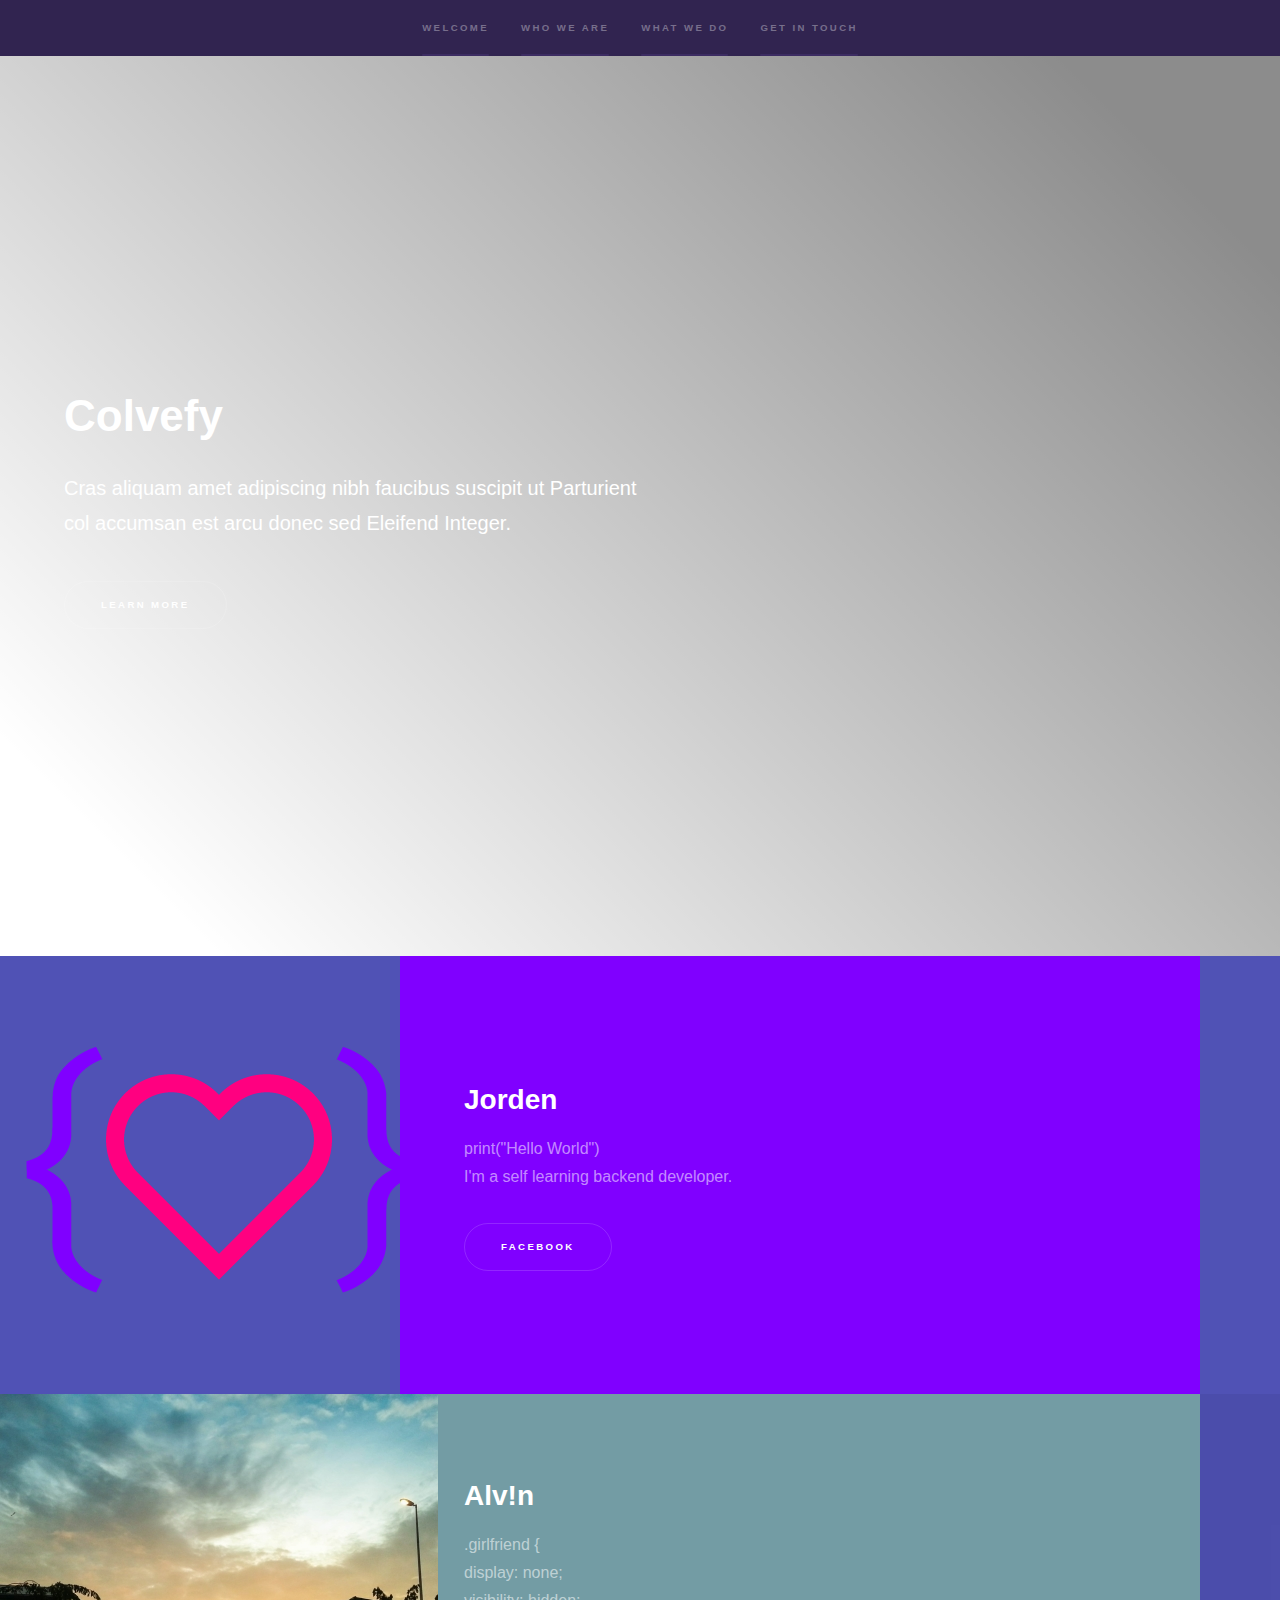
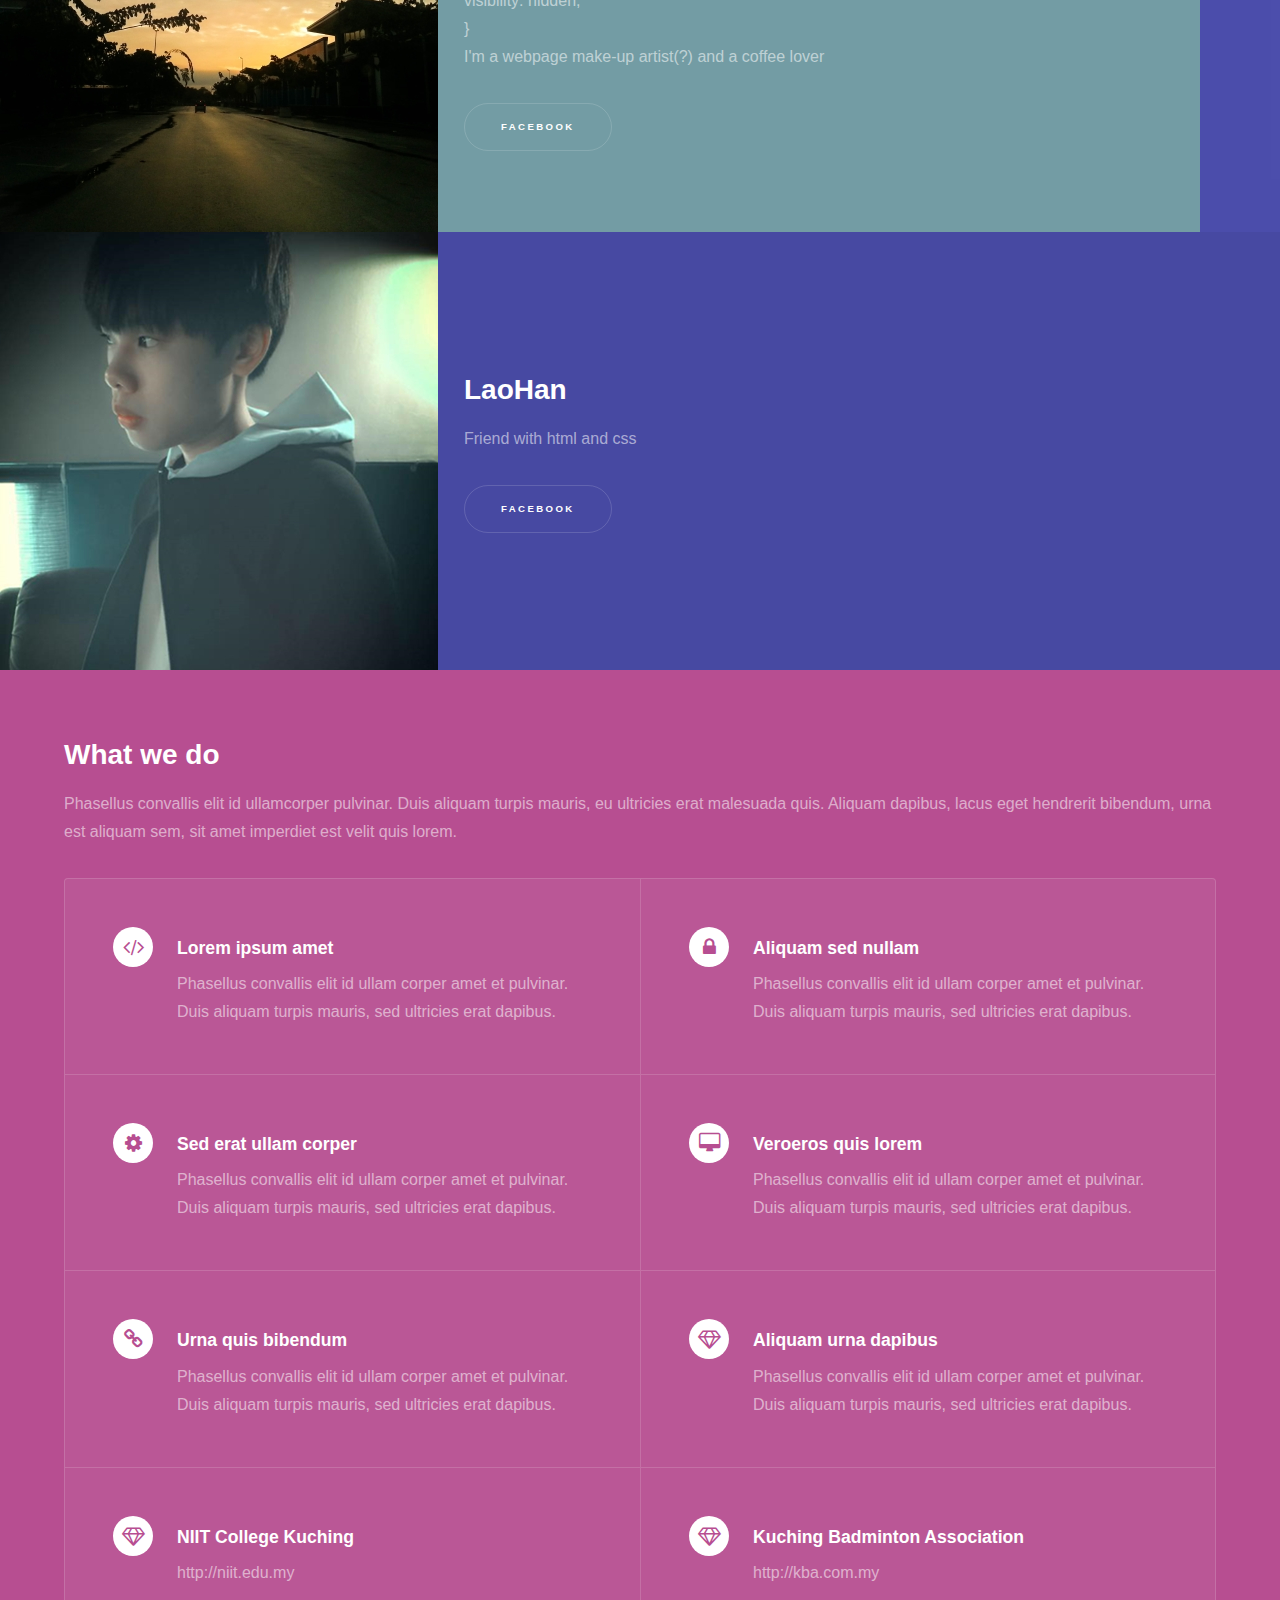
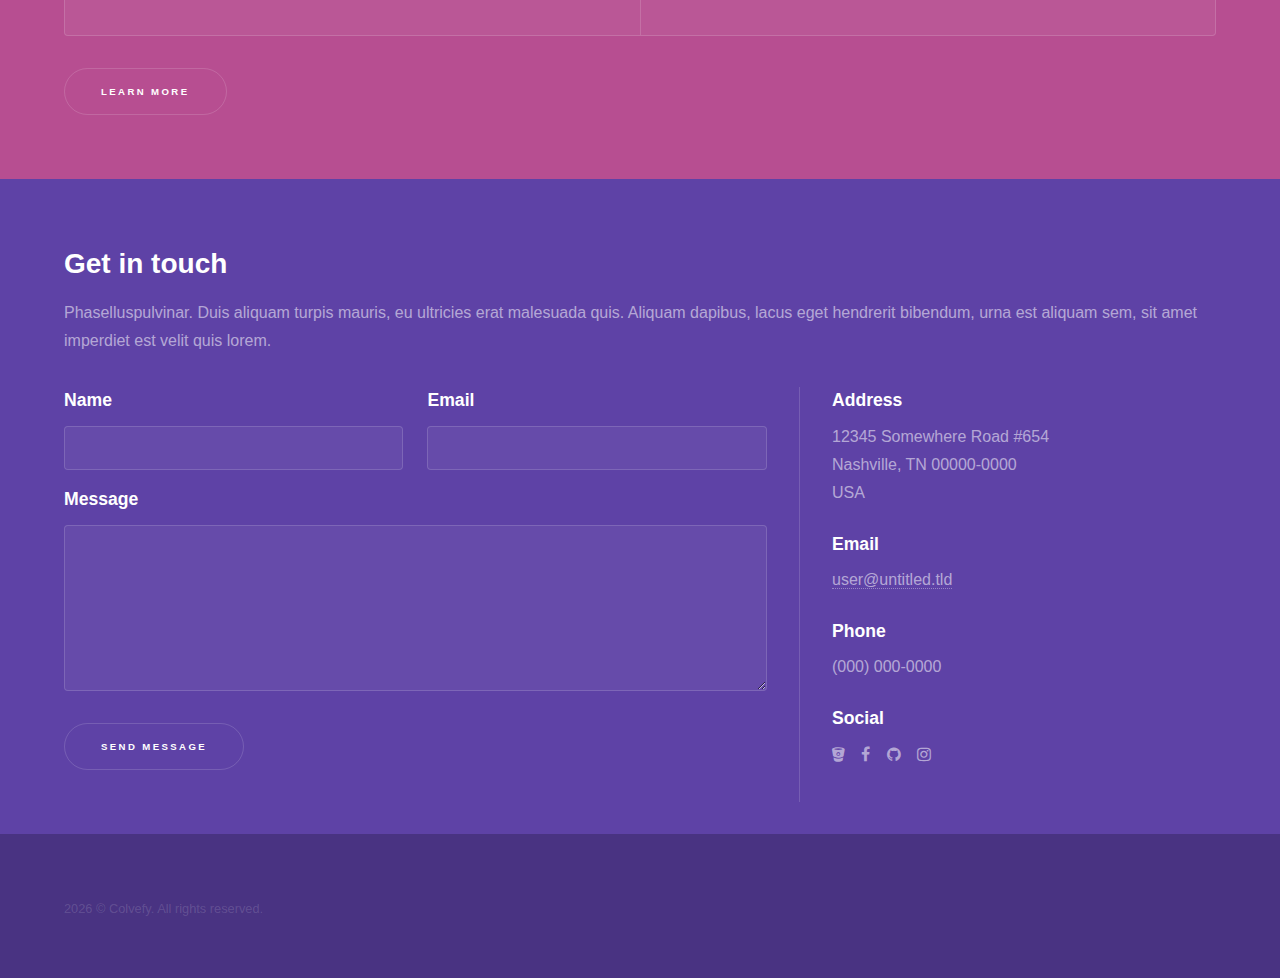
==== index.html @ 1a326c2d "update" ====
<!DOCTYPE HTML>
<html>

<head>
    <title>Colvefy</title>
    <link rel="icon" href="images/colvefy.svg" type="image/ico"/>
    <meta charset="utf-8"/>
    <meta name="viewport" content="width=device-width, initial-scale=1"/>
    <!--[if lte IE 8]>
    <script src="/items/demos_assets/html5shiv.js"></script><![endif]-->
    <link rel="stylesheet" href="css/hyperspace.css"/>
    <link rel="stylesheet" href="css/custom-style.css"/>
    <!--[if lte IE 9]>
    <link rel="stylesheet" href="assets/css/ie9.css"/><![endif]-->
    <!--[if lte IE 8]>
    <link rel="stylesheet" href="assets/css/ie8.css"/><![endif]-->
</head>

<body>
<!-- Sidebar -->
<section id="sidebar">
    <div class="inner">
        <nav>
            <ul>
                <li><a href="#intro">Welcome</a></li>
                <li><a href="#one">Who we are</a></li>
                <li><a href="#two">What we do</a></li>
                <li><a href="#three">Get in touch</a></li>
            </ul>
        </nav>
    </div>
</section>
<!-- Wrapper -->
<div id="wrapper">
    <!-- Intro -->
    <section id="intro" class="wrapper style1 fullscreen fade-up gradient">
        <div class="inner">
            <h1 class="text-color">Colvefy</h1>
            <p class="text-color">Cras aliquam amet adipiscing nibh faucibus suscipit ut Parturient
                <br/> col accumsan est arcu donec sed Eleifend Integer.
            </p>
            <ul class="actions">
                <li><a href="#one" class="button scrolly">Learn more</a></li>
            </ul>
        </div>
    </section>
    <!-- One -->
    <section id="one" class="wrapper style2 spotlights">
        <section>
            <div class="image">
                <img src="images/jorden-images/jorden-profile.png" alt="Jorden" data-position="center center"/>
            </div>
            <div class="content jorden">
                <div class="inner">
                    <h2>Jorden</h2>
                    <p>
                        print("Hello World")
                        <br/>
                        I'm a self learning backend developer.
                    </p>
                    <ul class="actions">
                        <li>
                            <a target="_blank" class="button" href="https://www.facebook.com/jorden.liuchinhao/">
                                Facebook<a href="fb://profile/645274112229721/"></a>
                            </a>
                        </li>
                    </ul>
                </div>
            </div>
        </section>
        <section>
            <div class="image"><img src="images/alvin-images/alvin-profile.jpg" alt="Alv!n" data-position="top center"/>
            </div>
            <div class="content alvin">
                <div class="inner">
                    <h2>Alv!n</h2>
                    <p>.girlfriend { <br/>
                        display: none;<br/>
                        visibility: hidden;<br/>
                        }<br/>
                        I'm a webpage make-up artist(?) and a coffee lover</p>
                    <ul class="actions">
                        <li>
                            <a target="_blank" class="button"
                               href="https://www.facebook.com/profile.php?id=100008276557410">
                                Facebook
                                <a href="fb://profile/1407450486207490/"></a>
                            </a>
                        </li>
                    </ul>
                </div>
            </div>
        </section>
        <section>
            <div class="image"><img src="images/laohan-images/laohan-profile.jpg" alt="LaoHan" data-position="25% 25%"/>
            </div>

            <div class="content">

                <div class="content laohan">

                    <div class="inner">
                        <h2>LaoHan</h2>
                        <p>Friend with html and css</p>
                        <ul class="actions">
                            <li>
                                <a target="_blank" class="button" href="https://www.facebook.com/laohan97/">
                                    Facebook
                                    <a href="fb://profile/887941011235725/"></a>
                                </a>
                            </li>
                        </ul>
                    </div>
                </div>
            </div>
        </section>
    </section>
    <!-- Two -->
    <section id="two" class="wrapper style3 fade-up">
        <div class="inner">
            <h2>What we do</h2>
            <p>Phasellus convallis elit id ullamcorper pulvinar. Duis aliquam turpis mauris, eu ultricies erat malesuada
                quis. Aliquam dapibus, lacus eget hendrerit bibendum, urna est aliquam sem, sit amet imperdiet est velit
                quis lorem.</p>
            <div class="features">
                <section>
                    <span class="icon major fa-code"></span>
                    <h3>Lorem ipsum amet</h3>
                    <p>Phasellus convallis elit id ullam corper amet et pulvinar. Duis aliquam turpis mauris, sed
                        ultricies erat dapibus.</p>
                </section>
                <section>
                    <span class="icon major fa-lock"></span>
                    <h3>Aliquam sed nullam</h3>
                    <p>Phasellus convallis elit id ullam corper amet et pulvinar. Duis aliquam turpis mauris, sed
                        ultricies erat dapibus.</p>
                </section>
                <section>
                    <span class="icon major fa-cog"></span>
                    <h3>Sed erat ullam corper</h3>
                    <p>Phasellus convallis elit id ullam corper amet et pulvinar. Duis aliquam turpis mauris, sed
                        ultricies erat dapibus.</p>
                </section>
                <section>
                    <span class="icon major fa-desktop"></span>
                    <h3>Veroeros quis lorem</h3>
                    <p>Phasellus convallis elit id ullam corper amet et pulvinar. Duis aliquam turpis mauris, sed
                        ultricies erat dapibus.</p>
                </section>
                <section>
                    <span class="icon major fa-chain"></span>
                    <h3>Urna quis bibendum</h3>
                    <p>Phasellus convallis elit id ullam corper amet et pulvinar. Duis aliquam turpis mauris, sed
                        ultricies erat dapibus.</p>
                </section>
                <section>
                    <span class="icon major fa-diamond"></span>
                    <h3>Aliquam urna dapibus</h3>
                    <p>Phasellus convallis elit id ullam corper amet et pulvinar. Duis aliquam turpis mauris, sed
                        ultricies erat dapibus.</p>
                </section>
                <section>
                    <span class="icon major fa-diamond"></span>
                    <h3>NIIT College Kuching</h3>
                    <p>http://niit.edu.my</p>
                </section>
                <section>
                    <span class="icon major fa-diamond"></span>
                    <h3>Kuching Badminton Association</h3>
                    <p>http://kba.com.my</p>
                </section>
            </div>
            <ul class="actions">
                <li><a href="#" class="button">Learn more</a></li>
            </ul>
        </div>
    </section>
    <!-- Three -->
    <section id="three" class="wrapper style1 fade-up">
        <div class="inner">
            <h2>Get in touch</h2>
            <p>Phaselluspulvinar. Duis aliquam turpis mauris, eu ultricies erat malesuada quis. Aliquam dapibus, lacus
                eget hendrerit bibendum, urna est aliquam sem, sit amet imperdiet est velit quis lorem.</p>
            <div class="split style1">
                <section>
                    <form method="post" action="#">
                        <div class="field half first">
                            <label for="name">Name</label>
                            <input type="text" name="name" id="name"/>
                        </div>
                        <div class="field half">
                            <label for="email">Email</label>
                            <input type="text" name="email" id="email"/>
                        </div>
                        <div class="field">
                            <label for="message">Message</label>
                            <textarea name="message" id="message" rows="5"></textarea>
                        </div>
                        <ul class="actions">
                            <li><a href="" class="button submit">Send Message</a></li>
                        </ul>
                    </form>
                </section>
                <section>
                    <ul class="contact">
                        <li>
                            <h3>Address</h3>
                            <span>12345 Somewhere Road #654<br/>
                                    Nashville, TN 00000-0000<br/>
                                    USA
                                </span>
                        </li>
                        <li>
                            <h3>Email</h3>
                            <a href="#">user@untitled.tld</a>
                        </li>
                        <li>
                            <h3>Phone</h3>
                            <span>(000) 000-0000</span>
                        </li>
                        <li>
                            <h3>Social</h3>
                            <ul class="icons">
                                <li><a href="https://bitbucket.org/xyton" class="fa-bitbucket"><span class="label">Twitter</span></a>
                                </li>
                                <li><a href="https://www.facebook.com/Colvefy-1840264996261329"
                                       class="fa-facebook"><span class="label">Facebook</span></a></li>
                                <li><a href="https://github.com/colvefy" class="fa-github"><span
                                        class="label">GitHub</span></a></li>
                                <li><a href="#" class="fa-instagram"><span class="label">Instagram</span></a></li>
                                <!-- <li><a href="#" class="fa-linkedin"><span class="label">LinkedIn</span></a></li> -->
                            </ul>
                        </li>
                    </ul>
                </section>
            </div>
        </div>
    </section>
</div>
<!-- Footer -->
<footer id="footer" class="wrapper style1-alt">
    <div class="inner">
        <ul class="menu">
            <li>
                <script>document.write(new Date().getFullYear())</script> &copy; Colvefy. All rights reserved.
            </li>
        </ul>
    </div>
</footer>
<!-- Scripts -->
<script src="js/jquery.min.js"></script>
<script src="js/jquery.scrollex.min.js"></script>
<script src="js/jquery.scrolly.min.js"></script>
<script src="js/skel.min.js"></script>
<script src="js/util.js"></script>
<!--[if lte IE 8]>
<script src="/items/demos_assets/respond.min.js"></script><![endif]-->
<script src="js/main.js"></script>
</body>

</html>
---- css/hyperspace.css ----
@import url(https://maxcdn.bootstrapcdn.com/font-awesome/4.6.1/css/font-awesome.min.css);

/*
	Hyperspace by Pixelarity
	pixelarity.com | hello@pixelarity.com
	License: pixelarity.com/license
*/

/* Reset */
html,
body,
div,
span,
object,
applet,
iframe,
h1, h2,
h3, h4,
h5, h6, p,
blockquote,
pre, a, abbr,
acronym, address,
big, cite, code, del,
dfn, em, img, ins, kbd, q,
s, samp, small, strike, strong,
sub, sup, tt, var, b, u, i, center,
dl, dt, dd, ol, ul, li, fieldset, form,
label, legend, table, caption, tbody, tfoot,
thead, tr, th, td, article, aside, canvas, details,
embed, figure, figcaption, footer, header, hgroup, menu,
nav, output, ruby, section, summary, time, mark, audio, video {
    margin: 0;
    padding: 0;
    border: 0;
    font-size: 100%;
    font: inherit;
    vertical-align: baseline;
}

article,
aside,
details,
figcaption,
figure,
footer,
header,
hgroup,
menu,
nav,
section {
    display: block;
}

body {
    line-height: 1;
}

ol, ul {
    list-style: none;
}

blockquote, q {
    quotes: none;
}

blockquote:before,
blockquote:after,
q:before,
q:after {
    content: '';
    content: none;
}

table {
    border-collapse: collapse;
    border-spacing: 0;
}

body {
    -webkit-text-size-adjust: none;
}

/* Box Model */

*,
*:before,
*:after {
    -moz-box-sizing: border-box;
    -webkit-box-sizing: border-box;
    box-sizing: border-box;
}

/* Grid */

.row {
    border-bottom: solid 1px transparent;
    -moz-box-sizing: border-box;
    -webkit-box-sizing: border-box;
    box-sizing: border-box;
}

.row > * {
    float: left;
    -moz-box-sizing: border-box;
    -webkit-box-sizing: border-box;
    box-sizing: border-box;
}

.row:after, .row:before {
    content: '';
    display: block;
    clear: both;
    height: 0;
}

.row.uniform > * > :first-child {
    margin-top: 0;
}

.row.uniform > * > :last-child {
    margin-bottom: 0;
}

.row.\30 \25 > * {
    padding: 0 0 0 0em;
}

.row.\30 \25 {
    margin: 0 0 -1px 0em;
}

.row.uniform.\30 \25 > * {
    padding: 0em 0 0 0em;
}

.row.uniform.\30 \25 {
    margin: 0em 0 -1px 0em;
}

.row > * {
    padding: 0 0 0 1.5em;
}

.row {
    margin: 0 0 -1px -1.5em;
}

.row.uniform > * {
    padding: 1.5em 0 0 1.5em;
}

.row.uniform {
    margin: -1.5em 0 -1px -1.5em;
}

.row.\32

00
\25 > * {
    padding: 0 0 0 3em;
}

.row.\32

00
\25 {
    margin: 0 0 -1px -3em;
}

.row.uniform.\32

00
\25 > * {
    padding: 3em 0 0 3em;
}

.row.uniform.\32

00
\25 {
    margin: -3em 0 -1px -3em;
}

.row.\31

50
\25 > * {
    padding: 0 0 0 2.25em;
}

.row.\31

50
\25 {
    margin: 0 0 -1px -2.25em;
}

.row.uniform.\31

50
\25 > * {
    padding: 2.25em 0 0 2.25em;
}

.row.uniform.\31

50
\25 {
    margin: -2.25em 0 -1px -2.25em;
}

.row.\35

0
\25 > * {
    padding: 0 0 0 0.75em;
}

.row.\35

0
\25 {
    margin: 0 0 -1px -0.75em;
}

.row.uniform.\35

0
\25 > * {
    padding: 0.75em 0 0 0.75em;
}

.row.uniform.\35

0
\25 {
    margin: -0.75em 0 -1px -0.75em;
}

.row.\32

5
\25 > * {
    padding: 0 0 0 0.375em;
}

.row.\32

5
\25 {
    margin: 0 0 -1px -0.375em;
}

.row.uniform.\32

5
\25 > * {
    padding: 0.375em 0 0 0.375em;
}

.row.uniform.\32

5
\25 {
    margin: -0.375em 0 -1px -0.375em;
}

.\31

2
u, .\31

2
u\24 {
    width: 100%;
    clear: none;
    margin-left: 0;
}

.\31

1
u, .\31

1
u\24 {
    width: 91.6666666667%;
    clear: none;
    margin-left: 0;
}

.\31

0
u, .\31

0
u\24 {
    width: 83.3333333333%;
    clear: none;
    margin-left: 0;
}

.\39 u, .\39 u\24 {
    width: 75%;
    clear: none;
    margin-left: 0;
}

.\38 u, .\38 u\24 {
    width: 66.6666666667%;
    clear: none;
    margin-left: 0;
}

.\37 u, .\37 u\24 {
    width: 58.3333333333%;
    clear: none;
    margin-left: 0;
}

.\36 u, .\36 u\24 {
    width: 50%;
    clear: none;
    margin-left: 0;
}

.\35 u, .\35 u\24 {
    width: 41.6666666667%;
    clear: none;
    margin-left: 0;
}

.\34 u, .\34 u\24 {
    width: 33.3333333333%;
    clear: none;
    margin-left: 0;
}

.\33 u, .\33 u\24 {
    width: 25%;
    clear: none;
    margin-left: 0;
}

.\32 u, .\32 u\24 {
    width: 16.6666666667%;
    clear: none;
    margin-left: 0;
}

.\31 u, .\31 u\24 {
    width: 8.3333333333%;
    clear: none;
    margin-left: 0;
}

.\31

2
u\24 + *,
.\31

1
u\24 + *,
.\31

0
u\24 + *,
.\39 u\24 + *,
.\38 u\24 + *,
.\37 u\24 + *,
.\36 u\24 + *,
.\35 u\24 + *,
.\34 u\24 + *,
.\33 u\24 + *,
.\32 u\24 + *,
.\31 u\24 + * {
    clear: left;
}

.\-11u {
    margin-left: 91.66667%;
}

.\-10u {
    margin-left: 83.33333%;
}

.\-9u {
    margin-left: 75%;
}

.\-8u {
    margin-left: 66.66667%;
}

.\-7u {
    margin-left: 58.33333%;
}

.\-6u {
    margin-left: 50%;
}

.\-5u {
    margin-left: 41.66667%;
}

.\-4u {
    margin-left: 33.33333%;
}

.\-3u {
    margin-left: 25%;
}

.\-2u {
    margin-left: 16.66667%;
}

.\-1u {
    margin-left: 8.33333%;
}

@media screen and (max-width: 1680px) {

    .row > * {
        padding: 0 0 0 1.5em;
    }

    .row {
        margin: 0 0 -1px -1.5em;
    }

    .row.uniform > * {
        padding: 1.5em 0 0 1.5em;
    }

    .row.uniform {
        margin: -1.5em 0 -1px -1.5em;
    }

    .row.\32

00\25 > * {
      padding: 0 0 0 3em;
  }

    .row.\32

00\25 {
      margin: 0 0 -1px -3em;
  }

    .row.uniform.\32

00\25 > * {
      padding: 3em 0 0 3em;
  }

    .row.uniform.\32

00\25 {
      margin: -3em 0 -1px -3em;
  }

    .row.\31

50\25 > * {
      padding: 0 0 0 2.25em;
  }

    .row.\31

50\25 {
      margin: 0 0 -1px -2.25em;
  }

    .row.uniform.\31

50\25 > * {
      padding: 2.25em 0 0 2.25em;
  }

    .row.uniform.\31

50\25 {
      margin: -2.25em 0 -1px -2.25em;
  }

    .row.\35

0\25 > * {
     padding: 0 0 0 0.75em;
 }

    .row.\35

0\25 {
     margin: 0 0 -1px -0.75em;
 }

    .row.uniform.\35

0\25 > * {
     padding: 0.75em 0 0 0.75em;
 }

    .row.uniform.\35

0\25 {
     margin: -0.75em 0 -1px -0.75em;
 }

    .row.\32

5\25 > * {
     padding: 0 0 0 0.375em;
 }

    .row.\32

5\25 {
     margin: 0 0 -1px -0.375em;
 }

    .row.uniform.\32

5\25 > * {
     padding: 0.375em 0 0 0.375em;
 }

    .row.uniform.\32

5\25 {
     margin: -0.375em 0 -1px -0.375em;
 }

    .\31

2u\28xlarge\29, .\31

2u\24\28xlarge\29 {
     width: 100%;
     clear: none;
     margin-left: 0;
 }

    .\31

1u\28xlarge\29, .\31

1u\24\28xlarge\29 {
     width: 91.6666666667%;
     clear: none;
     margin-left: 0;
 }

    .\31

0u\28xlarge\29, .\31

0u\24\28xlarge\29 {
     width: 83.3333333333%;
     clear: none;
     margin-left: 0;
 }

    .\39 u\28xlarge\29, .\39 u\24\28xlarge\29 {
        width: 75%;
        clear: none;
        margin-left: 0;
    }

    .\38 u\28xlarge\29, .\38 u\24\28xlarge\29 {
        width: 66.6666666667%;
        clear: none;
        margin-left: 0;
    }

    .\37 u\28xlarge\29, .\37 u\24\28xlarge\29 {
        width: 58.3333333333%;
        clear: none;
        margin-left: 0;
    }

    .\36 u\28xlarge\29, .\36 u\24\28xlarge\29 {
        width: 50%;
        clear: none;
        margin-left: 0;
    }

    .\35 u\28xlarge\29, .\35 u\24\28xlarge\29 {
        width: 41.6666666667%;
        clear: none;
        margin-left: 0;
    }

    .\34 u\28xlarge\29, .\34 u\24\28xlarge\29 {
        width: 33.3333333333%;
        clear: none;
        margin-left: 0;
    }

    .\33 u\28xlarge\29, .\33 u\24\28xlarge\29 {
        width: 25%;
        clear: none;
        margin-left: 0;
    }

    .\32 u\28xlarge\29, .\32 u\24\28xlarge\29 {
        width: 16.6666666667%;
        clear: none;
        margin-left: 0;
    }

    .\31 u\28xlarge\29, .\31 u\24\28xlarge\29 {
        width: 8.3333333333%;
        clear: none;
        margin-left: 0;
    }

    .\31

2u\24\28xlarge\29 + *,
 .\31

1u\24\28xlarge\29 + *,
 .\31

0u\24\28xlarge\29 + *,
 .\39 u\24\28xlarge\29 + *,
 .\38 u\24\28xlarge\29 + *,
 .\37 u\24\28xlarge\29 + *,
 .\36 u\24\28xlarge\29 + *,
 .\35 u\24\28xlarge\29 + *,
 .\34 u\24\28xlarge\29 + *,
 .\33 u\24\28xlarge\29 + *,
 .\32 u\24\28xlarge\29 + *,
 .\31 u\24\28xlarge\29 + * {
     clear: left;
 }

    .\-11u\28xlarge\29 {
        margin-left: 91.66667%;
    }

    .\-10u\28xlarge\29 {
        margin-left: 83.33333%;
    }

    .\-9u\28xlarge\29 {
        margin-left: 75%;
    }

    .\-8u\28xlarge\29 {
        margin-left: 66.66667%;
    }

    .\-7u\28xlarge\29 {
        margin-left: 58.33333%;
    }

    .\-6u\28xlarge\29 {
        margin-left: 50%;
    }

    .\-5u\28xlarge\29 {
        margin-left: 41.66667%;
    }

    .\-4u\28xlarge\29 {
        margin-left: 33.33333%;
    }

    .\-3u\28xlarge\29 {
        margin-left: 25%;
    }

    .\-2u\28xlarge\29 {
        margin-left: 16.66667%;
    }

    .\-1u\28xlarge\29 {
        margin-left: 8.33333%;
    }

}

@media screen and (max-width: 1280px) {

    .row > * {
        padding: 0 0 0 1.5em;
    }

    .row {
        margin: 0 0 -1px -1.5em;
    }

    .row.uniform > * {
        padding: 1.5em 0 0 1.5em;
    }

    .row.uniform {
        margin: -1.5em 0 -1px -1.5em;
    }

    .row.\32

00\25 > * {
      padding: 0 0 0 3em;
  }

    .row.\32

00\25 {
      margin: 0 0 -1px -3em;
  }

    .row.uniform.\32

00\25 > * {
      padding: 3em 0 0 3em;
  }

    .row.uniform.\32

00\25 {
      margin: -3em 0 -1px -3em;
  }

    .row.\31

50\25 > * {
      padding: 0 0 0 2.25em;
  }

    .row.\31

50\25 {
      margin: 0 0 -1px -2.25em;
  }

    .row.uniform.\31

50\25 > * {
      padding: 2.25em 0 0 2.25em;
  }

    .row.uniform.\31

50\25 {
      margin: -2.25em 0 -1px -2.25em;
  }

    .row.\35

0\25 > * {
     padding: 0 0 0 0.75em;
 }

    .row.\35

0\25 {
     margin: 0 0 -1px -0.75em;
 }

    .row.uniform.\35

0\25 > * {
     padding: 0.75em 0 0 0.75em;
 }

    .row.uniform.\35

0\25 {
     margin: -0.75em 0 -1px -0.75em;
 }

    .row.\32

5\25 > * {
     padding: 0 0 0 0.375em;
 }

    .row.\32

5\25 {
     margin: 0 0 -1px -0.375em;
 }

    .row.uniform.\32

5\25 > * {
     padding: 0.375em 0 0 0.375em;
 }

    .row.uniform.\32

5\25 {
     margin: -0.375em 0 -1px -0.375em;
 }

    .\31

2u\28large\29, .\31

2u\24\28large\29 {
     width: 100%;
     clear: none;
     margin-left: 0;
 }

    .\31

1u\28large\29, .\31

1u\24\28large\29 {
     width: 91.6666666667%;
     clear: none;
     margin-left: 0;
 }

    .\31

0u\28large\29, .\31

0u\24\28large\29 {
     width: 83.3333333333%;
     clear: none;
     margin-left: 0;
 }

    .\39 u\28large\29, .\39 u\24\28large\29 {
        width: 75%;
        clear: none;
        margin-left: 0;
    }

    .\38 u\28large\29, .\38 u\24\28large\29 {
        width: 66.6666666667%;
        clear: none;
        margin-left: 0;
    }

    .\37 u\28large\29, .\37 u\24\28large\29 {
        width: 58.3333333333%;
        clear: none;
        margin-left: 0;
    }

    .\36 u\28large\29, .\36 u\24\28large\29 {
        width: 50%;
        clear: none;
        margin-left: 0;
    }

    .\35 u\28large\29, .\35 u\24\28large\29 {
        width: 41.6666666667%;
        clear: none;
        margin-left: 0;
    }

    .\34 u\28large\29, .\34 u\24\28large\29 {
        width: 33.3333333333%;
        clear: none;
        margin-left: 0;
    }

    .\33 u\28large\29, .\33 u\24\28large\29 {
        width: 25%;
        clear: none;
        margin-left: 0;
    }

    .\32 u\28large\29, .\32 u\24\28large\29 {
        width: 16.6666666667%;
        clear: none;
        margin-left: 0;
    }

    .\31 u\28large\29, .\31 u\24\28large\29 {
        width: 8.3333333333%;
        clear: none;
        margin-left: 0;
    }

    .\31

2u\24\28large\29 + *,
 .\31

1u\24\28large\29 + *,
 .\31

0u\24\28large\29 + *,
 .\39 u\24\28large\29 + *,
 .\38 u\24\28large\29 + *,
 .\37 u\24\28large\29 + *,
 .\36 u\24\28large\29 + *,
 .\35 u\24\28large\29 + *,
 .\34 u\24\28large\29 + *,
 .\33 u\24\28large\29 + *,
 .\32 u\24\28large\29 + *,
 .\31 u\24\28large\29 + * {
     clear: left;
 }

    .\-11u\28large\29 {
        margin-left: 91.66667%;
    }

    .\-10u\28large\29 {
        margin-left: 83.33333%;
    }

    .\-9u\28large\29 {
        margin-left: 75%;
    }

    .\-8u\28large\29 {
        margin-left: 66.66667%;
    }

    .\-7u\28large\29 {
        margin-left: 58.33333%;
    }

    .\-6u\28large\29 {
        margin-left: 50%;
    }

    .\-5u\28large\29 {
        margin-left: 41.66667%;
    }

    .\-4u\28large\29 {
        margin-left: 33.33333%;
    }

    .\-3u\28large\29 {
        margin-left: 25%;
    }

    .\-2u\28large\29 {
        margin-left: 16.66667%;
    }

    .\-1u\28large\29 {
        margin-left: 8.33333%;
    }

}

@media screen and (max-width: 980px) {

    .row > * {
        padding: 0 0 0 1.5em;
    }

    .row {
        margin: 0 0 -1px -1.5em;
    }

    .row.uniform > * {
        padding: 1.5em 0 0 1.5em;
    }

    .row.uniform {
        margin: -1.5em 0 -1px -1.5em;
    }

    .row.\32

00\25 > * {
      padding: 0 0 0 3em;
  }

    .row.\32

00\25 {
      margin: 0 0 -1px -3em;
  }

    .row.uniform.\32

00\25 > * {
      padding: 3em 0 0 3em;
  }

    .row.uniform.\32

00\25 {
      margin: -3em 0 -1px -3em;
  }

    .row.\31

50\25 > * {
      padding: 0 0 0 2.25em;
  }

    .row.\31

50\25 {
      margin: 0 0 -1px -2.25em;
  }

    .row.uniform.\31

50\25 > * {
      padding: 2.25em 0 0 2.25em;
  }

    .row.uniform.\31

50\25 {
      margin: -2.25em 0 -1px -2.25em;
  }

    .row.\35

0\25 > * {
     padding: 0 0 0 0.75em;
 }

    .row.\35

0\25 {
     margin: 0 0 -1px -0.75em;
 }

    .row.uniform.\35

0\25 > * {
     padding: 0.75em 0 0 0.75em;
 }

    .row.uniform.\35

0\25 {
     margin: -0.75em 0 -1px -0.75em;
 }

    .row.\32

5\25 > * {
     padding: 0 0 0 0.375em;
 }

    .row.\32

5\25 {
     margin: 0 0 -1px -0.375em;
 }

    .row.uniform.\32

5\25 > * {
     padding: 0.375em 0 0 0.375em;
 }

    .row.uniform.\32

5\25 {
     margin: -0.375em 0 -1px -0.375em;
 }

    .\31

2u\28medium\29, .\31

2u\24\28medium\29 {
     width: 100%;
     clear: none;
     margin-left: 0;
 }

    .\31

1u\28medium\29, .\31

1u\24\28medium\29 {
     width: 91.6666666667%;
     clear: none;
     margin-left: 0;
 }

    .\31

0u\28medium\29, .\31

0u\24\28medium\29 {
     width: 83.3333333333%;
     clear: none;
     margin-left: 0;
 }

    .\39 u\28medium\29, .\39 u\24\28medium\29 {
        width: 75%;
        clear: none;
        margin-left: 0;
    }

    .\38 u\28medium\29, .\38 u\24\28medium\29 {
        width: 66.6666666667%;
        clear: none;
        margin-left: 0;
    }

    .\37 u\28medium\29, .\37 u\24\28medium\29 {
        width: 58.3333333333%;
        clear: none;
        margin-left: 0;
    }

    .\36 u\28medium\29, .\36 u\24\28medium\29 {
        width: 50%;
        clear: none;
        margin-left: 0;
    }

    .\35 u\28medium\29, .\35 u\24\28medium\29 {
        width: 41.6666666667%;
        clear: none;
        margin-left: 0;
    }

    .\34 u\28medium\29, .\34 u\24\28medium\29 {
        width: 33.3333333333%;
        clear: none;
        margin-left: 0;
    }

    .\33 u\28medium\29, .\33 u\24\28medium\29 {
        width: 25%;
        clear: none;
        margin-left: 0;
    }

    .\32 u\28medium\29, .\32 u\24\28medium\29 {
        width: 16.6666666667%;
        clear: none;
        margin-left: 0;
    }

    .\31 u\28medium\29, .\31 u\24\28medium\29 {
        width: 8.3333333333%;
        clear: none;
        margin-left: 0;
    }

    .\31

2u\24\28medium\29 + *,
 .\31

1u\24\28medium\29 + *,
 .\31

0u\24\28medium\29 + *,
 .\39 u\24\28medium\29 + *,
 .\38 u\24\28medium\29 + *,
 .\37 u\24\28medium\29 + *,
 .\36 u\24\28medium\29 + *,
 .\35 u\24\28medium\29 + *,
 .\34 u\24\28medium\29 + *,
 .\33 u\24\28medium\29 + *,
 .\32 u\24\28medium\29 + *,
 .\31 u\24\28medium\29 + * {
     clear: left;
 }

    .\-11u\28medium\29 {
        margin-left: 91.66667%;
    }

    .\-10u\28medium\29 {
        margin-left: 83.33333%;
    }

    .\-9u\28medium\29 {
        margin-left: 75%;
    }

    .\-8u\28medium\29 {
        margin-left: 66.66667%;
    }

    .\-7u\28medium\29 {
        margin-left: 58.33333%;
    }

    .\-6u\28medium\29 {
        margin-left: 50%;
    }

    .\-5u\28medium\29 {
        margin-left: 41.66667%;
    }

    .\-4u\28medium\29 {
        margin-left: 33.33333%;
    }

    .\-3u\28medium\29 {
        margin-left: 25%;
    }

    .\-2u\28medium\29 {
        margin-left: 16.66667%;
    }

    .\-1u\28medium\29 {
        margin-left: 8.33333%;
    }

}

@media screen and (max-width: 736px) {

    .row > * {
        padding: 0 0 0 1.5em;
    }

    .row {
        margin: 0 0 -1px -1.5em;
    }

    .row.uniform > * {
        padding: 1.5em 0 0 1.5em;
    }

    .row.uniform {
        margin: -1.5em 0 -1px -1.5em;
    }

    .row.\32

00\25 > * {
      padding: 0 0 0 3em;
  }

    .row.\32

00\25 {
      margin: 0 0 -1px -3em;
  }

    .row.uniform.\32

00\25 > * {
      padding: 3em 0 0 3em;
  }

    .row.uniform.\32

00\25 {
      margin: -3em 0 -1px -3em;
  }

    .row.\31

50\25 > * {
      padding: 0 0 0 2.25em;
  }

    .row.\31

50\25 {
      margin: 0 0 -1px -2.25em;
  }

    .row.uniform.\31

50\25 > * {
      padding: 2.25em 0 0 2.25em;
  }

    .row.uniform.\31

50\25 {
      margin: -2.25em 0 -1px -2.25em;
  }

    .row.\35

0\25 > * {
     padding: 0 0 0 0.75em;
 }

    .row.\35

0\25 {
     margin: 0 0 -1px -0.75em;
 }

    .row.uniform.\35

0\25 > * {
     padding: 0.75em 0 0 0.75em;
 }

    .row.uniform.\35

0\25 {
     margin: -0.75em 0 -1px -0.75em;
 }

    .row.\32

5\25 > * {
     padding: 0 0 0 0.375em;
 }

    .row.\32

5\25 {
     margin: 0 0 -1px -0.375em;
 }

    .row.uniform.\32

5\25 > * {
     padding: 0.375em 0 0 0.375em;
 }

    .row.uniform.\32

5\25 {
     margin: -0.375em 0 -1px -0.375em;
 }

    .\31

2u\28small\29, .\31

2u\24\28small\29 {
     width: 100%;
     clear: none;
     margin-left: 0;
 }

    .\31

1u\28small\29, .\31

1u\24\28small\29 {
     width: 91.6666666667%;
     clear: none;
     margin-left: 0;
 }

    .\31

0u\28small\29, .\31

0u\24\28small\29 {
     width: 83.3333333333%;
     clear: none;
     margin-left: 0;
 }

    .\39 u\28small\29, .\39 u\24\28small\29 {
        width: 75%;
        clear: none;
        margin-left: 0;
    }

    .\38 u\28small\29, .\38 u\24\28small\29 {
        width: 66.6666666667%;
        clear: none;
        margin-left: 0;
    }

    .\37 u\28small\29, .\37 u\24\28small\29 {
        width: 58.3333333333%;
        clear: none;
        margin-left: 0;
    }

    .\36 u\28small\29, .\36 u\24\28small\29 {
        width: 50%;
        clear: none;
        margin-left: 0;
    }

    .\35 u\28small\29, .\35 u\24\28small\29 {
        width: 41.6666666667%;
        clear: none;
        margin-left: 0;
    }

    .\34 u\28small\29, .\34 u\24\28small\29 {
        width: 33.3333333333%;
        clear: none;
        margin-left: 0;
    }

    .\33 u\28small\29, .\33 u\24\28small\29 {
        width: 25%;
        clear: none;
        margin-left: 0;
    }

    .\32 u\28small\29, .\32 u\24\28small\29 {
        width: 16.6666666667%;
        clear: none;
        margin-left: 0;
    }

    .\31 u\28small\29, .\31 u\24\28small\29 {
        width: 8.3333333333%;
        clear: none;
        margin-left: 0;
    }

    .\31

2u\24\28small\29 + *,
 .\31

1u\24\28small\29 + *,
 .\31

0u\24\28small\29 + *,
 .\39 u\24\28small\29 + *,
 .\38 u\24\28small\29 + *,
 .\37 u\24\28small\29 + *,
 .\36 u\24\28small\29 + *,
 .\35 u\24\28small\29 + *,
 .\34 u\24\28small\29 + *,
 .\33 u\24\28small\29 + *,
 .\32 u\24\28small\29 + *,
 .\31 u\24\28small\29 + * {
     clear: left;
 }

    .\-11u\28small\29 {
        margin-left: 91.66667%;
    }

    .\-10u\28small\29 {
        margin-left: 83.33333%;
    }

    .\-9u\28small\29 {
        margin-left: 75%;
    }

    .\-8u\28small\29 {
        margin-left: 66.66667%;
    }

    .\-7u\28small\29 {
        margin-left: 58.33333%;
    }

    .\-6u\28small\29 {
        margin-left: 50%;
    }

    .\-5u\28small\29 {
        margin-left: 41.66667%;
    }

    .\-4u\28small\29 {
        margin-left: 33.33333%;
    }

    .\-3u\28small\29 {
        margin-left: 25%;
    }

    .\-2u\28small\29 {
        margin-left: 16.66667%;
    }

    .\-1u\28small\29 {
        margin-left: 8.33333%;
    }

}

@media screen and (max-width: 480px) {

    .row > * {
        padding: 0 0 0 1.5em;
    }

    .row {
        margin: 0 0 -1px -1.5em;
    }

    .row.uniform > * {
        padding: 1.5em 0 0 1.5em;
    }

    .row.uniform {
        margin: -1.5em 0 -1px -1.5em;
    }

    .row.\32

00\25 > * {
      padding: 0 0 0 3em;
  }

    .row.\32

00\25 {
      margin: 0 0 -1px -3em;
  }

    .row.uniform.\32

00\25 > * {
      padding: 3em 0 0 3em;
  }

    .row.uniform.\32

00\25 {
      margin: -3em 0 -1px -3em;
  }

    .row.\31

50\25 > * {
      padding: 0 0 0 2.25em;
  }

    .row.\31

50\25 {
      margin: 0 0 -1px -2.25em;
  }

    .row.uniform.\31

50\25 > * {
      padding: 2.25em 0 0 2.25em;
  }

    .row.uniform.\31

50\25 {
      margin: -2.25em 0 -1px -2.25em;
  }

    .row.\35

0\25 > * {
     padding: 0 0 0 0.75em;
 }

    .row.\35

0\25 {
     margin: 0 0 -1px -0.75em;
 }

    .row.uniform.\35

0\25 > * {
     padding: 0.75em 0 0 0.75em;
 }

    .row.uniform.\35

0\25 {
     margin: -0.75em 0 -1px -0.75em;
 }

    .row.\32

5\25 > * {
     padding: 0 0 0 0.375em;
 }

    .row.\32

5\25 {
     margin: 0 0 -1px -0.375em;
 }

    .row.uniform.\32

5\25 > * {
     padding: 0.375em 0 0 0.375em;
 }

    .row.uniform.\32

5\25 {
     margin: -0.375em 0 -1px -0.375em;
 }

    .\31

2u\28xsmall\29, .\31

2u\24\28xsmall\29 {
     width: 100%;
     clear: none;
     margin-left: 0;
 }

    .\31

1u\28xsmall\29, .\31

1u\24\28xsmall\29 {
     width: 91.6666666667%;
     clear: none;
     margin-left: 0;
 }

    .\31

0u\28xsmall\29, .\31

0u\24\28xsmall\29 {
     width: 83.3333333333%;
     clear: none;
     margin-left: 0;
 }

    .\39 u\28xsmall\29, .\39 u\24\28xsmall\29 {
        width: 75%;
        clear: none;
        margin-left: 0;
    }

    .\38 u\28xsmall\29, .\38 u\24\28xsmall\29 {
        width: 66.6666666667%;
        clear: none;
        margin-left: 0;
    }

    .\37 u\28xsmall\29, .\37 u\24\28xsmall\29 {
        width: 58.3333333333%;
        clear: none;
        margin-left: 0;
    }

    .\36 u\28xsmall\29, .\36 u\24\28xsmall\29 {
        width: 50%;
        clear: none;
        margin-left: 0;
    }

    .\35 u\28xsmall\29, .\35 u\24\28xsmall\29 {
        width: 41.6666666667%;
        clear: none;
        margin-left: 0;
    }

    .\34 u\28xsmall\29, .\34 u\24\28xsmall\29 {
        width: 33.3333333333%;
        clear: none;
        margin-left: 0;
    }

    .\33 u\28xsmall\29, .\33 u\24\28xsmall\29 {
        width: 25%;
        clear: none;
        margin-left: 0;
    }

    .\32 u\28xsmall\29, .\32 u\24\28xsmall\29 {
        width: 16.6666666667%;
        clear: none;
        margin-left: 0;
    }

    .\31 u\28xsmall\29, .\31 u\24\28xsmall\29 {
        width: 8.3333333333%;
        clear: none;
        margin-left: 0;
    }

    .\31

2u\24\28xsmall\29 + *,
 .\31

1u\24\28xsmall\29 + *,
 .\31

0u\24\28xsmall\29 + *,
 .\39 u\24\28xsmall\29 + *,
 .\38 u\24\28xsmall\29 + *,
 .\37 u\24\28xsmall\29 + *,
 .\36 u\24\28xsmall\29 + *,
 .\35 u\24\28xsmall\29 + *,
 .\34 u\24\28xsmall\29 + *,
 .\33 u\24\28xsmall\29 + *,
 .\32 u\24\28xsmall\29 + *,
 .\31 u\24\28xsmall\29 + * {
     clear: left;
 }

    .\-11u\28xsmall\29 {
        margin-left: 91.66667%;
    }

    .\-10u\28xsmall\29 {
        margin-left: 83.33333%;
    }

    .\-9u\28xsmall\29 {
        margin-left: 75%;
    }

    .\-8u\28xsmall\29 {
        margin-left: 66.66667%;
    }

    .\-7u\28xsmall\29 {
        margin-left: 58.33333%;
    }

    .\-6u\28xsmall\29 {
        margin-left: 50%;
    }

    .\-5u\28xsmall\29 {
        margin-left: 41.66667%;
    }

    .\-4u\28xsmall\29 {
        margin-left: 33.33333%;
    }

    .\-3u\28xsmall\29 {
        margin-left: 25%;
    }

    .\-2u\28xsmall\29 {
        margin-left: 16.66667%;
    }

    .\-1u\28xsmall\29 {
        margin-left: 8.33333%;
    }

}

@media screen and (max-width: 360px) {

    .row > * {
        padding: 0 0 0 1.5em;
    }

    .row {
        margin: 0 0 -1px -1.5em;
    }

    .row.uniform > * {
        padding: 1.5em 0 0 1.5em;
    }

    .row.uniform {
        margin: -1.5em 0 -1px -1.5em;
    }

    .row.\32

00\25 > * {
      padding: 0 0 0 3em;
  }

    .row.\32

00\25 {
      margin: 0 0 -1px -3em;
  }

    .row.uniform.\32

00\25 > * {
      padding: 3em 0 0 3em;
  }

    .row.uniform.\32

00\25 {
      margin: -3em 0 -1px -3em;
  }

    .row.\31

50\25 > * {
      padding: 0 0 0 2.25em;
  }

    .row.\31

50\25 {
      margin: 0 0 -1px -2.25em;
  }

    .row.uniform.\31

50\25 > * {
      padding: 2.25em 0 0 2.25em;
  }

    .row.uniform.\31

50\25 {
      margin: -2.25em 0 -1px -2.25em;
  }

    .row.\35

0\25 > * {
     padding: 0 0 0 0.75em;
 }

    .row.\35

0\25 {
     margin: 0 0 -1px -0.75em;
 }

    .row.uniform.\35

0\25 > * {
     padding: 0.75em 0 0 0.75em;
 }

    .row.uniform.\35

0\25 {
     margin: -0.75em 0 -1px -0.75em;
 }

    .row.\32

5\25 > * {
     padding: 0 0 0 0.375em;
 }

    .row.\32

5\25 {
     margin: 0 0 -1px -0.375em;
 }

    .row.uniform.\32

5\25 > * {
     padding: 0.375em 0 0 0.375em;
 }

    .row.uniform.\32

5\25 {
     margin: -0.375em 0 -1px -0.375em;
 }

    .\31

2u\28xxsmall\29, .\31

2u\24\28xxsmall\29 {
     width: 100%;
     clear: none;
     margin-left: 0;
 }

    .\31

1u\28xxsmall\29, .\31

1u\24\28xxsmall\29 {
     width: 91.6666666667%;
     clear: none;
     margin-left: 0;
 }

    .\31

0u\28xxsmall\29, .\31

0u\24\28xxsmall\29 {
     width: 83.3333333333%;
     clear: none;
     margin-left: 0;
 }

    .\39 u\28xxsmall\29, .\39 u\24\28xxsmall\29 {
        width: 75%;
        clear: none;
        margin-left: 0;
    }

    .\38 u\28xxsmall\29, .\38 u\24\28xxsmall\29 {
        width: 66.6666666667%;
        clear: none;
        margin-left: 0;
    }

    .\37 u\28xxsmall\29, .\37 u\24\28xxsmall\29 {
        width: 58.3333333333%;
        clear: none;
        margin-left: 0;
    }

    .\36 u\28xxsmall\29, .\36 u\24\28xxsmall\29 {
        width: 50%;
        clear: none;
        margin-left: 0;
    }

    .\35 u\28xxsmall\29, .\35 u\24\28xxsmall\29 {
        width: 41.6666666667%;
        clear: none;
        margin-left: 0;
    }

    .\34 u\28xxsmall\29, .\34 u\24\28xxsmall\29 {
        width: 33.3333333333%;
        clear: none;
        margin-left: 0;
    }

    .\33 u\28xxsmall\29, .\33 u\24\28xxsmall\29 {
        width: 25%;
        clear: none;
        margin-left: 0;
    }

    .\32 u\28xxsmall\29, .\32 u\24\28xxsmall\29 {
        width: 16.6666666667%;
        clear: none;
        margin-left: 0;
    }

    .\31 u\28xxsmall\29, .\31 u\24\28xxsmall\29 {
        width: 8.3333333333%;
        clear: none;
        margin-left: 0;
    }

    .\31

2u\24\28xxsmall\29 + *,
 .\31

1u\24\28xxsmall\29 + *,
 .\31

0u\24\28xxsmall\29 + *,
 .\39 u\24\28xxsmall\29 + *,
 .\38 u\24\28xxsmall\29 + *,
 .\37 u\24\28xxsmall\29 + *,
 .\36 u\24\28xxsmall\29 + *,
 .\35 u\24\28xxsmall\29 + *,
 .\34 u\24\28xxsmall\29 + *,
 .\33 u\24\28xxsmall\29 + *,
 .\32 u\24\28xxsmall\29 + *,
 .\31 u\24\28xxsmall\29 + * {
     clear: left;
 }

    .\-11u\28xxsmall\29 {
        margin-left: 91.66667%;
    }

    .\-10u\28xxsmall\29 {
        margin-left: 83.33333%;
    }

    .\-9u\28xxsmall\29 {
        margin-left: 75%;
    }

    .\-8u\28xxsmall\29 {
        margin-left: 66.66667%;
    }

    .\-7u\28xxsmall\29 {
        margin-left: 58.33333%;
    }

    .\-6u\28xxsmall\29 {
        margin-left: 50%;
    }

    .\-5u\28xxsmall\29 {
        margin-left: 41.66667%;
    }

    .\-4u\28xxsmall\29 {
        margin-left: 33.33333%;
    }

    .\-3u\28xxsmall\29 {
        margin-left: 25%;
    }

    .\-2u\28xxsmall\29 {
        margin-left: 16.66667%;
    }

    .\-1u\28xxsmall\29 {
        margin-left: 8.33333%;
    }

}

/* Basic */

@-ms-viewport {
    width: device-width;
}

body {
    -ms-overflow-style: scrollbar;
}

@media screen and (max-width: 480px) {

    html, body {
        min-width: 320px;
    }

}

body {
    background: #312450;
}

body.is-loading *, body.is-loading *:before, body.is-loading *:after {
    -moz-animation: none !important;
    -webkit-animation: none !important;
    -ms-animation: none !important;
    animation: none !important;
    -moz-transition: none !important;
    -webkit-transition: none !important;
    -ms-transition: none !important;
    transition: none !important;
}

/* Type */

body, input, select, textarea {
    color: rgba(255, 255, 255, 0.55);
    font-family: Arial, Helvetica, sans-serif;
    font-size: 16.5pt;
    font-weight: normal;
    line-height: 1.75;
}

@media screen and (max-width: 1680px) {

    body, input, select, textarea {
        font-size: 13pt;
    }

}

@media screen and (max-width: 1280px) {

    body, input, select, textarea {
        font-size: 12pt;
    }

}

@media screen and (max-width: 360px) {

    body, input, select, textarea {
        font-size: 11pt;
    }

}

a {
    -moz-transition: color 0.2s ease, border-bottom-color 0.2s ease;
    -webkit-transition: color 0.2s ease, border-bottom-color 0.2s ease;
    -ms-transition: color 0.2s ease, border-bottom-color 0.2s ease;
    transition: color 0.2s ease, border-bottom-color 0.2s ease;
    border-bottom: dotted 1px rgba(255, 255, 255, 0.35);
    color: inherit;
    text-decoration: none;
}

a:hover {
    border-bottom-color: transparent;
    color: #ffffff;
}

strong, b {
    color: #ffffff;
    font-weight: bold;
}

em, i {
    font-style: italic;
}

p {
    margin: 0 0 2em 0;
}

h1, h2, h3, h4, h5, h6 {
    color: #ffffff;
    font-weight: bold;
    line-height: 1.5;
    margin: 0 0 0.5em 0;
}

h1 a, h2 a, h3 a, h4 a, h5 a, h6 a {
    color: inherit;
    text-decoration: none;
}

h1 {
    font-size: 2.75em;
}

h1.major {
    margin: 0 0 1.3em 0;
    position: relative;
    padding-bottom: 0.35em;
}

h1.major:after {
    background-image: -moz-linear-gradient(to right, #5e42a6, #b74e91);
    background-image: -webkit-linear-gradient(to right, #5e42a6, #b74e91);
    background-image: -ms-linear-gradient(to right, #5e42a6, #b74e91);
    background-image: linear-gradient(to right, #5e42a6, #b74e91);
    -moz-transition: max-width 0.2s ease;
    -webkit-transition: max-width 0.2s ease;
    -ms-transition: max-width 0.2s ease;
    transition: max-width 0.2s ease;
    border-radius: 0.2em;
    bottom: 0;
    content: '';
    height: 0.05em;
    position: absolute;
    right: 0;
    width: 100%;
}

h2 {
    font-size: 1.75em;
}

h3 {
    font-size: 1.1em;
}

h4 {
    font-size: 1em;
}

h5 {
    font-size: 0.8em;
}

h6 {
    font-size: 0.6em;
}

@media screen and (max-width: 736px) {

    h1 {
        font-size: 2em;
    }

    h2 {
        font-size: 1.25em;
    }

    h3 {
        font-size: 1em;
    }

    h4 {
        font-size: 0.8em;
    }

    h5 {
        font-size: 0.6em;
    }

    h6 {
        font-size: 0.6em;
    }

}

sub {
    font-size: 0.8em;
    position: relative;
    top: 0.5em;
}

sup {
    font-size: 0.8em;
    position: relative;
    top: -0.5em;
}

blockquote {
    border-left: solid 4px rgba(255, 255, 255, 0.15);
    font-style: italic;
    margin: 0 0 2em 0;
    padding: 0.5em 0 0.5em 2em;
}

code {
    background: rgba(255, 255, 255, 0.05);
    border-radius: 0.25em;
    border: solid 1px rgba(255, 255, 255, 0.15);
    font-family: "Courier New", monospace;
    font-size: 0.9em;
    margin: 0 0.25em;
    padding: 0.25em 0.65em;
}

pre {
    -webkit-overflow-scrolling: touch;
    font-family: "Courier New", monospace;
    font-size: 0.9em;
    margin: 0 0 2em 0;
}

pre code {
    display: block;
    line-height: 1.75em;
    padding: 1em 1.5em;
    overflow-x: auto;
}

hr {
    border: 0;
    border-bottom: solid 1px rgba(255, 255, 255, 0.15);
    margin: 2em 0;
}

hr.major {
    margin: 3em 0;
}

.align-left {
    text-align: left;
}

.align-center {
    text-align: center;
}

.align-right {
    text-align: right;
}

/* Box */

.box {
    border-radius: 0.25em;
    border: solid 1px rgba(255, 255, 255, 0.15);
    margin-bottom: 2em;
    padding: 1.5em;
}

.box > :last-child,
.box > :last-child > :last-child,
.box > :last-child > :last-child > :last-child {
    margin-bottom: 0;
}

.box.alt {
    border: 0;
    border-radius: 0;
    padding: 0;
}

/* Button */

input[type="submit"],
input[type="reset"],
input[type="button"],
button,
.button {
    -moz-appearance: none;
    -webkit-appearance: none;
    -ms-appearance: none;
    appearance: none;
    -moz-transition: border-color 0.2s ease;
    -webkit-transition: border-color 0.2s ease;
    -ms-transition: border-color 0.2s ease;
    transition: border-color 0.2s ease;
    background-color: transparent;
    border: solid 1px !important;
    border-color: rgba(255, 255, 255, 0.15) !important;
    border-radius: 3em;
    color: #ffffff !important;
    cursor: pointer;
    display: inline-block;
    font-size: 0.6em;
    font-weight: bold;
    height: calc(4.75em + 2px);
    letter-spacing: 0.25em;
    line-height: 4.75em;
    outline: 0;
    padding: 0 3.75em;
    position: relative;
    text-align: center;
    text-decoration: none;
    text-transform: uppercase;
    white-space: nowrap;
}

input[type="submit"]:after,
input[type="reset"]:after,
input[type="button"]:after,
button:after,
.button:after {
    -moz-transform: scale(0.25);
    -webkit-transform: scale(0.25);
    -ms-transform: scale(0.25);
    transform: scale(0.25);
    -moz-pointer-events: none;
    -webkit-pointer-events: none;
    -ms-pointer-events: none;
    pointer-events: none;
    -moz-transition: opacity 0.2s ease, -moz-transform 0.2s ease;
    -webkit-transition: opacity 0.2s ease, -webkit-transform 0.2s ease;
    -ms-transition: opacity 0.2s ease, -ms-transform 0.2s ease;
    transition: opacity 0.2s ease, transform 0.2s ease;
    background: #ffffff;
    border-radius: 3em;
    content: '';
    height: 100%;
    left: 0;
    opacity: 0;
    position: absolute;
    top: 0;
    width: 100%;
}

input[type="submit"].icon:before,
input[type="reset"].icon:before,
input[type="button"].icon:before,
button.icon:before,
.button.icon:before {
    margin-right: 0.75em;
}

input[type="submit"].fit,
input[type="reset"].fit,
input[type="button"].fit,
button.fit,
.button.fit {
    display: block;
    margin: 0 0 1em 0;
    width: 100%;
}

input[type="submit"].small,
input[type="reset"].small,
input[type="button"].small,
button.small,
.button.small {
    font-size: 0.4em;
}

input[type="submit"].big,
input[type="reset"].big,
input[type="button"].big,
button.big,
.button.big {
    font-size: 0.8em;
}

input[type="submit"].special,
input[type="reset"].special,
input[type="button"].special,
button.special,
.button.special {
    background-color: #ffffff;
    color: #312450 !important;
}

input[type="submit"].special:after,
input[type="reset"].special:after,
input[type="button"].special:after,
button.special:after,
.button.special:after {
    display: none;
}

input[type="submit"].disabled, input[type="submit"]:disabled,
input[type="reset"].disabled,
input[type="reset"]:disabled,
input[type="button"].disabled,
input[type="button"]:disabled,
button.disabled,
button:disabled,
.button.disabled,
.button:disabled {
    cursor: default;
    opacity: 0.5;
    -moz-pointer-events: none;
    -webkit-pointer-events: none;
    -ms-pointer-events: none;
    pointer-events: none;
}

input[type="submit"]:hover,
input[type="reset"]:hover,
input[type="button"]:hover,
button:hover,
.button:hover {
    border-color: rgba(255, 255, 255, 0.55) !important;
}

input[type="submit"]:hover:after,
input[type="reset"]:hover:after,
input[type="button"]:hover:after,
button:hover:after,
.button:hover:after {
    opacity: 0.05;
    -moz-transform: scale(1);
    -webkit-transform: scale(1);
    -ms-transform: scale(1);
    transform: scale(1);
}

input[type="submit"]:hover:active,
input[type="reset"]:hover:active,
input[type="button"]:hover:active,
button:hover:active,
.button:hover:active {
    border-color: #ffffff !important;
}

input[type="submit"]:hover:active:after,
input[type="reset"]:hover:active:after,
input[type="button"]:hover:active:after,
button:hover:active:after,
.button:hover:active:after {
    opacity: 0.1;
}

/* Features */

.features {
    display: -moz-flex;
    display: -webkit-flex;
    display: -ms-flex;
    display: flex;
    -moz-flex-wrap: wrap;
    -webkit-flex-wrap: wrap;
    -ms-flex-wrap: wrap;
    flex-wrap: wrap;
    border-radius: 0.25em;
    border: solid 1px rgba(255, 255, 255, 0.15);
    background: rgba(255, 255, 255, 0.05);
    margin: 0 0 2em 0;
}

.features section {
    padding: 3.5em 3em 1em 7em;
    width: 50%;
    border-top: solid 1px rgba(255, 255, 255, 0.15);
    position: relative;
}

.features section:nth-child(-n + 2) {
    border-top-width: 0;
}

.features section:nth-child(2n) {
    border-left: solid 1px rgba(255, 255, 255, 0.15);
}

.features section .icon {
    -moz-transition: opacity 0.5s ease, -moz-transform 0.5s ease;
    -webkit-transition: opacity 0.5s ease, -webkit-transform 0.5s ease;
    -ms-transition: opacity 0.5s ease, -ms-transform 0.5s ease;
    transition: opacity 0.5s ease, transform 0.5s ease;
    -moz-transition-delay: 1s;
    -webkit-transition-delay: 1s;
    -ms-transition-delay: 1s;
    transition-delay: 1s;
    -moz-transform: scale(1);
    -webkit-transform: scale(1);
    -ms-transform: scale(1);
    transform: scale(1);
    position: absolute;
    left: 3em;
    top: 3em;
    opacity: 1;
}

.features section:nth-child(1) .icon {
    -moz-transition-delay: 0.15s;
    -webkit-transition-delay: 0.15s;
    -ms-transition-delay: 0.15s;
    transition-delay: 0.15s;
}

.features section:nth-child(2) .icon {
    -moz-transition-delay: 0.3s;
    -webkit-transition-delay: 0.3s;
    -ms-transition-delay: 0.3s;
    transition-delay: 0.3s;
}

.features section:nth-child(3) .icon {
    -moz-transition-delay: 0.45s;
    -webkit-transition-delay: 0.45s;
    -ms-transition-delay: 0.45s;
    transition-delay: 0.45s;
}

.features section:nth-child(4) .icon {
    -moz-transition-delay: 0.6s;
    -webkit-transition-delay: 0.6s;
    -ms-transition-delay: 0.6s;
    transition-delay: 0.6s;
}

.features section:nth-child(5) .icon {
    -moz-transition-delay: 0.75s;
    -webkit-transition-delay: 0.75s;
    -ms-transition-delay: 0.75s;
    transition-delay: 0.75s;
}

.features section:nth-child(6) .icon {
    -moz-transition-delay: 0.9s;
    -webkit-transition-delay: 0.9s;
    -ms-transition-delay: 0.9s;
    transition-delay: 0.9s;
}

.features section:nth-child(7) .icon {
    -moz-transition-delay: 1.05s;
    -webkit-transition-delay: 1.05s;
    -ms-transition-delay: 1.05s;
    transition-delay: 1.05s;
}

.features section:nth-child(8) .icon {
    -moz-transition-delay: 1.2s;
    -webkit-transition-delay: 1.2s;
    -ms-transition-delay: 1.2s;
    transition-delay: 1.2s;
}

.features section:nth-child(9) .icon {
    -moz-transition-delay: 1.35s;
    -webkit-transition-delay: 1.35s;
    -ms-transition-delay: 1.35s;
    transition-delay: 1.35s;
}

.features section:nth-child(10) .icon {
    -moz-transition-delay: 1.5s;
    -webkit-transition-delay: 1.5s;
    -ms-transition-delay: 1.5s;
    transition-delay: 1.5s;
}

.features section:nth-child(11) .icon {
    -moz-transition-delay: 1.65s;
    -webkit-transition-delay: 1.65s;
    -ms-transition-delay: 1.65s;
    transition-delay: 1.65s;
}

.features section:nth-child(12) .icon {
    -moz-transition-delay: 1.8s;
    -webkit-transition-delay: 1.8s;
    -ms-transition-delay: 1.8s;
    transition-delay: 1.8s;
}

.features section:nth-child(13) .icon {
    -moz-transition-delay: 1.95s;
    -webkit-transition-delay: 1.95s;
    -ms-transition-delay: 1.95s;
    transition-delay: 1.95s;
}

.features section:nth-child(14) .icon {
    -moz-transition-delay: 2.1s;
    -webkit-transition-delay: 2.1s;
    -ms-transition-delay: 2.1s;
    transition-delay: 2.1s;
}

.features section:nth-child(15) .icon {
    -moz-transition-delay: 2.25s;
    -webkit-transition-delay: 2.25s;
    -ms-transition-delay: 2.25s;
    transition-delay: 2.25s;
}

.features section:nth-child(16) .icon {
    -moz-transition-delay: 2.4s;
    -webkit-transition-delay: 2.4s;
    -ms-transition-delay: 2.4s;
    transition-delay: 2.4s;
}

.features section:nth-child(17) .icon {
    -moz-transition-delay: 2.55s;
    -webkit-transition-delay: 2.55s;
    -ms-transition-delay: 2.55s;
    transition-delay: 2.55s;
}

.features section:nth-child(18) .icon {
    -moz-transition-delay: 2.7s;
    -webkit-transition-delay: 2.7s;
    -ms-transition-delay: 2.7s;
    transition-delay: 2.7s;
}

.features section:nth-child(19) .icon {
    -moz-transition-delay: 2.85s;
    -webkit-transition-delay: 2.85s;
    -ms-transition-delay: 2.85s;
    transition-delay: 2.85s;
}

.features section:nth-child(20) .icon {
    -moz-transition-delay: 3.0s;
    -webkit-transition-delay: 3.0s;
    -ms-transition-delay: 3.0s;
    transition-delay: 3.0s;
}

.features.inactive section .icon {
    -moz-transform: scale(0.5);
    -webkit-transform: scale(0.5);
    -ms-transform: scale(0.5);
    transform: scale(0.5);
    opacity: 0;
}

@media screen and (max-width: 980px) {

    .features {
        display: block;
    }

    .features section {
        border-top-width: 1px !important;
        border-left-width: 0 !important;
        width: 100%;
    }

    .features section:first-child {
        border-top-width: 0 !important;
    }

}

@media screen and (max-width: 736px) {

    .features section {
        padding: 2.5em 1.5em 0.1em 5.5em;
    }

    .features section .icon {
        left: 1.5em;
        top: 2em;
    }

}

@media screen and (max-width: 480px) {

    .features section {
        padding: 2em 1.5em 0.1em 1.5em;
    }

    .features section .icon {
        left: 0;
        position: relative;
        top: 0;
    }

}

/* Form */

form {
    margin: 0 0 2em 0;
}

form .field {
    margin: 0 0 1em 0;
}

form .field.half {
    width: 50%;
    float: left;
    padding: 0 0 0 0.75em;
}

form .field.half.first {
    padding: 0 0.75em 0 0;
}

form > .actions {
    margin: 2em 0 0 0 !important;
}

@media screen and (max-width: 736px) {

    form .field.half {
        width: 100%;
        float: none;
        padding: 0;
    }

    form .field.half.first {
        padding: 0;
    }

}

label {
    color: #ffffff;
    font-weight: bold;
    line-height: 1.5;
    margin: 0 0 0.7em 0;
    display: block;
    font-size: 1.1em;
}

input[type="text"],
input[type="password"],
input[type="email"],
input[type="tel"],
select,
textarea {
    -moz-appearance: none;
    -webkit-appearance: none;
    -ms-appearance: none;
    appearance: none;
    background: rgba(255, 255, 255, 0.05);
    border-radius: 0.25em;
    border: none;
    border: solid 1px rgba(255, 255, 255, 0.15);
    color: inherit;
    display: block;
    outline: 0;
    padding: 0 1em;
    text-decoration: none;
    width: 100%;
}

input[type="text"]:invalid,
input[type="password"]:invalid,
input[type="email"]:invalid,
input[type="tel"]:invalid,
select:invalid,
textarea:invalid {
    box-shadow: none;
}

input[type="text"]:focus,
input[type="password"]:focus,
input[type="email"]:focus,
input[type="tel"]:focus,
select:focus,
textarea:focus {
    border-color: #ffffff;
    box-shadow: 0 0 0 1px #ffffff;
}

.select-wrapper {
    text-decoration: none;
    display: block;
    position: relative;
}

.select-wrapper:before {
    -moz-osx-font-smoothing: grayscale;
    -webkit-font-smoothing: antialiased;
    font-family: FontAwesome;
    font-style: normal;
    font-weight: normal;
    text-transform: none !important;
}

.select-wrapper:before {
    color: rgba(255, 255, 255, 0.15);
    content: '\f078';
    display: block;
    height: 2.75em;
    line-height: 2.75em;
    pointer-events: none;
    position: absolute;
    right: 0;
    text-align: center;
    top: 0;
    width: 2.75em;
}

.select-wrapper select::-ms-expand {
    display: none;
}

select option {
    background-color: #312450;
    color: #ffffff;
}

input[type="text"],
input[type="password"],
input[type="email"],
select {
    height: 2.75em;
}

textarea {
    padding: 0.75em 1em;
}

body.is-ie textarea {
    min-height: 10em;
}

input[type="checkbox"],
input[type="radio"] {
    -moz-appearance: none;
    -webkit-appearance: none;
    -ms-appearance: none;
    appearance: none;
    display: block;
    float: left;
    margin-right: -2em;
    opacity: 0;
    width: 1em;
    z-index: -1;
}

input[type="checkbox"] + label,
input[type="radio"] + label {
    text-decoration: none;
    color: rgba(255, 255, 255, 0.55);
    cursor: pointer;
    display: inline-block;
    font-size: 1em;
    font-weight: normal;
    padding-left: 2.4em;
    padding-right: 0.75em;
    position: relative;
}

input[type="checkbox"] + label:before,
input[type="radio"] + label:before {
    -moz-osx-font-smoothing: grayscale;
    -webkit-font-smoothing: antialiased;
    font-family: FontAwesome;
    font-style: normal;
    font-weight: normal;
    text-transform: none !important;
}

input[type="checkbox"] + label:before,
input[type="radio"] + label:before {
    background: rgba(255, 255, 255, 0.05);
    border-radius: 0.25em;
    border: solid 1px rgba(255, 255, 255, 0.15);
    content: '';
    display: inline-block;
    height: 1.65em;
    left: 0;
    line-height: 1.58125em;
    position: absolute;
    text-align: center;
    top: 0;
    width: 1.65em;
}

input[type="checkbox"]:checked + label:before,
input[type="radio"]:checked + label:before {
    background: #ffffff;
    border-color: #ffffff;
    color: #b74e91;
    content: '\f00c';
}

input[type="checkbox"]:focus + label:before,
input[type="radio"]:focus + label:before {
    border-color: #ffffff;
    box-shadow: 0 0 0 1px #ffffff;
}

input[type="checkbox"] + label:before {
    border-radius: 0.25em;
}

input[type="radio"] + label:before {
    border-radius: 100%;
}

::-webkit-input-placeholder {
    color: rgba(255, 255, 255, 0.35) !important;
    opacity: 1.0;
}

:-moz-placeholder {
    color: rgba(255, 255, 255, 0.35) !important;
    opacity: 1.0;
}

::-moz-placeholder {
    color: rgba(255, 255, 255, 0.35) !important;
    opacity: 1.0;
}

:-ms-input-placeholder {
    color: rgba(255, 255, 255, 0.35) !important;
    opacity: 1.0;
}

.formerize-placeholder {
    color: rgba(255, 255, 255, 0.35) !important;
    opacity: 1.0;
}

/* Icon */

.icon {
    text-decoration: none;
    border-bottom: none;
    position: relative;
}

.icon:before {
    -moz-osx-font-smoothing: grayscale;
    -webkit-font-smoothing: antialiased;
    font-family: FontAwesome;
    font-style: normal;
    font-weight: normal;
    text-transform: none !important;
}

.icon > .label {
    display: none;
}

.icon.major {
    width: 2.5em;
    height: 2.5em;
    display: block;
    background: #ffffff;
    border-radius: 100%;
    color: #312450;
    text-align: center;
    line-height: 2.5em;
    margin: 0 0 1.3em 0;
}

.icon.major:before {
    font-size: 1.25em;
}

.wrapper.style1 .icon.major:before {
    color: #5e42a6;
}

.wrapper.style1-alt .icon.major:before {
    color: #493382;
}

.wrapper.style2 .icon.major:before {
    color: #5052b5;
}

.wrapper.style2-alt .icon.major:before {
    color: #3e4094;
}

.wrapper.style3 .icon.major:before {
    color: #b74e91;
}

.wrapper.style3-alt .icon.major:before {
    color: #953d75;
}

/* Image */

.image {
    border-radius: 0.25em;
    border: 0;
    display: inline-block;
    position: relative;
}

.image img {
    border-radius: 0.25em;
    display: block;
}

.image.left, .image.right {
    max-width: 40%;
}

.image.left img, .image.right img {
    width: 100%;
}

.image.left {
    float: left;
    margin: 0 1.5em 1em 0;
    top: 0.25em;
}

.image.right {
    float: right;
    margin: 0 0 1em 1.5em;
    top: 0.25em;
}

.image.fit {
    display: block;
    margin: 0 0 2em 0;
    width: 100%;
}

.image.fit img {
    width: 100%;
}

.image.main {
    display: block;
    margin: 0 0 3em 0;
    width: 100%;
}

.image.main img {
    width: 100%;
}

/* List */

ol {
    list-style: decimal;
    margin: 0 0 2em 0;
    padding-left: 1.25em;
}

ol li {
    padding-left: 0.25em;
}

ul {
    list-style: disc;
    margin: 0 0 2em 0;
    padding-left: 1em;
}

ul li {
    padding-left: 0.5em;
}

ul.alt {
    list-style: none;
    padding-left: 0;
}

ul.alt li {
    border-top: solid 1px rgba(255, 255, 255, 0.15);
    padding: 0.5em 0;
}

ul.alt li:first-child {
    border-top: 0;
    padding-top: 0;
}

ul.icons {
    cursor: default;
    list-style: none;
    padding-left: 0;
}

ul.icons li {
    display: inline-block;
    padding: 0 0.75em 0 0;
}

ul.icons li:last-child {
    padding-right: 0;
}

ul.icons li > a, ul.icons li > span {
    border: 0;
    text-decoration: none;
}

ul.icons li > a:before, ul.icons li > span:before {
    -moz-osx-font-smoothing: grayscale;
    -webkit-font-smoothing: antialiased;
    font-family: FontAwesome;
    font-style: normal;
    font-weight: normal;
    text-transform: none !important;
}

ul.icons li > a .label, ul.icons li > span .label {
    display: none;
}

ul.actions {
    cursor: default;
    list-style: none;
    padding-left: 0;
}

ul.actions li {
    display: inline-block;
    padding: 0 1em 0 0;
    vertical-align: middle;
}

ul.actions li:last-child {
    padding-right: 0;
}

ul.actions.small li {
    padding: 0 0.5em 0 0;
}

ul.actions.vertical li {
    display: block;
    padding: 1em 0 0 0;
}

ul.actions.vertical li:first-child {
    padding-top: 0;
}

ul.actions.vertical li > * {
    margin-bottom: 0;
}

ul.actions.vertical.small li {
    padding: 0.5em 0 0 0;
}

ul.actions.vertical.small li:first-child {
    padding-top: 0;
}

ul.actions.fit {
    display: table;
    margin-left: -1em;
    padding: 0;
    table-layout: fixed;
    width: calc(100% + 1em);
}

ul.actions.fit li {
    display: table-cell;
    padding: 0 0 0 1em;
}

ul.actions.fit li > * {
    margin-bottom: 0;
}

ul.actions.fit.small {
    margin-left: -0.5em;
    width: calc(100% + 0.5em);
}

ul.actions.fit.small li {
    padding: 0 0 0 0.5em;
}

@media screen and (max-width: 480px) {

    ul.actions {
        margin: 0 0 2em 0;
    }

    ul.actions li {
        padding: 1em 0 0 0;
        display: block;
        text-align: center;
        width: 100%;
    }

    ul.actions li > * {
        width: 100%;
        margin: 0 !important;
    }

    ul.actions li > *.icon:before {
        margin-left: -2em;
    }

    ul.actions li .button {
        padding: 0;
    }

    ul.actions li:first-child {
        padding-top: 0;
    }

    ul.actions.small li {
        padding: 0.5em 0 0 0;
    }

    ul.actions.small li:first-child {
        padding-top: 0;
    }

}

ul.contact {
    list-style: none;
    padding: 0;
}

ul.contact > li {
    padding: 0;
    margin: 1.5em 0 0 0;
}

ul.contact > li:first-child {
    margin-top: 0;
}

ul.menu {
    list-style: none;
    padding: 0;
}

ul.menu > li {
    border-left: solid 1px rgba(255, 255, 255, 0.15);
    display: inline-block;
    line-height: 1;
    margin-left: 1.5em;
    padding: 0 0 0 1.5em;
}

ul.menu > li:first-child {
    border-left: 0;
    margin: 0;
    padding-left: 0;
}

@media screen and (max-width: 480px) {

    ul.menu > li {
        border-left: 0;
        display: block;
        line-height: inherit;
        margin: 0.5em 0 0 0;
        padding-left: 0;
    }

}

dl {
    margin: 0 0 2em 0;
}

dl dt {
    display: block;
    font-weight: bold;
    margin: 0 0 1em 0;
}

dl dd {
    margin-left: 2em;
}

/* Section/Article */

section.special, article.special {
    text-align: center;
}

header p {
    color: rgba(255, 255, 255, 0.35);
    position: relative;
    margin: 0 0 1.5em 0;
}

header h2 + p {
    font-size: 1.25em;
    margin-top: -1em;
    line-height: 1.5em;
}

header h3 + p {
    font-size: 1.1em;
    margin-top: -0.8em;
    line-height: 1.5em;
}

header h4 + p,
header h5 + p,
header h6 + p {
    font-size: 0.9em;
    margin-top: -0.6em;
    line-height: 1.5em;
}

/* Split */

.split {
    display: -moz-flex;
    display: -webkit-flex;
    display: -ms-flex;
    display: flex;
}

.split > * {
    width: calc(50% - 2.5em);
}

.split > :nth-child(2n - 1) {
    padding-right: 2.5em;
    border-right: solid 1px rgba(255, 255, 255, 0.15);
}

.split > :nth-child(2n) {
    padding-left: 2.5em;
}

.split.style1 > :nth-child(2n - 1) {
    width: calc(66.66666% - 2.5em);
}

.split.style1 > :nth-child(2n) {
    width: calc(33.33333% - 2.5em);
}

@media screen and (max-width: 1680px) {

    .split > * {
        width: calc(50% - 2em);
    }

    .split > :nth-child(2n - 1) {
        padding-right: 2em;
    }

    .split > :nth-child(2n) {
        padding-left: 2em;
    }

    .split.style1 > :nth-child(2n - 1) {
        width: calc(66.66666% - 2em);
    }

    .split.style1 > :nth-child(2n) {
        width: calc(33.33333% - 2em);
    }

}

@media screen and (max-width: 980px) {

    .split {
        display: block;
    }

    .split > * {
        border-top: solid 1px rgba(255, 255, 255, 0.15);
        margin: 4em 0 0 0;
        padding: 4em 0 0 0;
        width: 100% !important;
    }

    .split > :nth-child(2n - 1) {
        border-right: 0;
        padding-right: 0;
    }

    .split > :nth-child(2n) {
        padding-left: 0;
    }

    .split > :first-child {
        border-top: 0;
        margin-top: 0;
        padding-top: 0;
    }

}

@media screen and (max-width: 736px) {

    .split > * {
        margin: 3em 0 0 0;
        padding: 3em 0 0 0;
    }

}

/* Spotlights */

.spotlights > section {
    display: -moz-flex;
    display: -webkit-flex;
    display: -ms-flex;
    display: flex;
    -moz-flex-direction: row;
    -webkit-flex-direction: row;
    -ms-flex-direction: row;
    flex-direction: row;
    min-height: 22.5em;
}

body.is-ie .spotlights > section {
    min-height: 0;
}

.spotlights > section > .image {
    background-position: center center;
    background-size: cover;
    border-radius: 0;
    display: block;
    position: relative;
    width: 25em;
}

.spotlights > section > .image img {
    border-radius: 0;
    display: block;
}

.spotlights > section > .image:before {
    -moz-transition: opacity 1s ease;
    -webkit-transition: opacity 1s ease;
    -ms-transition: opacity 1s ease;
    transition: opacity 1s ease;
    background: rgba(49, 36, 80, 0.9);
    content: '';
    display: block;
    height: 100%;
    left: 0;
    opacity: 0;
    position: absolute;
    top: 0;
    width: 100%;
}

.spotlights > section > .content {
    padding: 4em 5em 2em 5em;
    display: -moz-flex;
    display: -webkit-flex;
    display: -ms-flex;
    display: flex;
    -moz-flex-direction: column;
    -webkit-flex-direction: column;
    -ms-flex-direction: column;
    flex-direction: column;
    -moz-justify-content: center;
    -webkit-justify-content: center;
    -ms-justify-content: center;
    justify-content: center;
    width: 50em;
    -ms-flex: 1;
}

.spotlights > section > .content > .inner {
    -moz-transform: translateX(0) translateY(0);
    -webkit-transform: translateX(0) translateY(0);
    -ms-transform: translateX(0) translateY(0);
    transform: translateX(0) translateY(0);
    -moz-transition: opacity 1s ease, -moz-transform 1s ease;
    -webkit-transition: opacity 1s ease, -webkit-transform 1s ease;
    -ms-transition: opacity 1s ease, -ms-transform 1s ease;
    transition: opacity 1s ease, transform 1s ease;
    opacity: 1;
}

.spotlights > section:nth-child(2) {
    background-color: rgba(0, 0, 0, 0.05);
}

.spotlights > section:nth-child(3) {
    background-color: rgba(0, 0, 0, 0.1);
}

.spotlights > section.inactive > .image:before, body.is-loading .spotlights > section > .image:before {
    opacity: 1;
}

.spotlights > section.inactive > .content > .inner, body.is-loading .spotlights > section > .content > .inner {
    -moz-transform: translateX(-1em);
    -webkit-transform: translateX(-1em);
    -ms-transform: translateX(-1em);
    transform: translateX(-1em);
    opacity: 0;
}

@media screen and (max-width: 1680px) {

    .spotlights > section > .content {
        padding: 4em 4em 2em 4em;
    }

}

@media screen and (max-width: 980px) {

    .spotlights > section {
        display: block;
    }

    .spotlights > section > .image {
        width: 100%;
        height: 50vh;
    }

    .spotlights > section > .content {
        width: 100%;
    }

    .spotlights > section.inactive > .content > .inner, body.is-loading .spotlights > section > .content > .inner {
        -moz-transform: translateY(1em);
        -webkit-transform: translateY(1em);
        -ms-transform: translateY(1em);
        transform: translateY(1em);
    }

}

@media screen and (max-width: 736px) {

    .spotlights > section > .image {
        height: 50vh;
        min-height: 15em;
    }

    .spotlights > section > .content {
        padding: 3em 2em 1em 2em;
    }

}

/* Table */

.table-wrapper {
    -webkit-overflow-scrolling: touch;
    overflow-x: auto;
}

table {
    margin: 0 0 2em 0;
    width: 100%;
}

table tbody tr {
    border: solid 1px rgba(255, 255, 255, 0.15);
    border-left: 0;
    border-right: 0;
}

table tbody tr:nth-child(2n + 1) {
    background-color: rgba(255, 255, 255, 0.05);
}

table td {
    padding: 0.75em 0.75em;
}

table th {
    color: #ffffff;
    font-size: 1em;
    font-weight: bold;
    padding: 0 0.75em 0.75em 0.75em;
    text-align: left;
}

table thead {
    border-bottom: solid 2px rgba(255, 255, 255, 0.15);
}

table tfoot {
    border-top: solid 2px rgba(255, 255, 255, 0.15);
}

table.alt {
    border-collapse: separate;
}

table.alt tbody tr td {
    border: solid 1px rgba(255, 255, 255, 0.15);
    border-left-width: 0;
    border-top-width: 0;
}

table.alt tbody tr td:first-child {
    border-left-width: 1px;
}

table.alt tbody tr:first-child td {
    border-top-width: 1px;
}

table.alt thead {
    border-bottom: 0;
}

table.alt tfoot {
    border-top: 0;
}

/* Wrapper */

.wrapper {
    position: relative;
}

.wrapper > .inner {
    padding: 5em 5em 3em 5em;
    max-width: 100%;
    width: 75em;
}

@media screen and (max-width: 1680px) {

    .wrapper > .inner {
        padding: 4em 4em 2em 4em;
    }

}

@media screen and (max-width: 1280px) {

    .wrapper > .inner {
        width: 100%;
    }

}

@media screen and (max-width: 736px) {

    .wrapper > .inner {
        padding: 3em 2em 1em 2em;
    }

}

.wrapper.alt {
    background-color: #261c3e;
}

.wrapper.style1 {
    background-color: #5e42a6;
}

.wrapper.style1-alt {
    background-color: #493382;
}

.wrapper.style2 {
    background-color: #5052b5;
}

.wrapper.style2-alt {
    background-color: #3e4094;
}

.wrapper.style3 {
    background-color: #b74e91;
}

.wrapper.style3-alt {
    background-color: #953d75;
}

.wrapper.fullscreen {
    display: -moz-flex;
    display: -webkit-flex;
    display: -ms-flex;
    display: flex;
    -moz-flex-direction: column;
    -webkit-flex-direction: column;
    -ms-flex-direction: column;
    flex-direction: column;
    -moz-justify-content: center;
    -webkit-justify-content: center;
    -ms-justify-content: center;
    justify-content: center;
    min-height: 100vh;
}

body.is-ie .wrapper.fullscreen {
    height: 100vh;
}

@media screen and (max-width: 1280px) {

    .wrapper.fullscreen {
        min-height: calc(100vh - 2.5em);
    }

    body.is-ie .wrapper.fullscreen {
        height: calc(100vh - 2.5em);
    }

}

@media screen and (max-width: 736px) {

    .wrapper.fullscreen {
        padding: 2em 0;
        min-height: 0;
    }

    body.is-ie .wrapper.fullscreen {
        height: auto;
    }

}

.wrapper.fade-up > .inner {
    -moz-transform: translateY(0);
    -webkit-transform: translateY(0);
    -ms-transform: translateY(0);
    transform: translateY(0);
    -moz-transition: opacity 1s ease, -moz-transform 1s ease;
    -webkit-transition: opacity 1s ease, -webkit-transform 1s ease;
    -ms-transition: opacity 1s ease, -ms-transform 1s ease;
    transition: opacity 1s ease, transform 1s ease;
    opacity: 1.0;
}

.wrapper.fade-up.inactive > .inner, body.is-loading .wrapper.fade-up > .inner {
    opacity: 0;
    -moz-transform: translateY(1em);
    -webkit-transform: translateY(1em);
    -ms-transform: translateY(1em);
    transform: translateY(1em);
}

.wrapper.fade-down > .inner {
    -moz-transform: translateY(0);
    -webkit-transform: translateY(0);
    -ms-transform: translateY(0);
    transform: translateY(0);
    -moz-transition: opacity 1s ease, -moz-transform 1s ease;
    -webkit-transition: opacity 1s ease, -webkit-transform 1s ease;
    -ms-transition: opacity 1s ease, -ms-transform 1s ease;
    transition: opacity 1s ease, transform 1s ease;
    opacity: 1.0;
}

.wrapper.fade-down.inactive > .inner, body.is-loading .wrapper.fade-down > .inner {
    opacity: 0;
    -moz-transform: translateY(-1em);
    -webkit-transform: translateY(-1em);
    -ms-transform: translateY(-1em);
    transform: translateY(-1em);
}

.wrapper.fade > .inner {
    -moz-transition: opacity 1s ease;
    -webkit-transition: opacity 1s ease;
    -ms-transition: opacity 1s ease;
    transition: opacity 1s ease;
    opacity: 1.0;
}

.wrapper.fade.inactive > .inner, body.is-loading .wrapper.fade > .inner {
    opacity: 0;
}

/* Header */

#header {
    display: -moz-flex;
    display: -webkit-flex;
    display: -ms-flex;
    display: flex;
    background-color: #5e42a6;
    cursor: default;
    padding: 1.75em 2em;
}

#header > .title {
    border: 0;
    color: #ffffff;
    display: block;
    font-size: 1.25em;
    font-weight: bold;
}

#header > nav {
    -moz-flex: 1;
    -webkit-flex: 1;
    -ms-flex: 1;
    flex: 1;
    text-align: right;
}

#header > nav > ul {
    margin: 0;
    padding: 0;
}

#header > nav > ul > li {
    display: inline-block;
    margin-left: 1.75em;
    padding: 0;
    vertical-align: middle;
}

#header > nav > ul > li:first-child {
    margin-left: 0;
}

#header > nav > ul > li a {
    border: 0;
    color: rgba(255, 255, 255, 0.35);
    display: inline-block;
    font-size: 0.6em;
    font-weight: bold;
    letter-spacing: 0.25em;
    text-transform: uppercase;
}

#header > nav > ul > li a:hover {
    color: rgba(255, 255, 255, 0.55);
}

#header > nav > ul > li a.active {
    color: #ffffff;
}

@media screen and (max-width: 736px) {

    #header {
        padding: 1em 2em;
    }

}

@media screen and (max-width: 480px) {

    #header {
        display: block;
        padding: 0 2em;
        text-align: left;
    }

    #header .title {
        font-size: 1.25em;
        padding: 1em 0;
    }

    #header > nav {
        border-top: solid 1px rgba(255, 255, 255, 0.15);
        text-align: inherit;
    }

    #header > nav > ul > li {
        margin-left: 1.5em;
    }

    #header > nav > ul > li a {
        height: 6em;
        line-height: 6em;
    }

}

/* Wrapper (main) */

#sidebar + #wrapper {
    margin-left: 18em;
}

@media screen and (max-width: 1280px) {

    #sidebar + #wrapper {
        margin-left: 0;
        padding-top: 3.5em;
    }

}

@media screen and (max-width: 736px) {

    #sidebar + #wrapper {
        padding-top: 0;
    }

}

#header + #wrapper > .wrapper > .inner {
    margin: 0 auto;
}

/* Footer */

#sidebar + #wrapper + #footer {
    margin-left: 18em;
}

@media screen and (max-width: 1280px) {

    #sidebar + #wrapper + #footer {
        margin-left: 0;
    }

}

#footer > .inner a {
    border-bottom-color: rgba(255, 255, 255, 0.15);
}

#footer > .inner a:hover {
    border-bottom-color: transparent;
}

#footer > .inner .menu {
    font-size: 0.8em;
    color: rgba(255, 255, 255, 0.15);
}

#header + #wrapper + #footer > .inner {
    margin: 0 auto;
}

/* Sidebar */

#sidebar {
    padding: 2.5em 2.5em 0.5em 2.5em;
    background: #312450;
    cursor: default;
    height: 100vh;
    left: 0;
    overflow-x: hidden;
    overflow-y: auto;
    position: fixed;
    text-align: right;
    top: 0;
    width: 18em;
    z-index: 10000;
}

#sidebar > .inner {
    display: -moz-flex;
    display: -webkit-flex;
    display: -ms-flex;
    display: flex;
    -moz-flex-direction: column;
    -webkit-flex-direction: column;
    -ms-flex-direction: column;
    flex-direction: column;
    -moz-justify-content: center;
    -webkit-justify-content: center;
    -ms-justify-content: center;
    justify-content: center;
    -moz-transform: translateY(0);
    -webkit-transform: translateY(0);
    -ms-transform: translateY(0);
    transform: translateY(0);
    -moz-transition: opacity 1s ease;
    -webkit-transition: opacity 1s ease;
    -ms-transition: opacity 1s ease;
    transition: opacity 1s ease;
    min-height: 100%;
    opacity: 1;
    width: 100%;
}

body.is-ie #sidebar > .inner {
    height: 100%;
}

#sidebar nav > ul {
    list-style: none;
    padding: 0;
}

#sidebar nav > ul > li {
    -moz-transform: translateY(0);
    -webkit-transform: translateY(0);
    -ms-transform: translateY(0);
    transform: translateY(0);
    -moz-transition: opacity 0.15s ease, -moz-transform 0.75s ease;
    -webkit-transition: opacity 0.15s ease, -webkit-transform 0.75s ease;
    -ms-transition: opacity 0.15s ease, -ms-transform 0.75s ease;
    transition: opacity 0.15s ease, transform 0.75s ease;
    margin: 1.5em 0 0 0;
    opacity: 1;
    padding: 0;
    position: relative;
}

#sidebar nav > ul > li:first-child {
    margin: 0;
}

#sidebar nav > ul > li:nth-child(1) {
    -moz-transition-delay: 0.45s;
    -webkit-transition-delay: 0.45s;
    -ms-transition-delay: 0.45s;
    transition-delay: 0.45s;
}

#sidebar nav > ul > li:nth-child(2) {
    -moz-transition-delay: 0.65s;
    -webkit-transition-delay: 0.65s;
    -ms-transition-delay: 0.65s;
    transition-delay: 0.65s;
}

#sidebar nav > ul > li:nth-child(3) {
    -moz-transition-delay: 0.85s;
    -webkit-transition-delay: 0.85s;
    -ms-transition-delay: 0.85s;
    transition-delay: 0.85s;
}

#sidebar nav > ul > li:nth-child(4) {
    -moz-transition-delay: 1.05s;
    -webkit-transition-delay: 1.05s;
    -ms-transition-delay: 1.05s;
    transition-delay: 1.05s;
}

#sidebar nav > ul > li:nth-child(5) {
    -moz-transition-delay: 1.25s;
    -webkit-transition-delay: 1.25s;
    -ms-transition-delay: 1.25s;
    transition-delay: 1.25s;
}

#sidebar nav > ul > li:nth-child(6) {
    -moz-transition-delay: 1.45s;
    -webkit-transition-delay: 1.45s;
    -ms-transition-delay: 1.45s;
    transition-delay: 1.45s;
}

#sidebar nav > ul > li:nth-child(7) {
    -moz-transition-delay: 1.65s;
    -webkit-transition-delay: 1.65s;
    -ms-transition-delay: 1.65s;
    transition-delay: 1.65s;
}

#sidebar nav > ul > li:nth-child(8) {
    -moz-transition-delay: 1.85s;
    -webkit-transition-delay: 1.85s;
    -ms-transition-delay: 1.85s;
    transition-delay: 1.85s;
}

#sidebar nav > ul > li:nth-child(9) {
    -moz-transition-delay: 2.05s;
    -webkit-transition-delay: 2.05s;
    -ms-transition-delay: 2.05s;
    transition-delay: 2.05s;
}

#sidebar nav > ul > li:nth-child(10) {
    -moz-transition-delay: 2.25s;
    -webkit-transition-delay: 2.25s;
    -ms-transition-delay: 2.25s;
    transition-delay: 2.25s;
}

#sidebar nav > ul > li:nth-child(11) {
    -moz-transition-delay: 2.45s;
    -webkit-transition-delay: 2.45s;
    -ms-transition-delay: 2.45s;
    transition-delay: 2.45s;
}

#sidebar nav > ul > li:nth-child(12) {
    -moz-transition-delay: 2.65s;
    -webkit-transition-delay: 2.65s;
    -ms-transition-delay: 2.65s;
    transition-delay: 2.65s;
}

#sidebar nav > ul > li:nth-child(13) {
    -moz-transition-delay: 2.85s;
    -webkit-transition-delay: 2.85s;
    -ms-transition-delay: 2.85s;
    transition-delay: 2.85s;
}

#sidebar nav > ul > li:nth-child(14) {
    -moz-transition-delay: 3.05s;
    -webkit-transition-delay: 3.05s;
    -ms-transition-delay: 3.05s;
    transition-delay: 3.05s;
}

#sidebar nav > ul > li:nth-child(15) {
    -moz-transition-delay: 3.25s;
    -webkit-transition-delay: 3.25s;
    -ms-transition-delay: 3.25s;
    transition-delay: 3.25s;
}

#sidebar nav > ul > li:nth-child(16) {
    -moz-transition-delay: 3.45s;
    -webkit-transition-delay: 3.45s;
    -ms-transition-delay: 3.45s;
    transition-delay: 3.45s;
}

#sidebar nav > ul > li:nth-child(17) {
    -moz-transition-delay: 3.65s;
    -webkit-transition-delay: 3.65s;
    -ms-transition-delay: 3.65s;
    transition-delay: 3.65s;
}

#sidebar nav > ul > li:nth-child(18) {
    -moz-transition-delay: 3.85s;
    -webkit-transition-delay: 3.85s;
    -ms-transition-delay: 3.85s;
    transition-delay: 3.85s;
}

#sidebar nav > ul > li:nth-child(19) {
    -moz-transition-delay: 4.05s;
    -webkit-transition-delay: 4.05s;
    -ms-transition-delay: 4.05s;
    transition-delay: 4.05s;
}

#sidebar nav > ul > li:nth-child(20) {
    -moz-transition-delay: 4.25s;
    -webkit-transition-delay: 4.25s;
    -ms-transition-delay: 4.25s;
    transition-delay: 4.25s;
}

#sidebar nav a {
    -moz-transition: color 0.2s ease;
    -webkit-transition: color 0.2s ease;
    -ms-transition: color 0.2s ease;
    transition: color 0.2s ease;
    border: 0;
    color: rgba(255, 255, 255, 0.35);
    display: block;
    font-size: 0.6em;
    font-weight: bold;
    letter-spacing: 0.25em;
    line-height: 1.75;
    outline: 0;
    padding: 1.35em 0;
    position: relative;
    text-decoration: none;
    text-transform: uppercase;
}

#sidebar nav a:before, #sidebar nav a:after {
    border-radius: 0.2em;
    bottom: 0;
    content: '';
    height: 0.2em;
    position: absolute;
    right: 0;
    width: 100%;
}

#sidebar nav a:before {
    background: #3c2c62;
}

#sidebar nav a:after {
    background-image: -moz-linear-gradient(to right, #5e42a6, #b74e91);
    background-image: -webkit-linear-gradient(to right, #5e42a6, #b74e91);
    background-image: -ms-linear-gradient(to right, #5e42a6, #b74e91);
    background-image: linear-gradient(to right, #5e42a6, #b74e91);
    -moz-transition: max-width 0.2s ease;
    -webkit-transition: max-width 0.2s ease;
    -ms-transition: max-width 0.2s ease;
    transition: max-width 0.2s ease;
    max-width: 0;
}

#sidebar nav a:hover {
    color: rgba(255, 255, 255, 0.55);
}

#sidebar nav a.active {
    color: #ffffff;
}

#sidebar nav a.active:after {
    max-width: 100%;
}

body.is-loading #sidebar > .inner {
    opacity: 0;
}

body.is-loading #sidebar nav ul li {
    -moz-transform: translateY(2em);
    -webkit-transform: translateY(2em);
    -ms-transform: translateY(2em);
    transform: translateY(2em);
    opacity: 0;
}

@media screen and (max-width: 1280px) {

    #sidebar {
        height: 3.5em;
        left: 0;
        line-height: 3.5em;
        overflow: hidden;
        padding: 0;
        text-align: center;
        top: 0;
        width: 100%;
    }

    #sidebar > .inner {
        -moz-flex-direction: row;
        -webkit-flex-direction: row;
        -ms-flex-direction: row;
        flex-direction: row;
        -moz-align-items: stretch;
        -webkit-align-items: stretch;
        -ms-align-items: stretch;
        align-items: stretch;
        height: inherit;
        line-height: inherit;
    }

    #sidebar nav {
        height: inherit;
        line-height: inherit;
    }

    #sidebar nav ul {
        display: -moz-flex;
        display: -webkit-flex;
        display: -ms-flex;
        display: flex;
        height: inherit;
        line-height: inherit;
        margin: 0;
    }

    #sidebar nav ul li {
        display: block;
        height: inherit;
        line-height: inherit;
        margin: 0 0 0 2em;
        padding: 0;
    }

    #sidebar nav a {
        height: inherit;
        line-height: inherit;
        padding: 0;
    }

    #sidebar nav a:after {
        background-image: none;
        background-color: #b74e91;
    }

}

@media screen and (max-width: 736px) {

    #sidebar {
        display: none;
    }

}

/* Intro */

#intro {
    background-attachment: fixed;
    background-image: url("images/intro.svg");
    background-position: top right;
    background-repeat: no-repeat;
    background-size: 100% 100%;
}

#intro p {
    font-size: 1.25em;
}

@media screen and (max-width: 980px) {

    #intro p br {
        display: none;
    }

}

@media screen and (max-width: 736px) {

    #intro p {
        font-size: 1em;
    }

}

@media screen and (max-width: 1280px) {

    #intro {
        background-attachment: scroll;
    }

}
---- css/custom-style.css ----
.wrapper#intro {
    animation: gradientColor 100s infinite;
    background-color: currentColor;
}

.wrapper#intro {
    min-height: 100vh;
    display: flex;
}

.text-color {
    color: #FFFFFF
}

.spotlights > section > .jorden {
    background: #8000FF;
}

.spotlights > section > .alvin {
    background: #739CA4;
}

.spotlights > section > .laohan {
    background: #39524A;
}

@supports (background-blend-mode: overlay) {
    .wrapper#intro {
        background-image: linear-gradient(45deg, #FFF 10%, #000 90%);
        background-blend-mode: overlay;
    }
}

@keyframes gradientColor {
    from, to {
        color: hsl(324, 70%, 45%);
    }
    10% {
        color: hsl(360, 65%, 45%);
    }
    20% {
        color: hsl(36, 80%, 45%);
    }
    30% {
        color: hsl(72, 75%, 35%);
    }
    40% {
        color: hsl(108, 65%, 35%);
    }
    50% {
        color: hsl(144, 75%, 35%);
    }
    60% {
        color: hsl(180, 75%, 35%);
    }
    70% {
        color: hsl(216, 60%, 45%);
    }
    80% {
        color: hsl(252, 65%, 50%);
    }
    90% {
        color: hsl(288, 60%, 40%);
    }
}
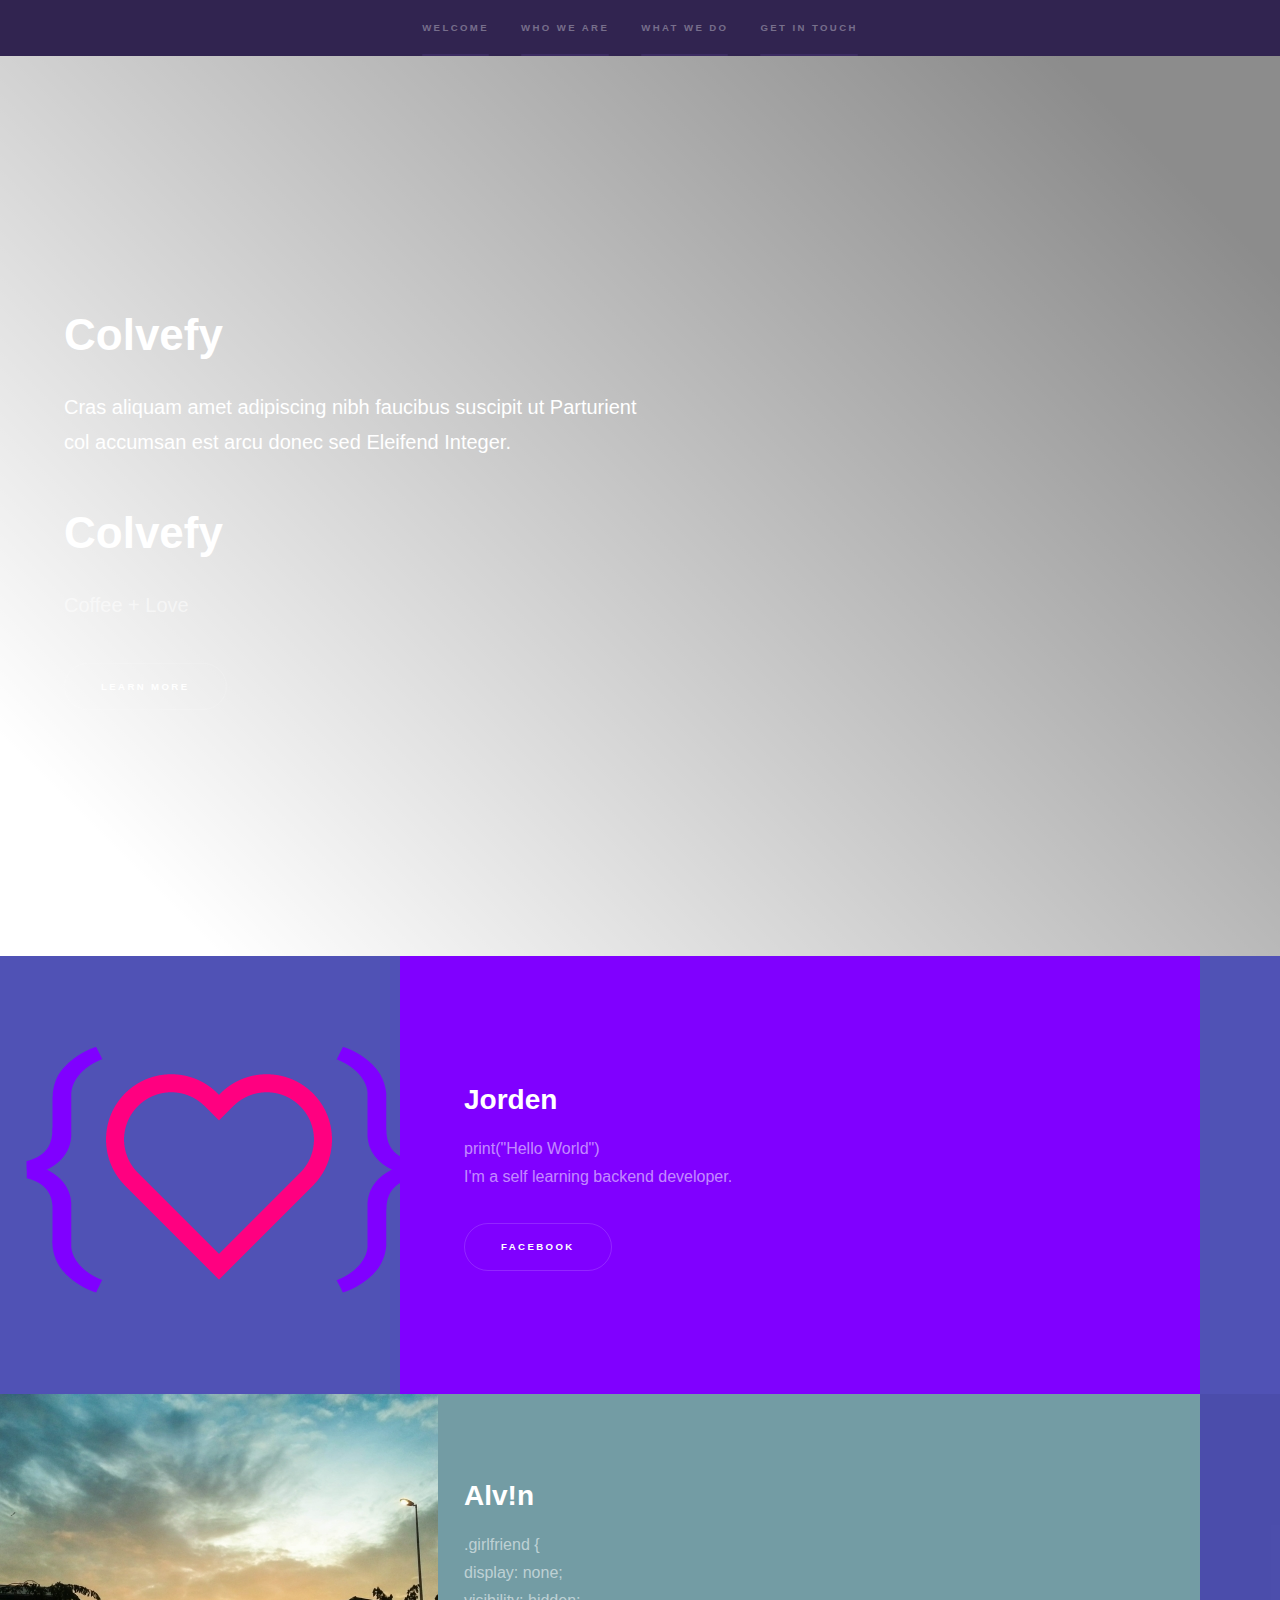
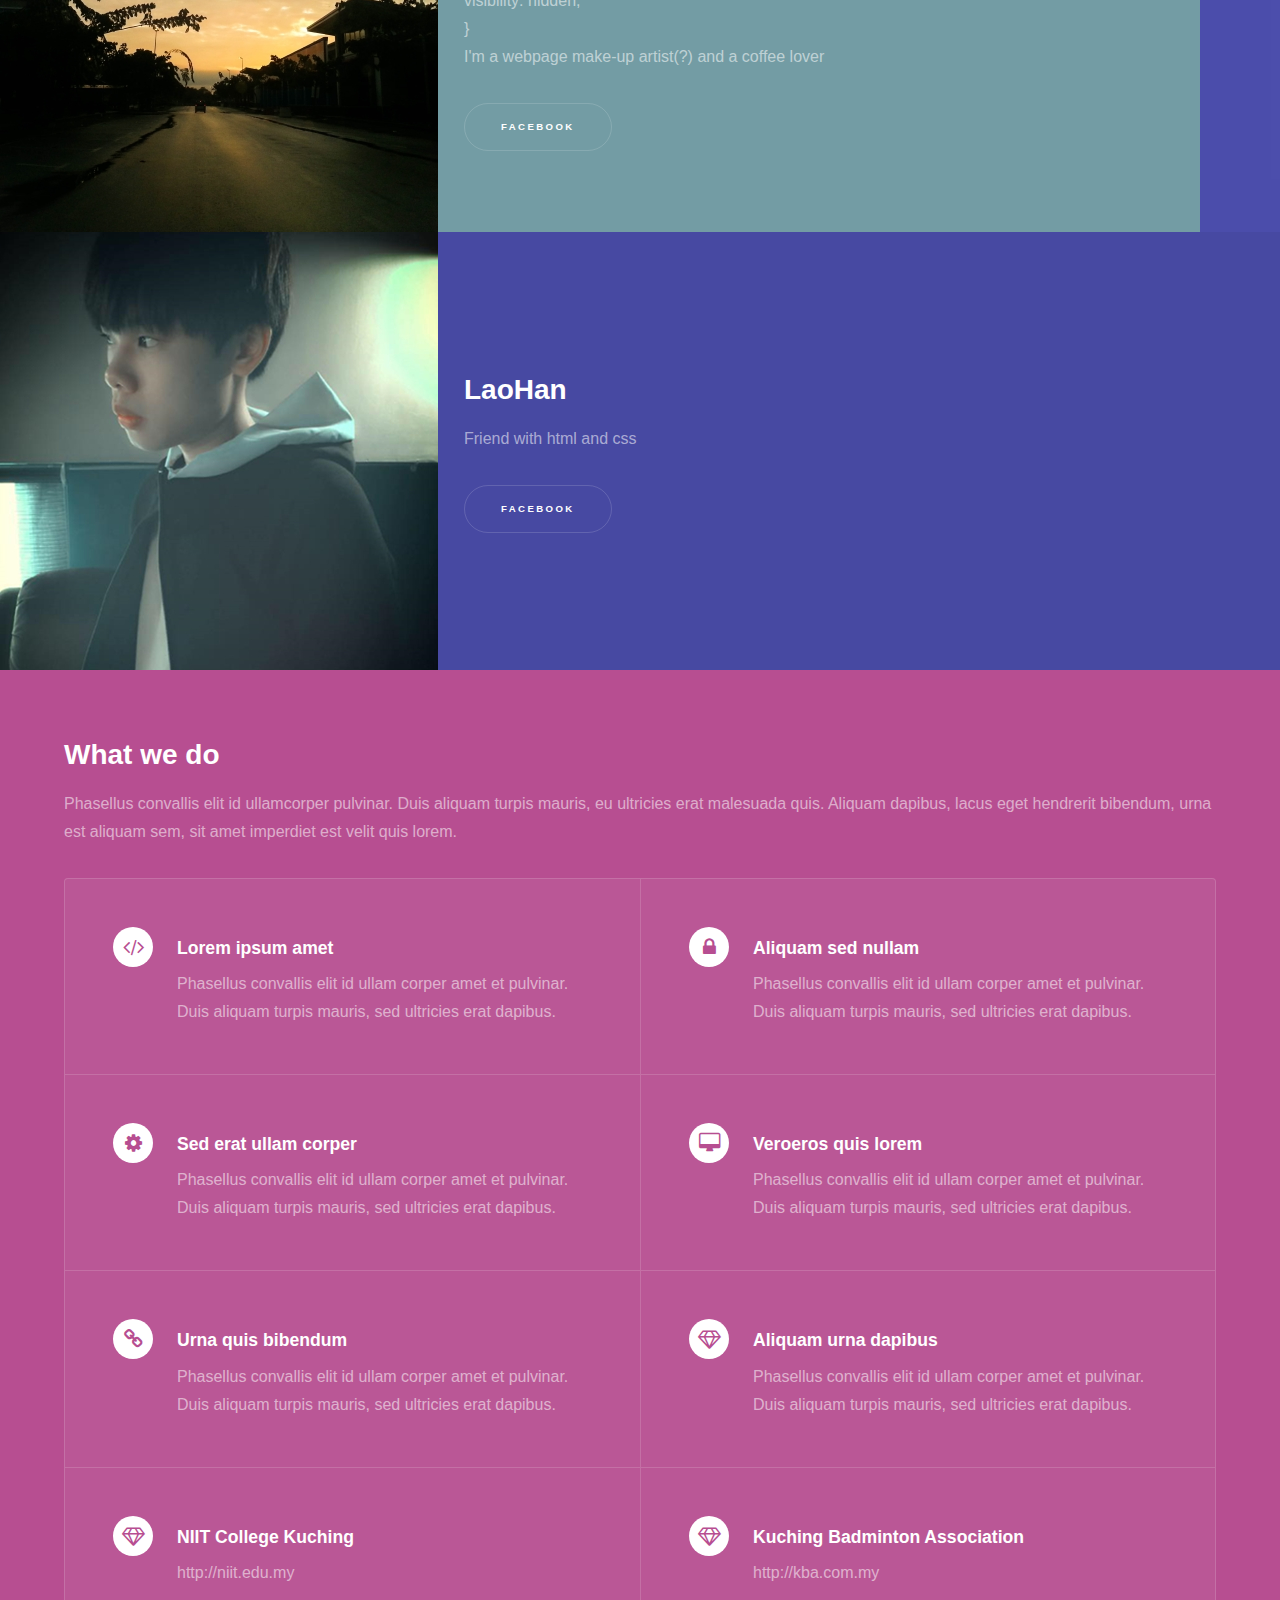
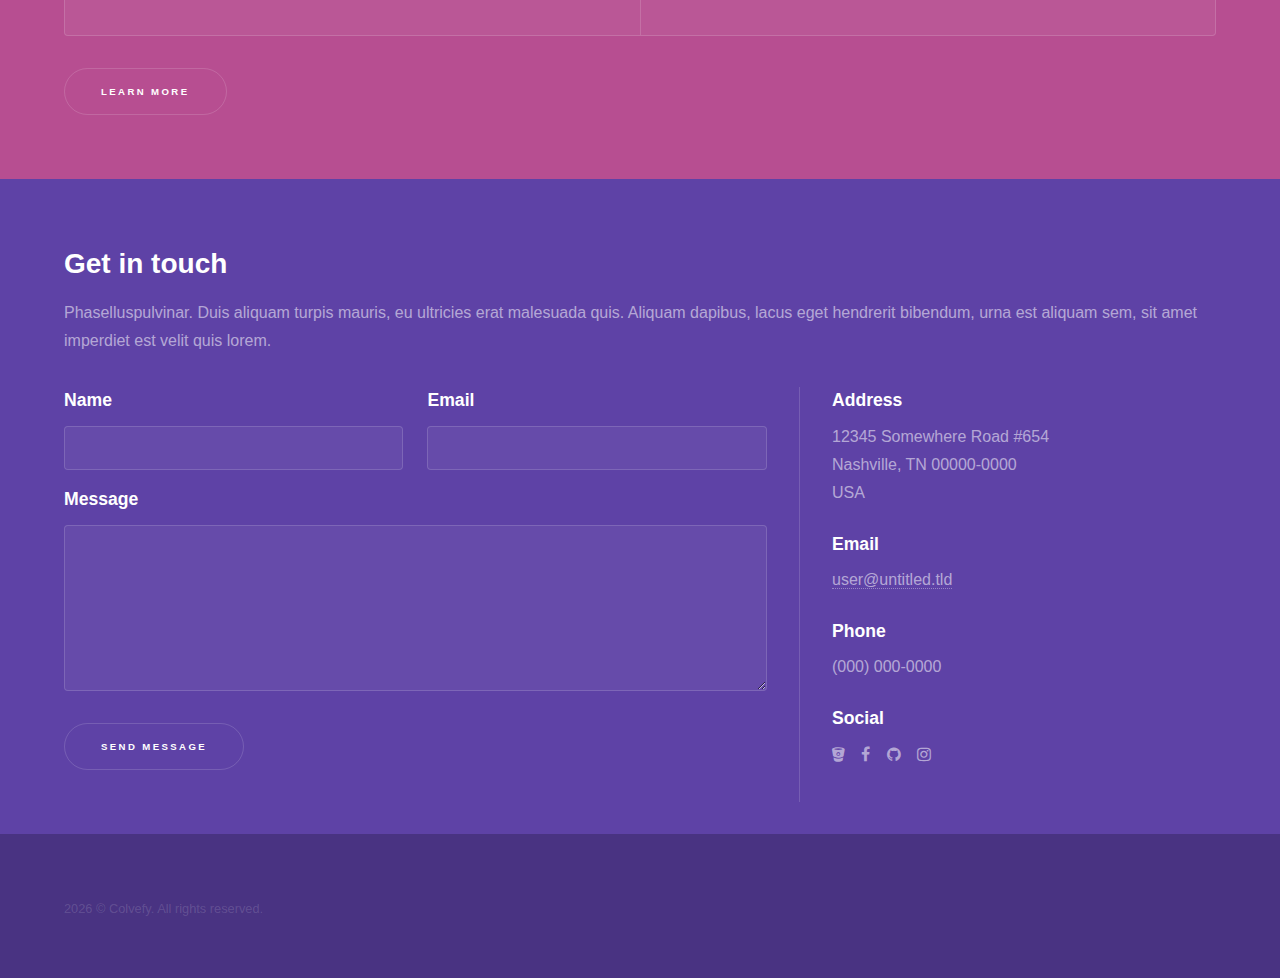
==== commit d3a151b9: "Merge remote-tracking branch 'refs/remotes/origin/master' into alvin" ====
--- a/index.html
+++ b/index.html
@@ -35,10 +35,15 @@
     <!-- Intro -->
     <section id="intro" class="wrapper style1 fullscreen fade-up gradient">
         <div class="inner">
+
             <h1 class="text-color">Colvefy</h1>
             <p class="text-color">Cras aliquam amet adipiscing nibh faucibus suscipit ut Parturient
                 <br/> col accumsan est arcu donec sed Eleifend Integer.
             </p>
+
+            <h1>Colvefy</h1>
+            <p>Coffee + Love</p>
+
             <ul class="actions">
                 <li><a href="#one" class="button scrolly">Learn more</a></li>
             </ul>
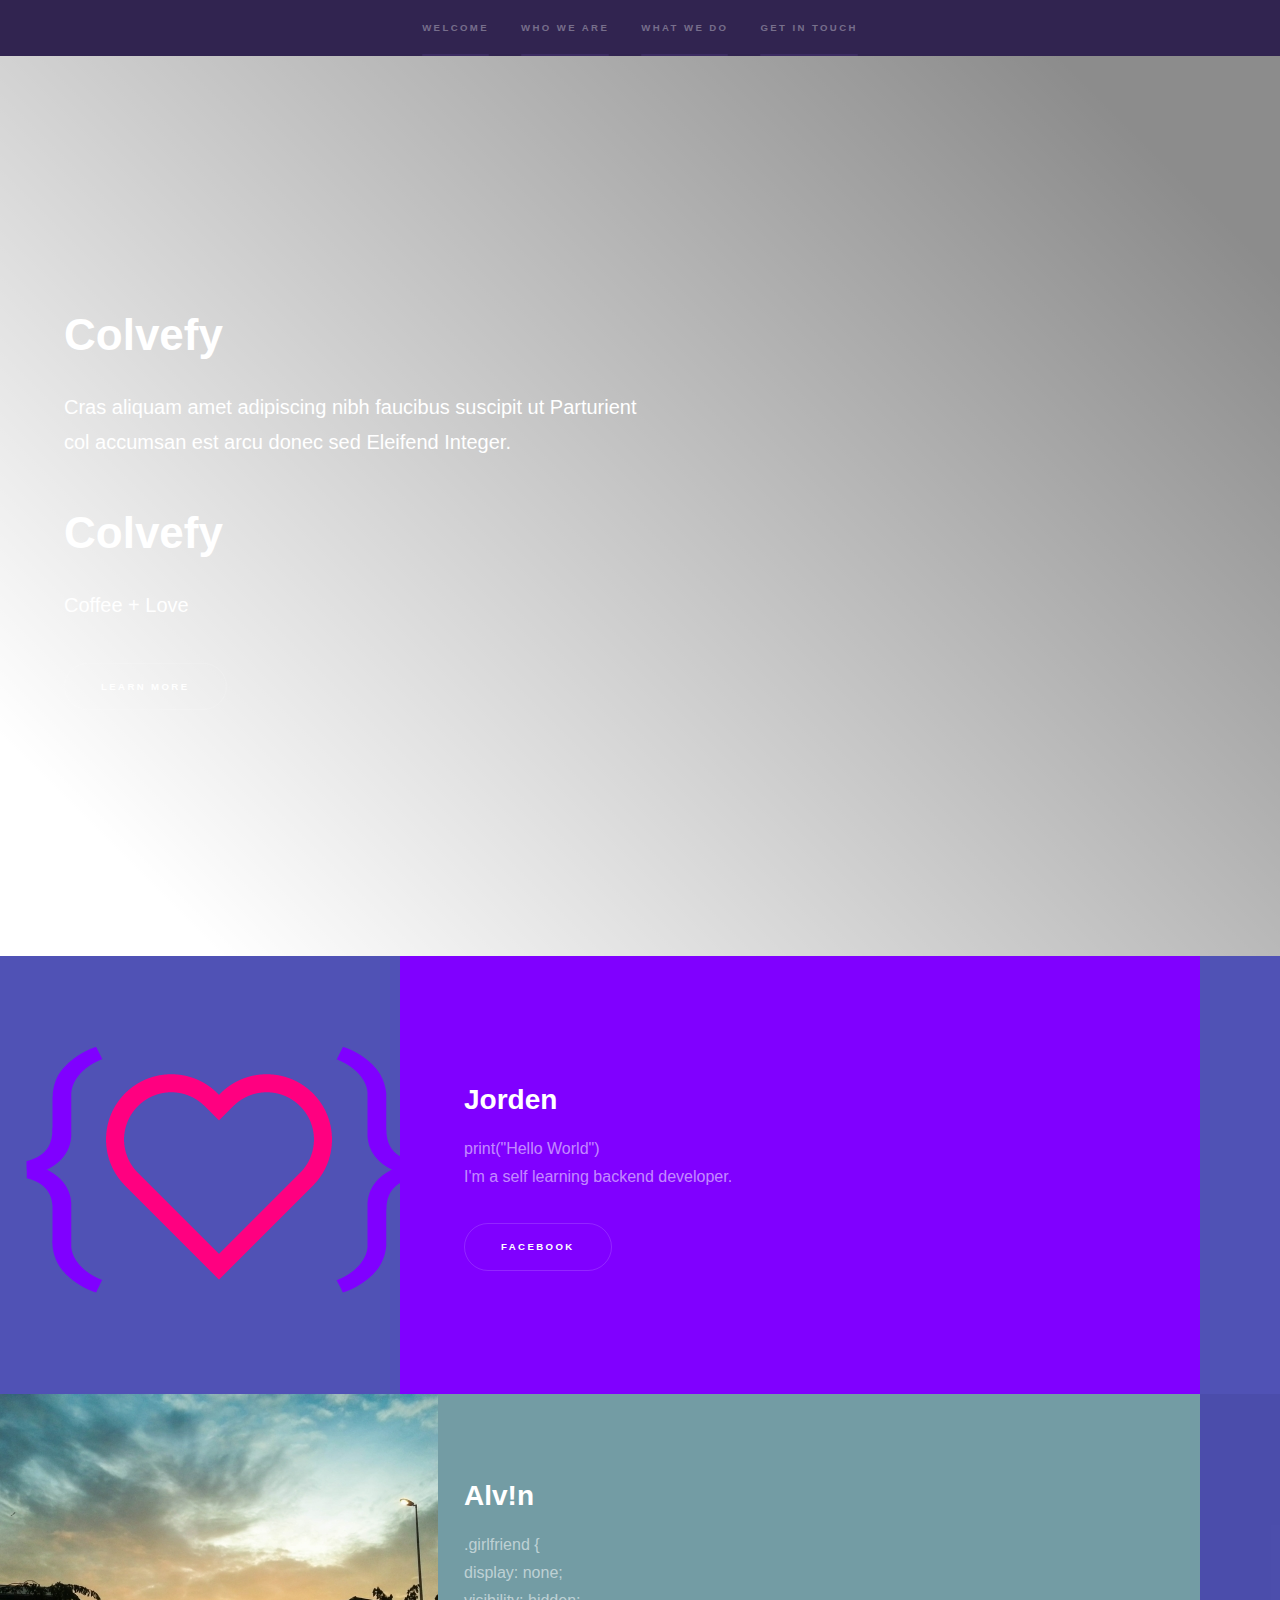
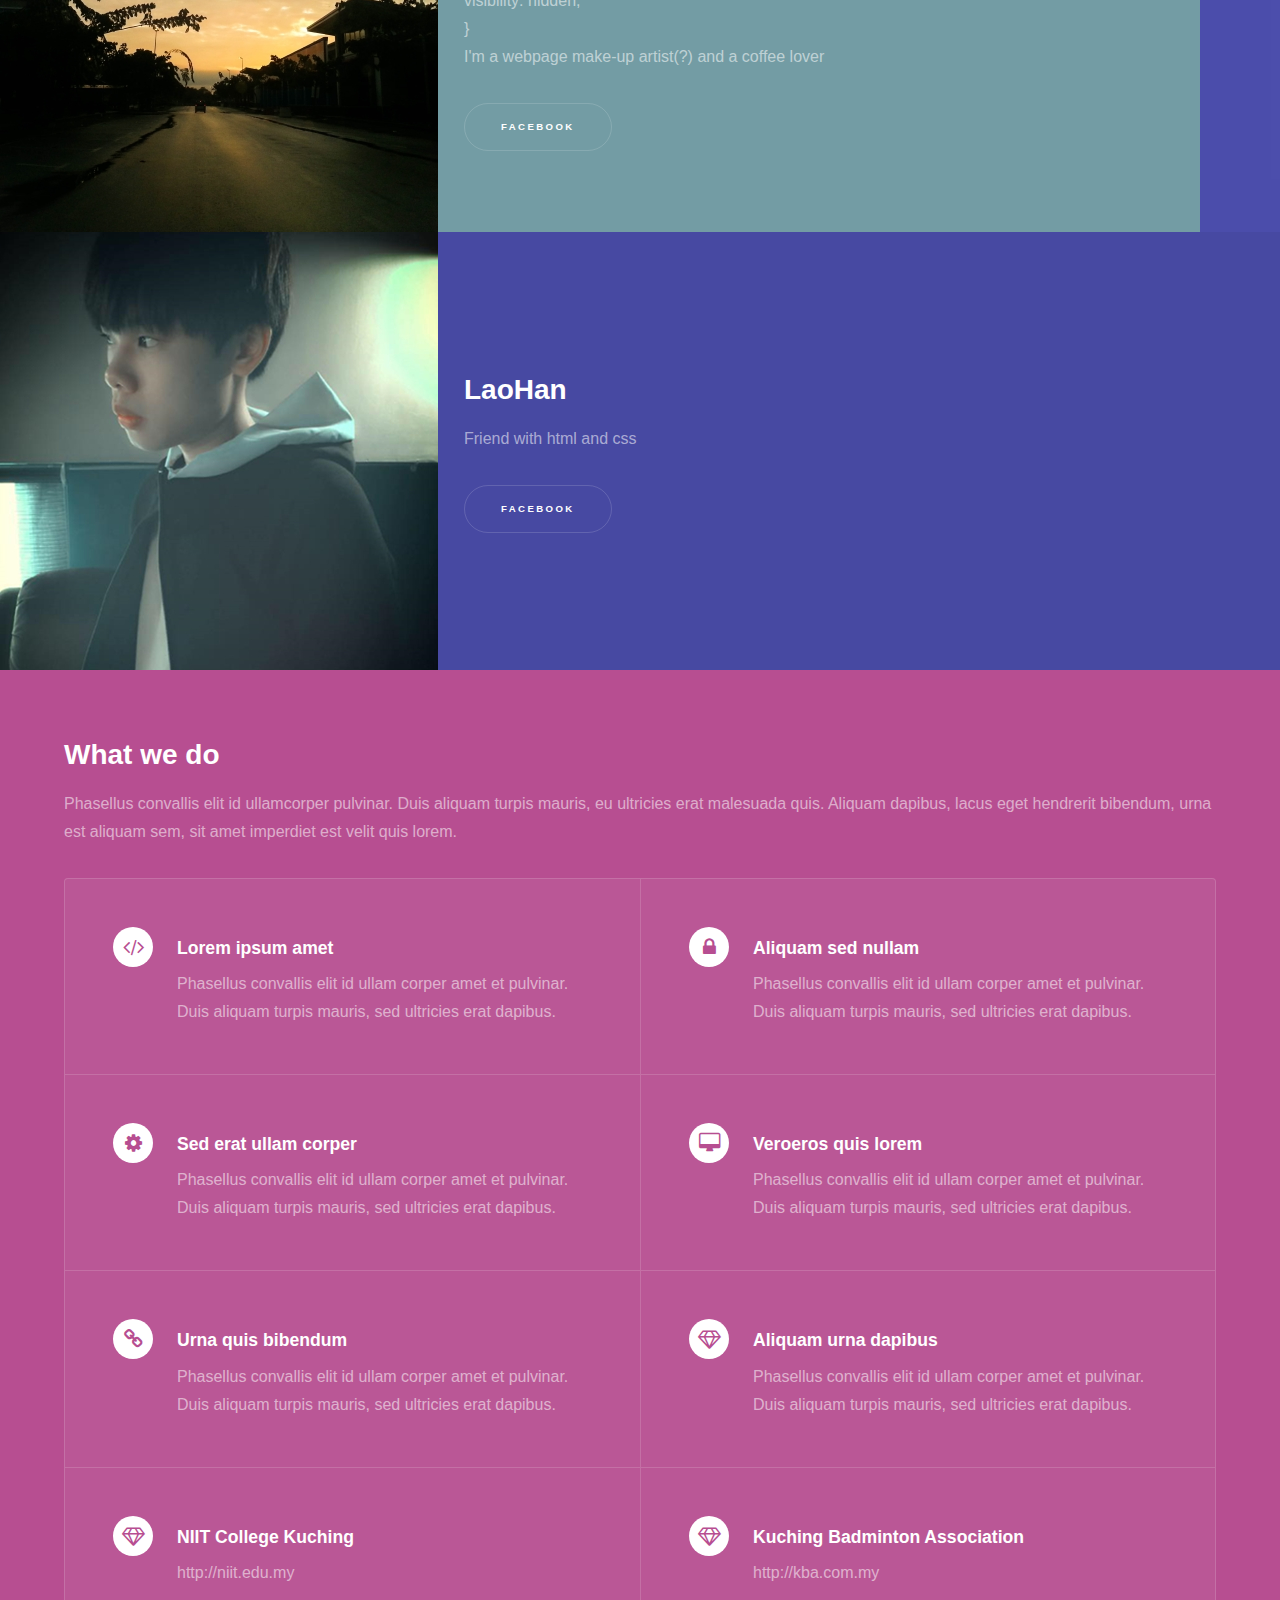
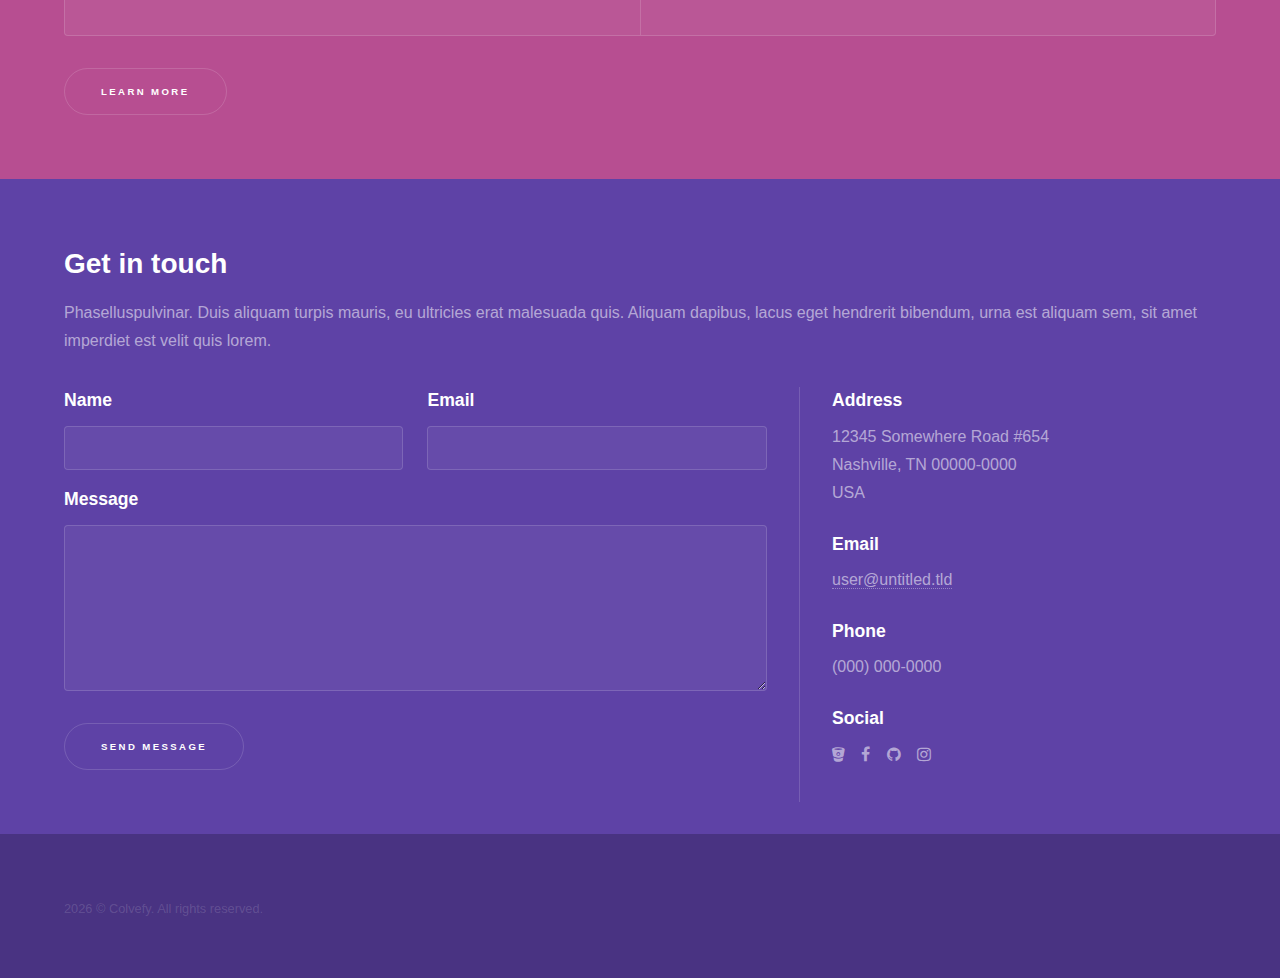
==== commit 818907c8: "update" ====
--- a/index.html
+++ b/index.html
@@ -34,10 +34,10 @@
 <div id="wrapper">
     <!-- Intro -->
     <section id="intro" class="wrapper style1 fullscreen fade-up gradient">
-        <div class="inner">
-
-            <h1 class="text-color">Colvefy</h1>
-            <p class="text-color">Cras aliquam amet adipiscing nibh faucibus suscipit ut Parturient
+        <div class="inner text-color">
+
+            <h1 >Colvefy</h1>
+            <p >Cras aliquam amet adipiscing nibh faucibus suscipit ut Parturient
                 <br/> col accumsan est arcu donec sed Eleifend Integer.
             </p>
 
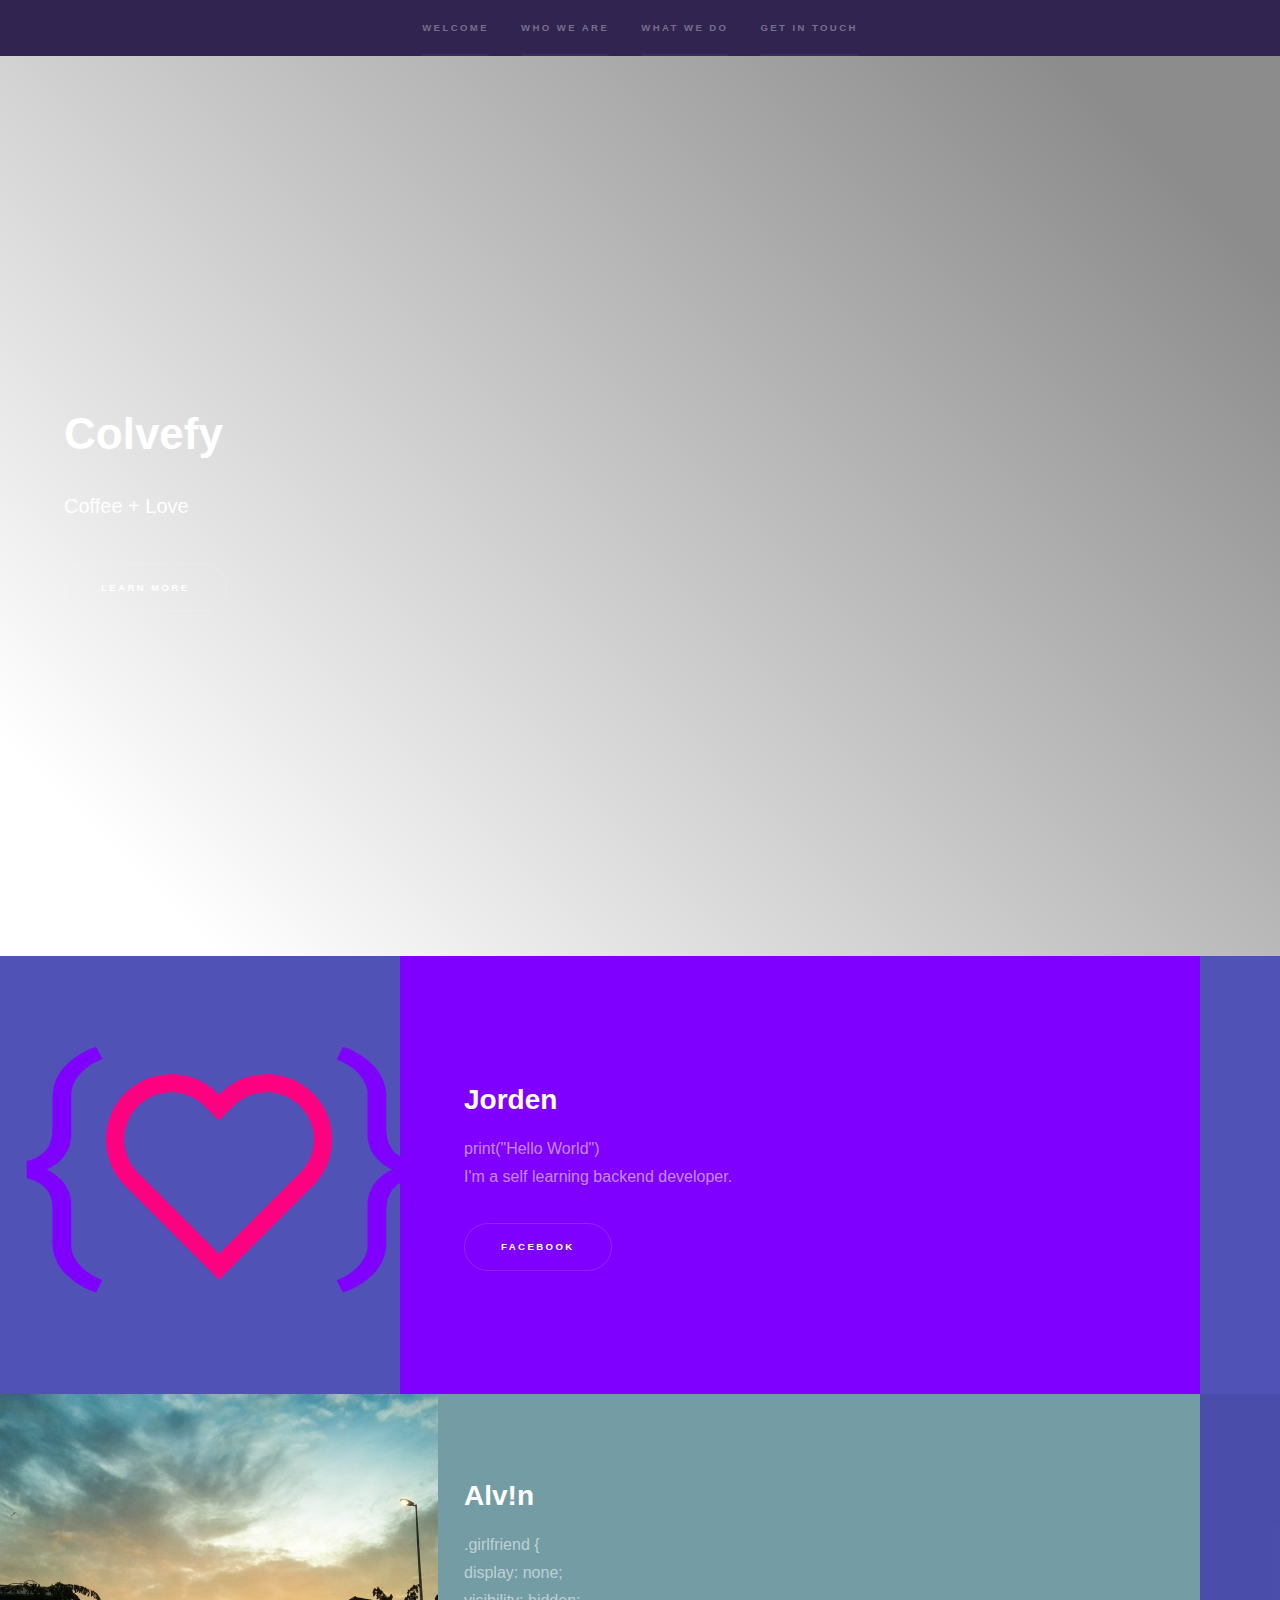
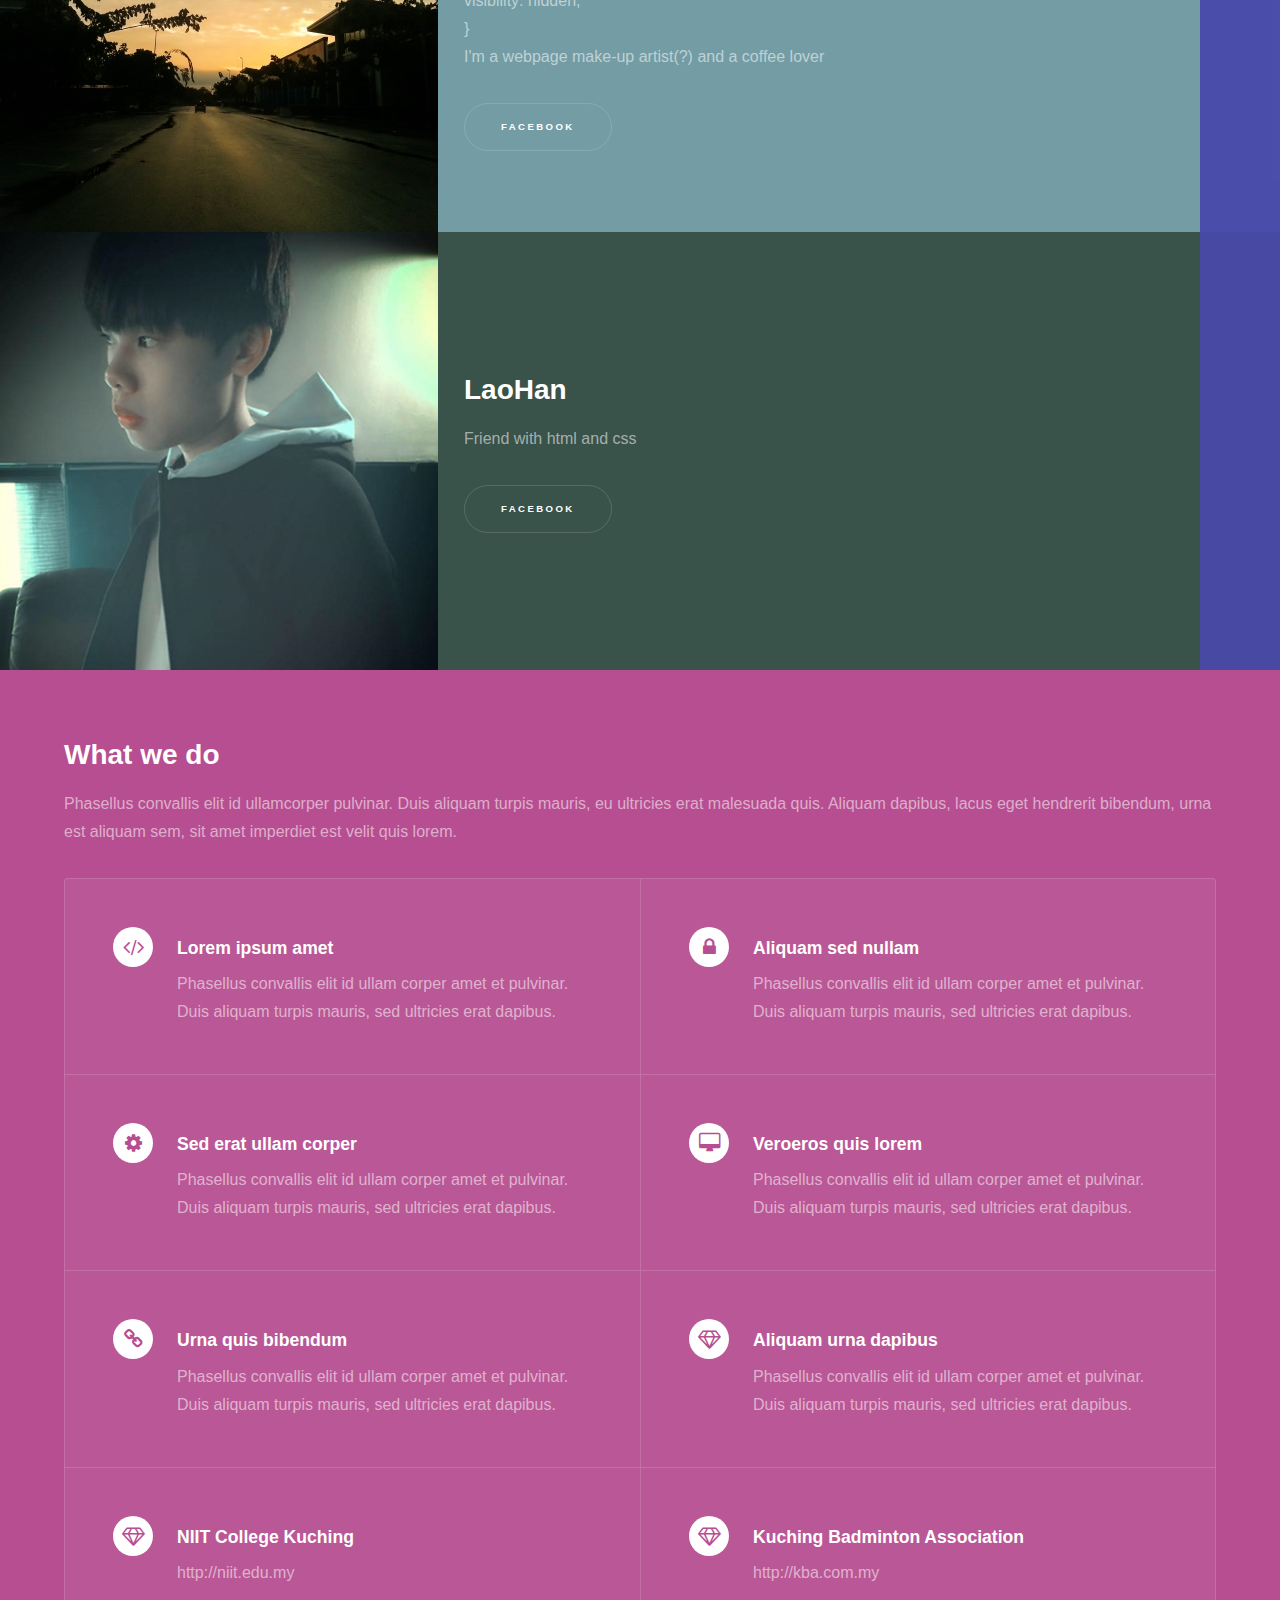
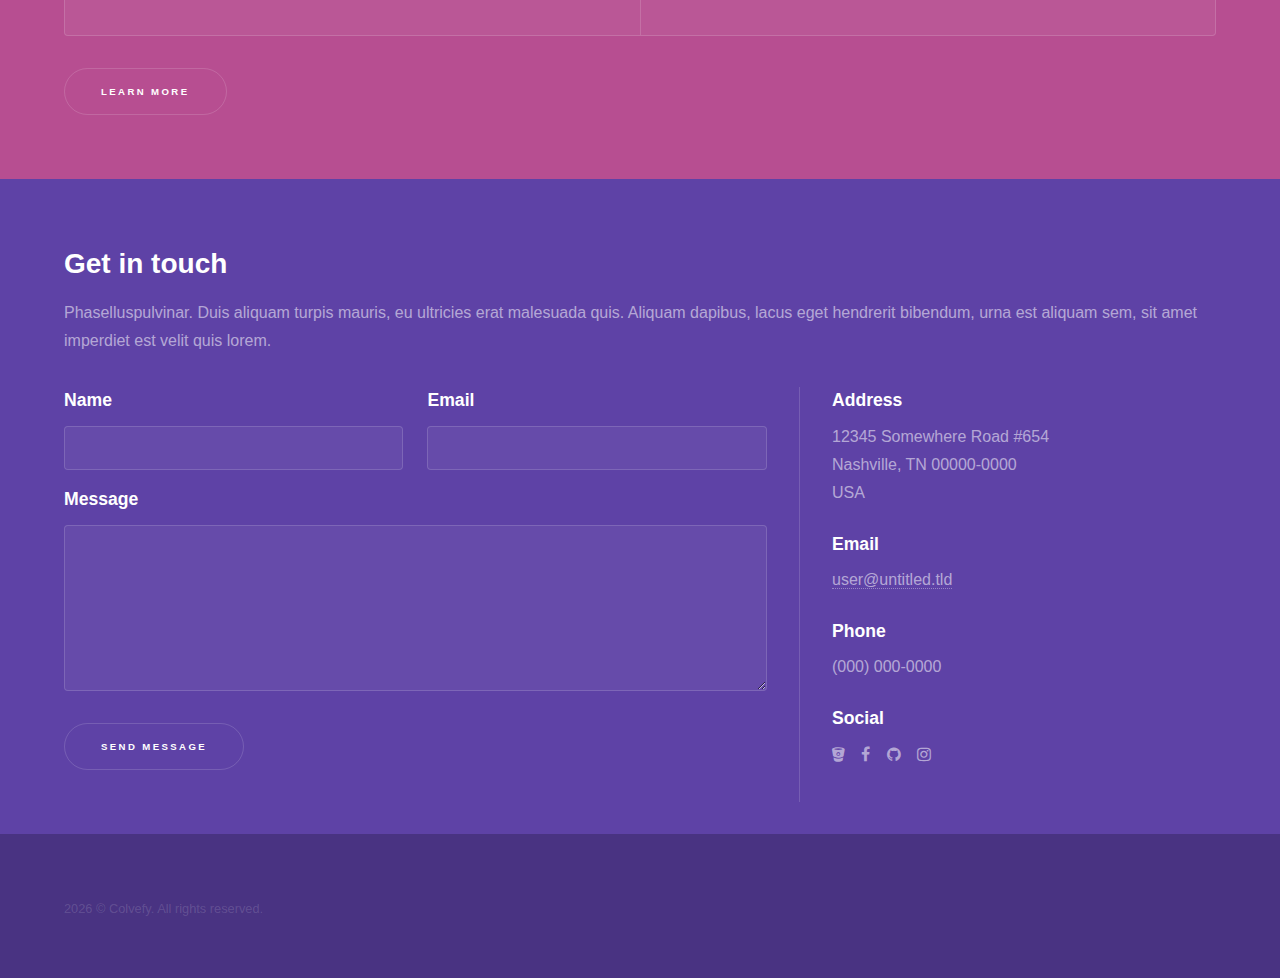
==== commit c3324257: "minor" ====
--- a/index.html
+++ b/index.html
@@ -35,15 +35,8 @@
     <!-- Intro -->
     <section id="intro" class="wrapper style1 fullscreen fade-up gradient">
         <div class="inner text-color">
-
-            <h1 >Colvefy</h1>
-            <p >Cras aliquam amet adipiscing nibh faucibus suscipit ut Parturient
-                <br/> col accumsan est arcu donec sed Eleifend Integer.
-            </p>
-
             <h1>Colvefy</h1>
             <p>Coffee + Love</p>
-
             <ul class="actions">
                 <li><a href="#one" class="button scrolly">Learn more</a></li>
             </ul>
@@ -99,23 +92,19 @@
         <section>
             <div class="image"><img src="images/laohan-images/laohan-profile.jpg" alt="LaoHan" data-position="25% 25%"/>
             </div>
-
-            <div class="content">
-
-                <div class="content laohan">
-
-                    <div class="inner">
-                        <h2>LaoHan</h2>
-                        <p>Friend with html and css</p>
-                        <ul class="actions">
-                            <li>
-                                <a target="_blank" class="button" href="https://www.facebook.com/laohan97/">
-                                    Facebook
-                                    <a href="fb://profile/887941011235725/"></a>
-                                </a>
-                            </li>
-                        </ul>
-                    </div>
+            <div class="content laohan">
+
+                <div class="inner">
+                    <h2>LaoHan</h2>
+                    <p>Friend with html and css</p>
+                    <ul class="actions">
+                        <li>
+                            <a target="_blank" class="button" href="https://www.facebook.com/laohan97/">
+                                Facebook
+                                <a href="fb://profile/887941011235725/"></a>
+                            </a>
+                        </li>
+                    </ul>
                 </div>
             </div>
         </section>
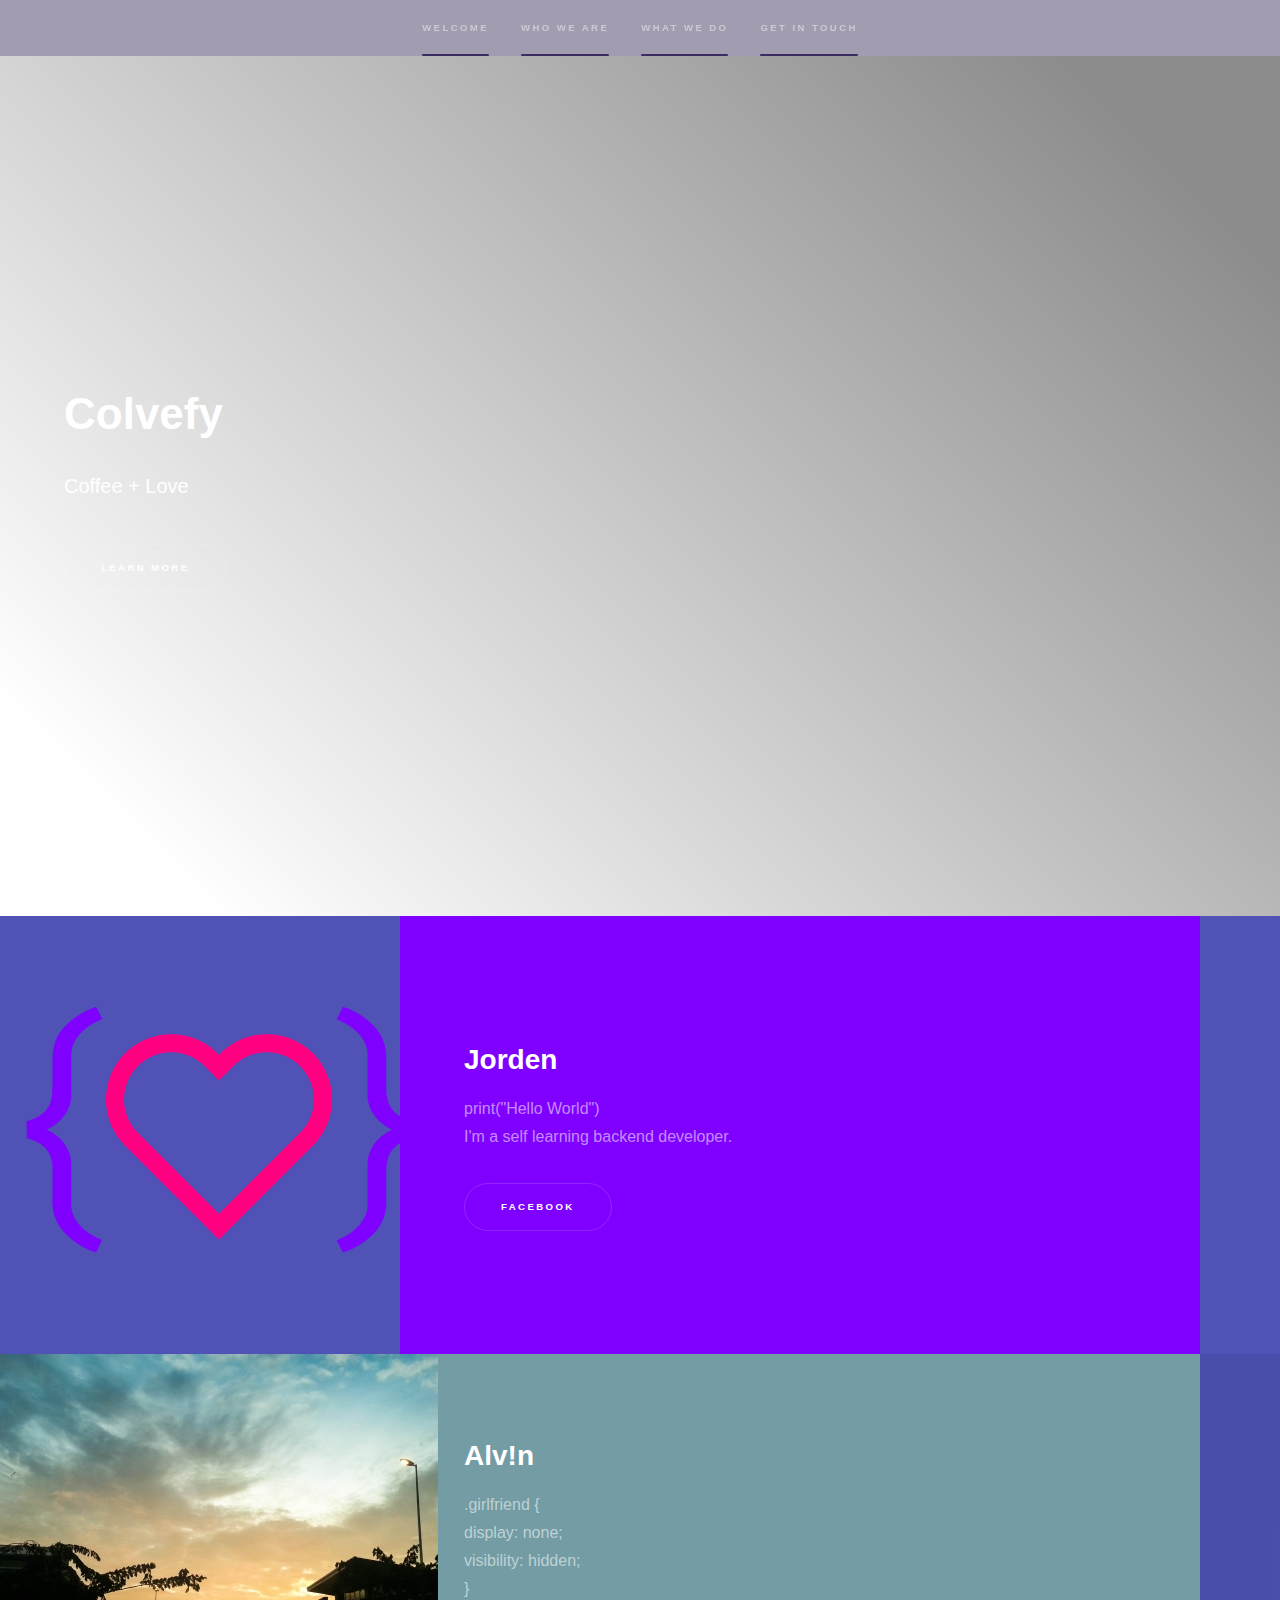
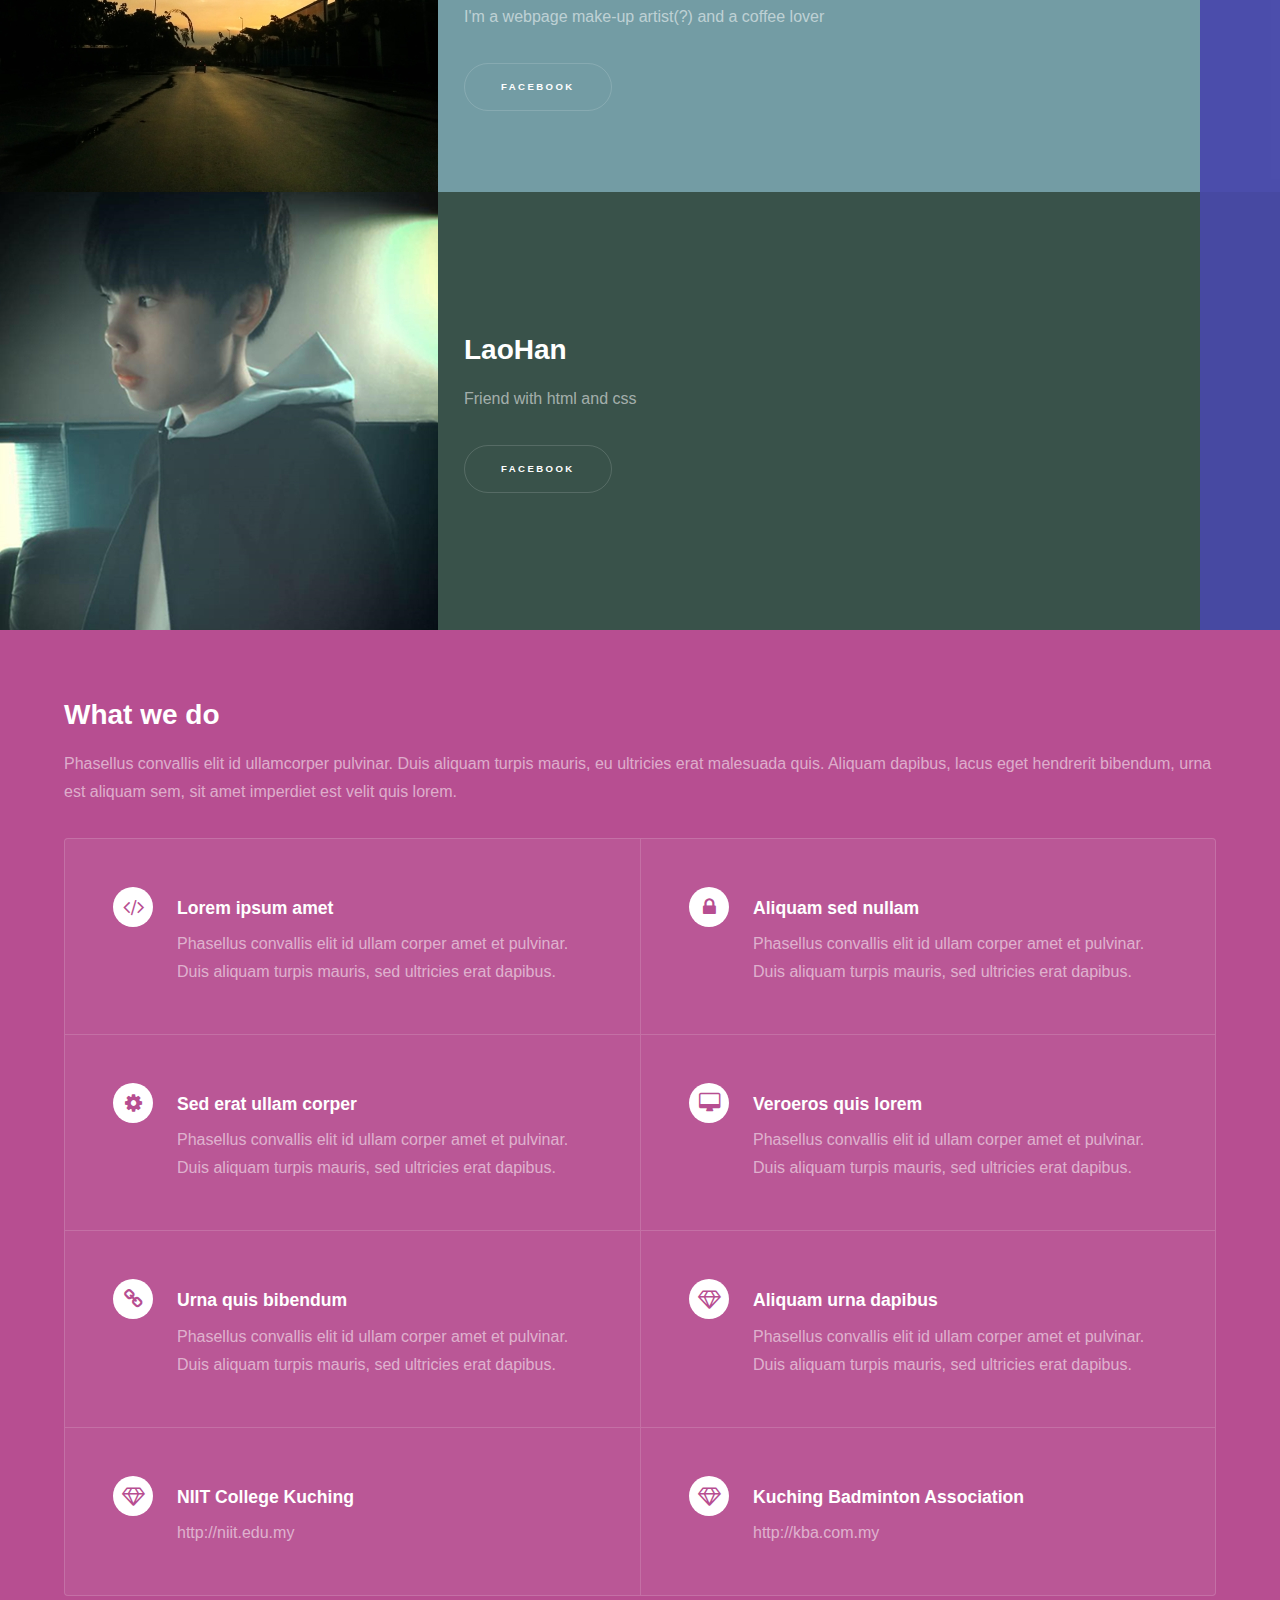
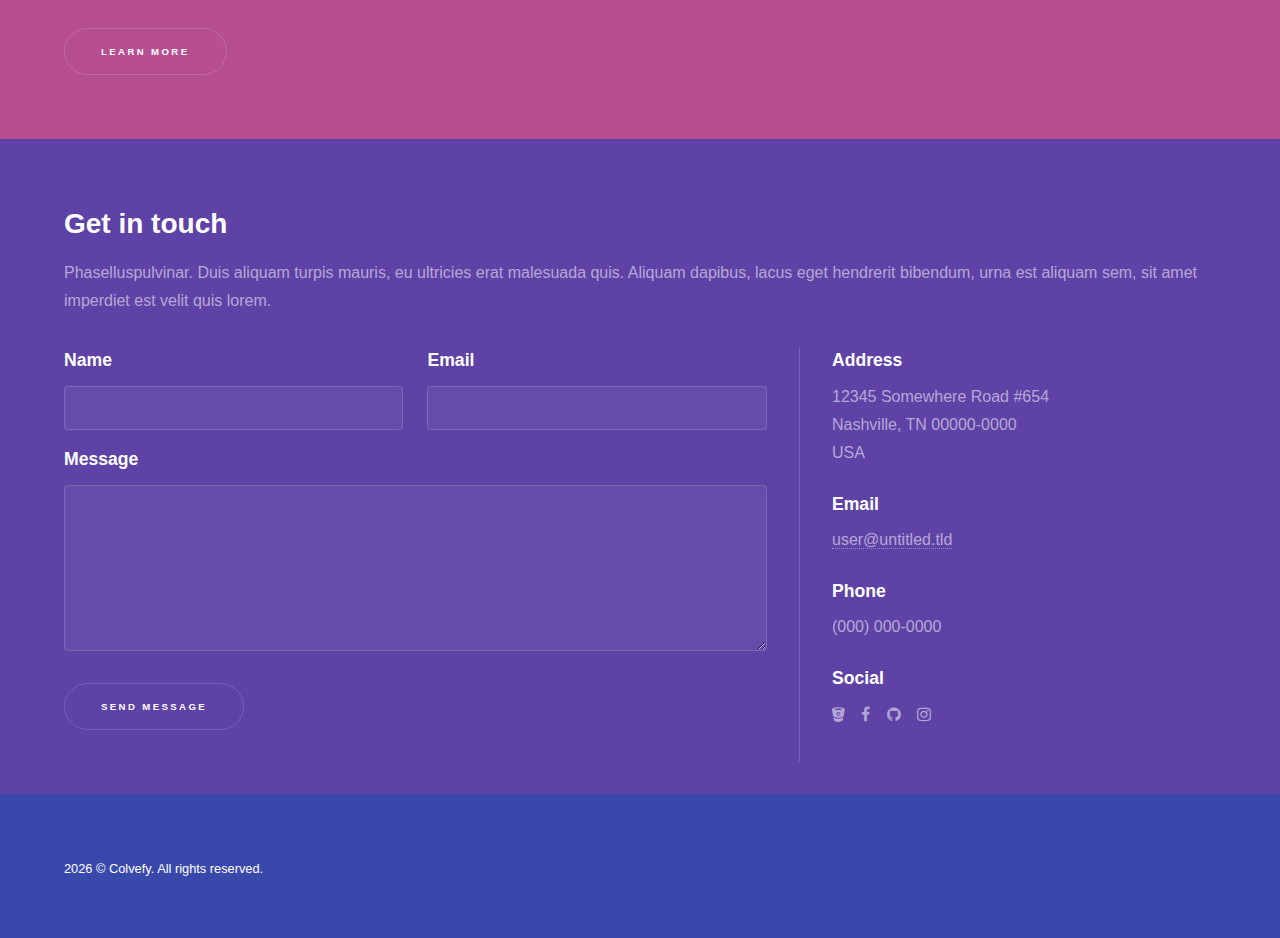
==== commit 4110c352: "add favicon" ====
--- a/index.html
+++ b/index.html
@@ -4,6 +4,8 @@
 <head>
     <title>Colvefy</title>
     <link rel="icon" href="images/colvefy.svg" type="image/ico"/>
+    <link rel="icon" sizes="16x16 32x32" href="favicon.ico">
+    <!--[if IE]><link rel="shortcut icon" href="favicon.ico"><![endif]-->
     <meta charset="utf-8"/>
     <meta name="viewport" content="width=device-width, initial-scale=1"/>
     <!--[if lte IE 8]>
--- a/css/custom-style.css
+++ b/css/custom-style.css
@@ -1,27 +1,13 @@
-.wrapper#intro {
-    animation: gradientColor 100s infinite;
-    background-color: currentColor;
-}
-
-.wrapper#intro {
-    min-height: 100vh;
-    display: flex;
-}
-
+/*****************************
+             Intro
+*******************************/
 .text-color {
     color: #FFFFFF
 }
 
-.spotlights > section > .jorden {
-    background: #8000FF;
-}
-
-.spotlights > section > .alvin {
-    background: #739CA4;
-}
-
-.spotlights > section > .laohan {
-    background: #39524A;
+.wrapper#intro {
+    animation: gradientColor 90s infinite;
+    background-color: currentColor;
 }
 
 @supports (background-blend-mode: overlay) {
@@ -62,4 +48,54 @@
     90% {
         color: hsl(288, 60%, 40%);
     }
+}
+
+/*****************************
+             Members
+*******************************/
+.spotlights > section > .jorden {
+    background: #8000FF;
+}
+
+.spotlights > section > .alvin {
+    background: #739CA4;
+}
+
+.spotlights > section > .laohan {
+    background: #39524A;
+}
+
+/*****************************
+            sidebar
+*******************************/
+#sidebar {
+    animation: gradientColor 90s infinite;
+    background-color: currentColor;
+}
+
+#sidebar nav a {
+    color: rgba(255, 255, 255, 0.45);
+}
+
+#sidebar nav a.active {
+    font-size: 0.67em;
+    transition: all .2s ease;
+}
+
+/*****************************
+            footer
+*******************************/
+.wrapper.style1-alt {
+    background-color: #3949AB;
+}
+
+#footer > .inner .menu {
+    color: #FFFFFF;
+}
+
+/*****************************
+  image cover before when load
+*******************************/
+.spotlights > section > .image:before {
+    background: rgba(149, 117, 205, 0.6);
 }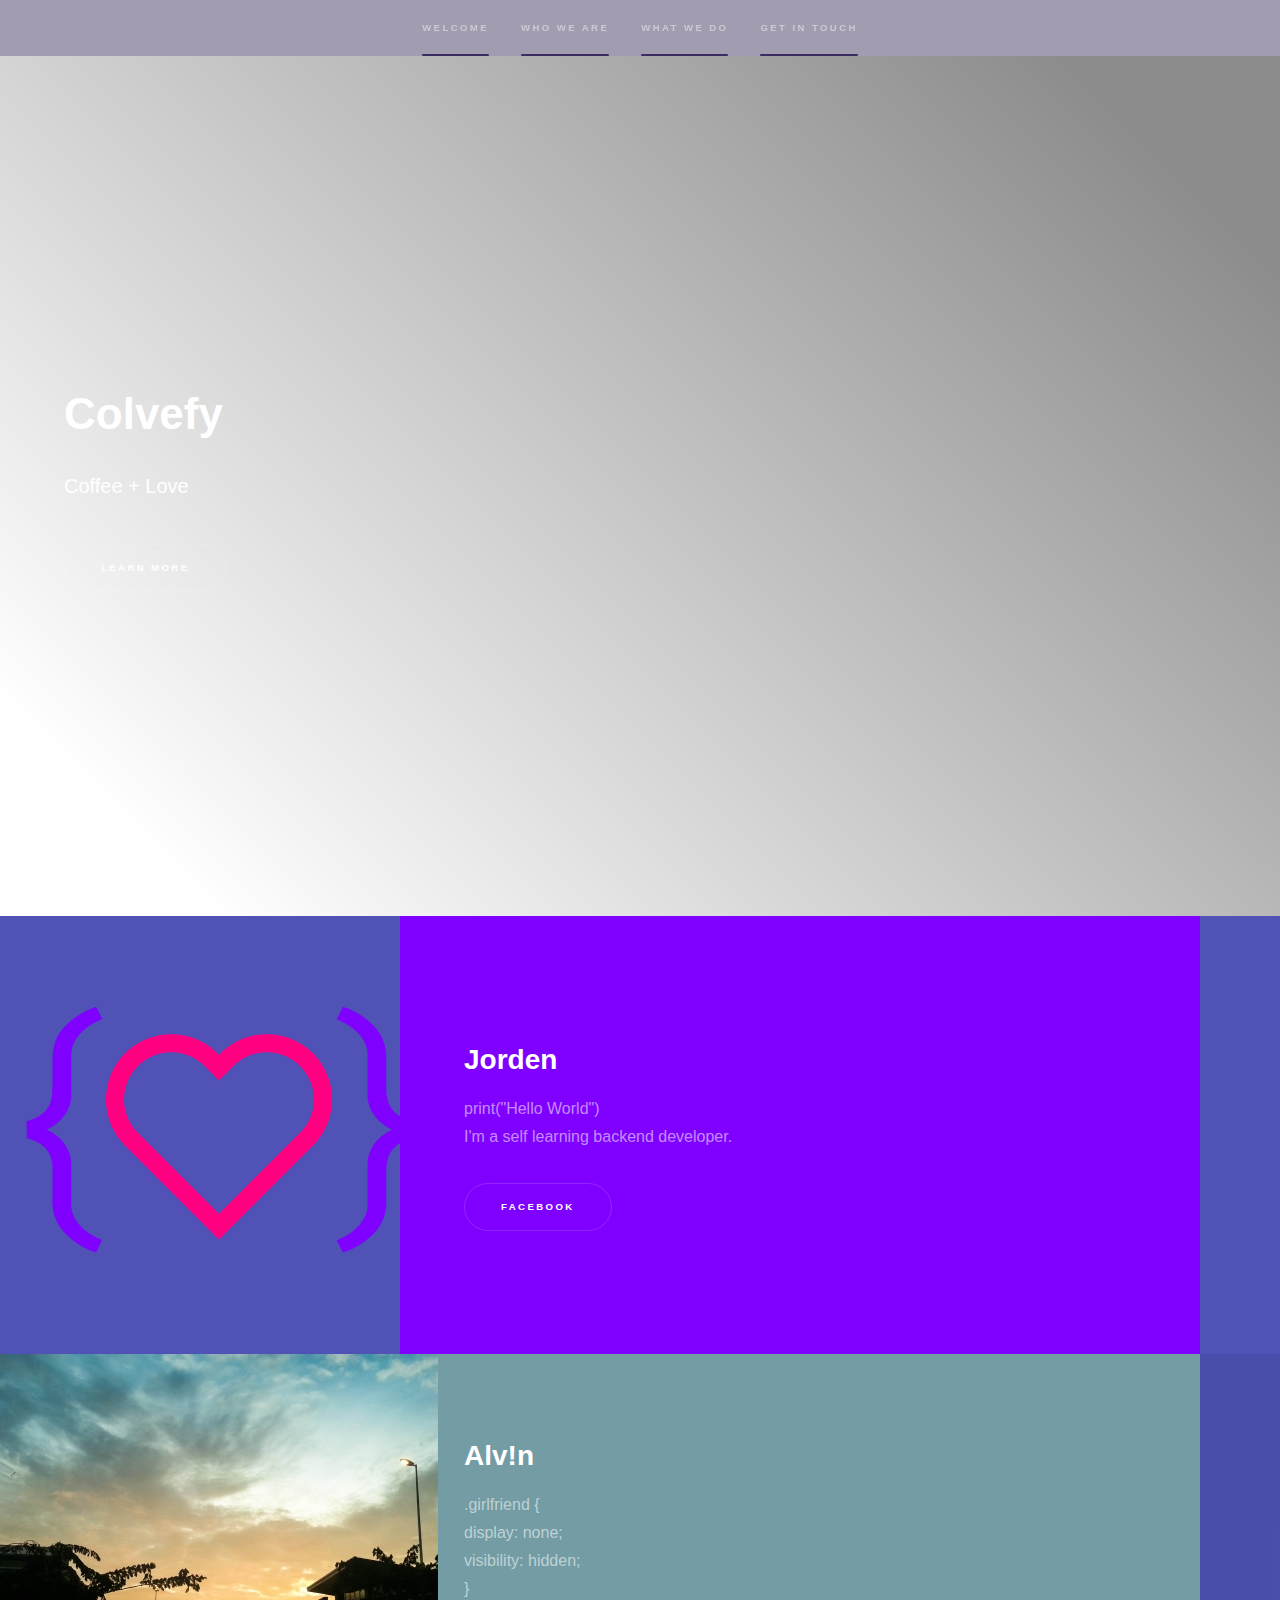
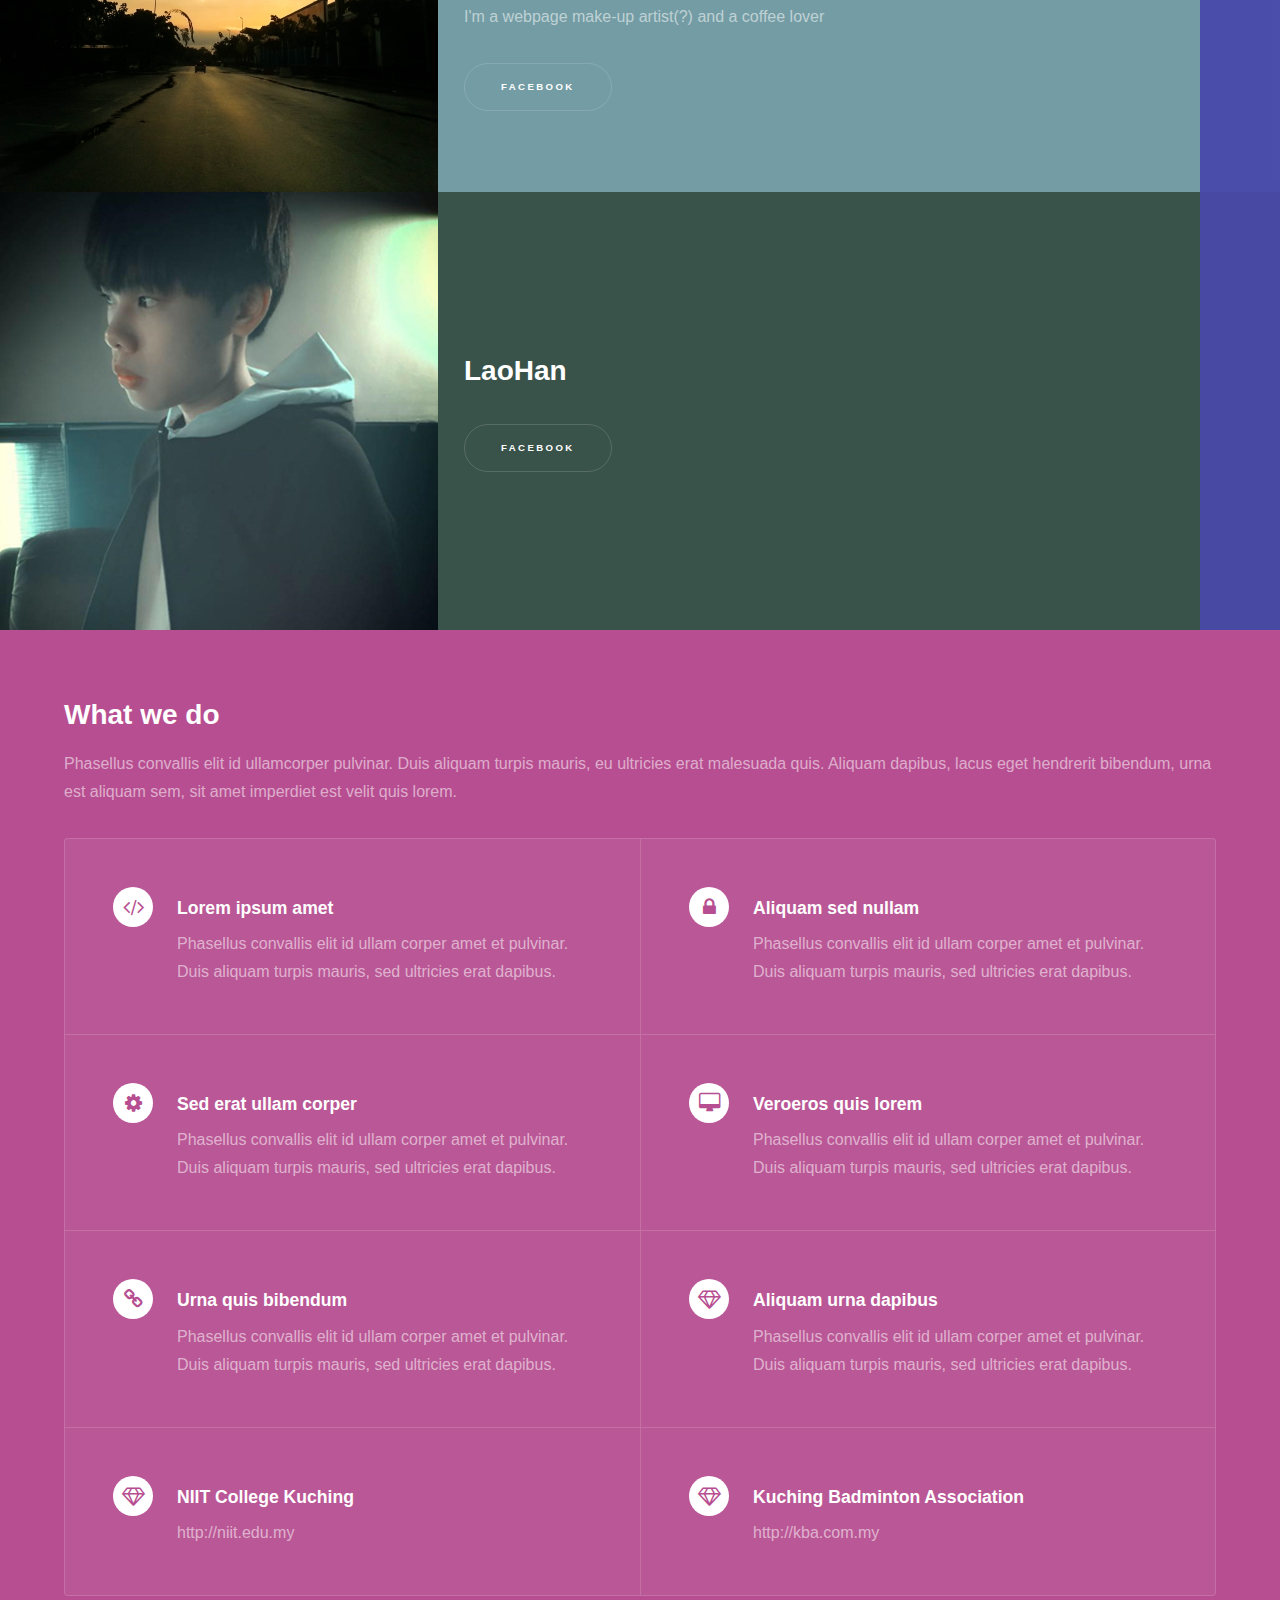
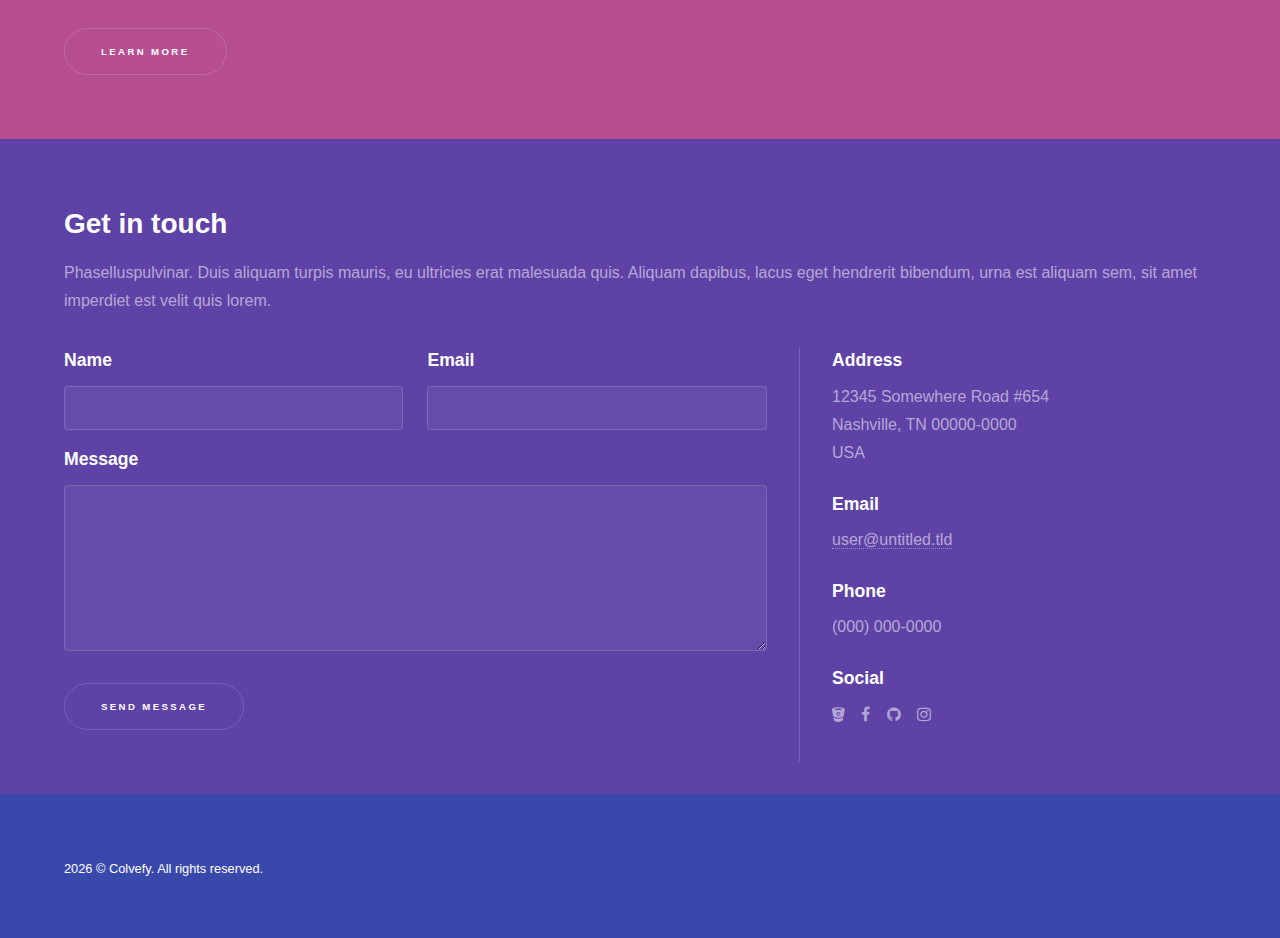
==== commit 26cbcfbe: "ntg" ====
--- a/index.html
+++ b/index.html
@@ -2,12 +2,21 @@
 <html>
 
 <head>
-    <title>Colvefy</title>
-    <link rel="icon" href="images/colvefy.svg" type="image/ico"/>
-    <link rel="icon" sizes="16x16 32x32" href="favicon.ico">
-    <!--[if IE]><link rel="shortcut icon" href="favicon.ico"><![endif]-->
-    <meta charset="utf-8"/>
-    <meta name="viewport" content="width=device-width, initial-scale=1"/>
+	<title>Colvefy</title>
+	<link rel="apple-touch-icon" sizes="180x180" href="/favicon/apple-touch-icon.png">
+	<link rel="icon" type="image/png" href="/favicon/favicon-32x32.png" sizes="32x32">
+	<link rel="icon" type="image/png" href="/favicon/favicon-16x16.png" sizes="16x16">
+	<link rel="manifest" href="/favicon/manifest.json">
+	<link rel="mask-icon" href="/favicon/safari-pinned-tab.svg" color="#5bbad5">
+	<link rel="shortcut icon" href="/favicon/favicon.ico">
+	<meta name="apple-mobile-web-app-title" content="Colvefy">
+	<meta name="application-name" content="Colvefy">
+	<meta name="msapplication-config" content="/favicon/browserconfig.xml">
+	<meta name="theme-color" content="#ffffff">
+
+	<!--[if IE]><link rel="shortcut icon" href="favicon.ico"><![endif]-->
+	<meta charset="utf-8"/>
+	<meta name="viewport" content="width=device-width, initial-scale=1"/>
     <!--[if lte IE 8]>
     <script src="/items/demos_assets/html5shiv.js"></script><![endif]-->
     <link rel="stylesheet" href="css/hyperspace.css"/>
@@ -19,239 +28,239 @@
 </head>
 
 <body>
-<!-- Sidebar -->
-<section id="sidebar">
-    <div class="inner">
-        <nav>
-            <ul>
-                <li><a href="#intro">Welcome</a></li>
-                <li><a href="#one">Who we are</a></li>
-                <li><a href="#two">What we do</a></li>
-                <li><a href="#three">Get in touch</a></li>
-            </ul>
-        </nav>
-    </div>
-</section>
-<!-- Wrapper -->
-<div id="wrapper">
-    <!-- Intro -->
-    <section id="intro" class="wrapper style1 fullscreen fade-up gradient">
-        <div class="inner text-color">
-            <h1>Colvefy</h1>
-            <p>Coffee + Love</p>
-            <ul class="actions">
-                <li><a href="#one" class="button scrolly">Learn more</a></li>
-            </ul>
-        </div>
-    </section>
-    <!-- One -->
-    <section id="one" class="wrapper style2 spotlights">
-        <section>
-            <div class="image">
-                <img src="images/jorden-images/jorden-profile.png" alt="Jorden" data-position="center center"/>
-            </div>
-            <div class="content jorden">
-                <div class="inner">
-                    <h2>Jorden</h2>
-                    <p>
-                        print("Hello World")
-                        <br/>
-                        I'm a self learning backend developer.
-                    </p>
-                    <ul class="actions">
-                        <li>
-                            <a target="_blank" class="button" href="https://www.facebook.com/jorden.liuchinhao/">
-                                Facebook<a href="fb://profile/645274112229721/"></a>
-                            </a>
-                        </li>
-                    </ul>
-                </div>
-            </div>
-        </section>
-        <section>
-            <div class="image"><img src="images/alvin-images/alvin-profile.jpg" alt="Alv!n" data-position="top center"/>
-            </div>
-            <div class="content alvin">
-                <div class="inner">
-                    <h2>Alv!n</h2>
-                    <p>.girlfriend { <br/>
-                        display: none;<br/>
-                        visibility: hidden;<br/>
-                        }<br/>
-                        I'm a webpage make-up artist(?) and a coffee lover</p>
-                    <ul class="actions">
-                        <li>
-                            <a target="_blank" class="button"
-                               href="https://www.facebook.com/profile.php?id=100008276557410">
-                                Facebook
-                                <a href="fb://profile/1407450486207490/"></a>
-                            </a>
-                        </li>
-                    </ul>
-                </div>
-            </div>
-        </section>
-        <section>
-            <div class="image"><img src="images/laohan-images/laohan-profile.jpg" alt="LaoHan" data-position="25% 25%"/>
-            </div>
-            <div class="content laohan">
-
-                <div class="inner">
-                    <h2>LaoHan</h2>
-                    <p>Friend with html and css</p>
-                    <ul class="actions">
-                        <li>
-                            <a target="_blank" class="button" href="https://www.facebook.com/laohan97/">
-                                Facebook
-                                <a href="fb://profile/887941011235725/"></a>
-                            </a>
-                        </li>
-                    </ul>
-                </div>
-            </div>
-        </section>
-    </section>
-    <!-- Two -->
-    <section id="two" class="wrapper style3 fade-up">
-        <div class="inner">
-            <h2>What we do</h2>
-            <p>Phasellus convallis elit id ullamcorper pulvinar. Duis aliquam turpis mauris, eu ultricies erat malesuada
-                quis. Aliquam dapibus, lacus eget hendrerit bibendum, urna est aliquam sem, sit amet imperdiet est velit
-                quis lorem.</p>
-            <div class="features">
-                <section>
-                    <span class="icon major fa-code"></span>
-                    <h3>Lorem ipsum amet</h3>
-                    <p>Phasellus convallis elit id ullam corper amet et pulvinar. Duis aliquam turpis mauris, sed
-                        ultricies erat dapibus.</p>
-                </section>
-                <section>
-                    <span class="icon major fa-lock"></span>
-                    <h3>Aliquam sed nullam</h3>
-                    <p>Phasellus convallis elit id ullam corper amet et pulvinar. Duis aliquam turpis mauris, sed
-                        ultricies erat dapibus.</p>
-                </section>
-                <section>
-                    <span class="icon major fa-cog"></span>
-                    <h3>Sed erat ullam corper</h3>
-                    <p>Phasellus convallis elit id ullam corper amet et pulvinar. Duis aliquam turpis mauris, sed
-                        ultricies erat dapibus.</p>
-                </section>
-                <section>
-                    <span class="icon major fa-desktop"></span>
-                    <h3>Veroeros quis lorem</h3>
-                    <p>Phasellus convallis elit id ullam corper amet et pulvinar. Duis aliquam turpis mauris, sed
-                        ultricies erat dapibus.</p>
-                </section>
-                <section>
-                    <span class="icon major fa-chain"></span>
-                    <h3>Urna quis bibendum</h3>
-                    <p>Phasellus convallis elit id ullam corper amet et pulvinar. Duis aliquam turpis mauris, sed
-                        ultricies erat dapibus.</p>
-                </section>
-                <section>
-                    <span class="icon major fa-diamond"></span>
-                    <h3>Aliquam urna dapibus</h3>
-                    <p>Phasellus convallis elit id ullam corper amet et pulvinar. Duis aliquam turpis mauris, sed
-                        ultricies erat dapibus.</p>
-                </section>
-                <section>
-                    <span class="icon major fa-diamond"></span>
-                    <h3>NIIT College Kuching</h3>
-                    <p>http://niit.edu.my</p>
-                </section>
-                <section>
-                    <span class="icon major fa-diamond"></span>
-                    <h3>Kuching Badminton Association</h3>
-                    <p>http://kba.com.my</p>
-                </section>
-            </div>
-            <ul class="actions">
-                <li><a href="#" class="button">Learn more</a></li>
-            </ul>
-        </div>
-    </section>
-    <!-- Three -->
-    <section id="three" class="wrapper style1 fade-up">
-        <div class="inner">
-            <h2>Get in touch</h2>
-            <p>Phaselluspulvinar. Duis aliquam turpis mauris, eu ultricies erat malesuada quis. Aliquam dapibus, lacus
-                eget hendrerit bibendum, urna est aliquam sem, sit amet imperdiet est velit quis lorem.</p>
-            <div class="split style1">
-                <section>
-                    <form method="post" action="#">
-                        <div class="field half first">
-                            <label for="name">Name</label>
-                            <input type="text" name="name" id="name"/>
-                        </div>
-                        <div class="field half">
-                            <label for="email">Email</label>
-                            <input type="text" name="email" id="email"/>
-                        </div>
-                        <div class="field">
-                            <label for="message">Message</label>
-                            <textarea name="message" id="message" rows="5"></textarea>
-                        </div>
-                        <ul class="actions">
-                            <li><a href="" class="button submit">Send Message</a></li>
-                        </ul>
-                    </form>
-                </section>
-                <section>
-                    <ul class="contact">
-                        <li>
-                            <h3>Address</h3>
-                            <span>12345 Somewhere Road #654<br/>
-                                    Nashville, TN 00000-0000<br/>
-                                    USA
-                                </span>
-                        </li>
-                        <li>
-                            <h3>Email</h3>
-                            <a href="#">user@untitled.tld</a>
-                        </li>
-                        <li>
-                            <h3>Phone</h3>
-                            <span>(000) 000-0000</span>
-                        </li>
-                        <li>
-                            <h3>Social</h3>
-                            <ul class="icons">
-                                <li><a href="https://bitbucket.org/xyton" class="fa-bitbucket"><span class="label">Twitter</span></a>
-                                </li>
-                                <li><a href="https://www.facebook.com/Colvefy-1840264996261329"
-                                       class="fa-facebook"><span class="label">Facebook</span></a></li>
-                                <li><a href="https://github.com/colvefy" class="fa-github"><span
-                                        class="label">GitHub</span></a></li>
-                                <li><a href="#" class="fa-instagram"><span class="label">Instagram</span></a></li>
-                                <!-- <li><a href="#" class="fa-linkedin"><span class="label">LinkedIn</span></a></li> -->
-                            </ul>
-                        </li>
-                    </ul>
-                </section>
-            </div>
-        </div>
-    </section>
-</div>
-<!-- Footer -->
-<footer id="footer" class="wrapper style1-alt">
-    <div class="inner">
-        <ul class="menu">
-            <li>
-                <script>document.write(new Date().getFullYear())</script> &copy; Colvefy. All rights reserved.
-            </li>
-        </ul>
-    </div>
-</footer>
-<!-- Scripts -->
-<script src="js/jquery.min.js"></script>
-<script src="js/jquery.scrollex.min.js"></script>
-<script src="js/jquery.scrolly.min.js"></script>
-<script src="js/skel.min.js"></script>
-<script src="js/util.js"></script>
+	<!-- Sidebar -->
+	<section id="sidebar">
+		<div class="inner">
+			<nav>
+				<ul>
+					<li><a href="#intro">Welcome</a></li>
+					<li><a href="#one">Who we are</a></li>
+					<li><a href="#two">What we do</a></li>
+					<li><a href="#three">Get in touch</a></li>
+				</ul>
+			</nav>
+		</div>
+	</section>
+	<!-- Wrapper -->
+	<div id="wrapper">
+		<!-- Intro -->
+		<section id="intro" class="wrapper style1 fullscreen fade-up gradient">
+			<div class="inner text-color">
+				<h1>Colvefy</h1>
+				<p>Coffee + Love</p>
+				<ul class="actions">
+					<li><a href="#one" class="button scrolly">Learn more</a></li>
+				</ul>
+			</div>
+		</section>
+		<!-- One -->
+		<section id="one" class="wrapper style2 spotlights">
+			<section>
+				<div class="image">
+					<img src="images/jorden-images/jorden-profile.png" alt="Jorden" data-position="center center"/>
+				</div>
+				<div class="content jorden">
+					<div class="inner">
+						<h2>Jorden</h2>
+						<p>
+							print("Hello World")
+							<br/>
+							I'm a self learning backend developer.
+						</p>
+						<ul class="actions">
+							<li>
+								<a target="_blank" class="button" href="https://www.facebook.com/jorden.liuchinhao/">
+									Facebook<a href="fb://profile/645274112229721/"></a>
+								</a>
+							</li>
+						</ul>
+					</div>
+				</div>
+			</section>
+			<section>
+				<div class="image"><img src="images/alvin-images/alvin-profile.jpg" alt="Alv!n" data-position="top center"/>
+				</div>
+				<div class="content alvin">
+					<div class="inner">
+						<h2>Alv!n</h2>
+						<p>.girlfriend { <br/>
+							display: none;<br/>
+							visibility: hidden;<br/>
+						}<br/>
+						I'm a webpage make-up artist(?) and a coffee lover</p>
+						<ul class="actions">
+							<li>
+								<a target="_blank" class="button"
+								href="https://www.facebook.com/profile.php?id=100008276557410">
+								Facebook
+								<a href="fb://profile/1407450486207490/"></a>
+							</a>
+						</li>
+					</ul>
+				</div>
+			</div>
+		</section>
+		<section>
+			<div class="image"><img src="images/laohan-images/laohan-profile.jpg" alt="LaoHan" data-position="25% 25%"/>
+			</div>
+			<div class="content laohan">
+
+				<div class="inner">
+					<h2>LaoHan</h2>
+					<p></p>
+					<ul class="actions">
+						<li>
+							<a target="_blank" class="button" href="https://www.facebook.com/laohan97/">
+								Facebook
+								<a href="fb://profile/887941011235725/"></a>
+							</a>
+						</li>
+					</ul>
+				</div>
+			</div>
+		</section>
+	</section>
+	<!-- Two -->
+	<section id="two" class="wrapper style3 fade-up">
+		<div class="inner">
+			<h2>What we do</h2>
+			<p>Phasellus convallis elit id ullamcorper pulvinar. Duis aliquam turpis mauris, eu ultricies erat malesuada
+				quis. Aliquam dapibus, lacus eget hendrerit bibendum, urna est aliquam sem, sit amet imperdiet est velit
+				quis lorem.</p>
+				<div class="features">
+					<section>
+						<span class="icon major fa-code"></span>
+						<h3>Lorem ipsum amet</h3>
+						<p>Phasellus convallis elit id ullam corper amet et pulvinar. Duis aliquam turpis mauris, sed
+							ultricies erat dapibus.</p>
+						</section>
+						<section>
+							<span class="icon major fa-lock"></span>
+							<h3>Aliquam sed nullam</h3>
+							<p>Phasellus convallis elit id ullam corper amet et pulvinar. Duis aliquam turpis mauris, sed
+								ultricies erat dapibus.</p>
+							</section>
+							<section>
+								<span class="icon major fa-cog"></span>
+								<h3>Sed erat ullam corper</h3>
+								<p>Phasellus convallis elit id ullam corper amet et pulvinar. Duis aliquam turpis mauris, sed
+									ultricies erat dapibus.</p>
+								</section>
+								<section>
+									<span class="icon major fa-desktop"></span>
+									<h3>Veroeros quis lorem</h3>
+									<p>Phasellus convallis elit id ullam corper amet et pulvinar. Duis aliquam turpis mauris, sed
+										ultricies erat dapibus.</p>
+									</section>
+									<section>
+										<span class="icon major fa-chain"></span>
+										<h3>Urna quis bibendum</h3>
+										<p>Phasellus convallis elit id ullam corper amet et pulvinar. Duis aliquam turpis mauris, sed
+											ultricies erat dapibus.</p>
+										</section>
+										<section>
+											<span class="icon major fa-diamond"></span>
+											<h3>Aliquam urna dapibus</h3>
+											<p>Phasellus convallis elit id ullam corper amet et pulvinar. Duis aliquam turpis mauris, sed
+												ultricies erat dapibus.</p>
+											</section>
+											<section>
+												<span class="icon major fa-diamond"></span>
+												<h3>NIIT College Kuching</h3>
+												<p>http://niit.edu.my</p>
+											</section>
+											<section>
+												<span class="icon major fa-diamond"></span>
+												<h3>Kuching Badminton Association</h3>
+												<p>http://kba.com.my</p>
+											</section>
+										</div>
+										<ul class="actions">
+											<li><a href="#" class="button">Learn more</a></li>
+										</ul>
+									</div>
+								</section>
+								<!-- Three -->
+								<section id="three" class="wrapper style1 fade-up">
+									<div class="inner">
+										<h2>Get in touch</h2>
+										<p>Phaselluspulvinar. Duis aliquam turpis mauris, eu ultricies erat malesuada quis. Aliquam dapibus, lacus
+											eget hendrerit bibendum, urna est aliquam sem, sit amet imperdiet est velit quis lorem.</p>
+											<div class="split style1">
+												<section>
+													<form method="post" action="#">
+														<div class="field half first">
+															<label for="name">Name</label>
+															<input type="text" name="name" id="name"/>
+														</div>
+														<div class="field half">
+															<label for="email">Email</label>
+															<input type="text" name="email" id="email"/>
+														</div>
+														<div class="field">
+															<label for="message">Message</label>
+															<textarea name="message" id="message" rows="5"></textarea>
+														</div>
+														<ul class="actions">
+															<li><a href="" class="button submit">Send Message</a></li>
+														</ul>
+													</form>
+												</section>
+												<section>
+													<ul class="contact">
+														<li>
+															<h3>Address</h3>
+															<span>12345 Somewhere Road #654<br/>
+																Nashville, TN 00000-0000<br/>
+																USA
+															</span>
+														</li>
+														<li>
+															<h3>Email</h3>
+															<a href="#">user@untitled.tld</a>
+														</li>
+														<li>
+															<h3>Phone</h3>
+															<span>(000) 000-0000</span>
+														</li>
+														<li>
+															<h3>Social</h3>
+															<ul class="icons">
+																<li><a href="https://bitbucket.org/xyton" class="fa-bitbucket"><span class="label">Twitter</span></a>
+																</li>
+																<li><a href="https://www.facebook.com/Colvefy-1840264996261329"
+																	class="fa-facebook"><span class="label">Facebook</span></a></li>
+																	<li><a href="https://github.com/colvefy" class="fa-github"><span
+																		class="label">GitHub</span></a></li>
+																		<li><a href="#" class="fa-instagram"><span class="label">Instagram</span></a></li>
+																		<!-- <li><a href="#" class="fa-linkedin"><span class="label">LinkedIn</span></a></li> -->
+																	</ul>
+																</li>
+															</ul>
+														</section>
+													</div>
+												</div>
+											</section>
+										</div>
+										<!-- Footer -->
+										<footer id="footer" class="wrapper style1-alt">
+											<div class="inner">
+												<ul class="menu">
+													<li>
+														<script>document.write(new Date().getFullYear())</script> &copy; Colvefy. All rights reserved.
+													</li>
+												</ul>
+											</div>
+										</footer>
+										<!-- Scripts -->
+										<script src="js/jquery.min.js"></script>
+										<script src="js/jquery.scrollex.min.js"></script>
+										<script src="js/jquery.scrolly.min.js"></script>
+										<script src="js/skel.min.js"></script>
+										<script src="js/util.js"></script>
 <!--[if lte IE 8]>
-<script src="/items/demos_assets/respond.min.js"></script><![endif]-->
-<script src="js/main.js"></script>
+	<script src="/items/demos_assets/respond.min.js"></script><![endif]-->
+	<script src="js/main.js"></script>
 </body>
 
 </html>
